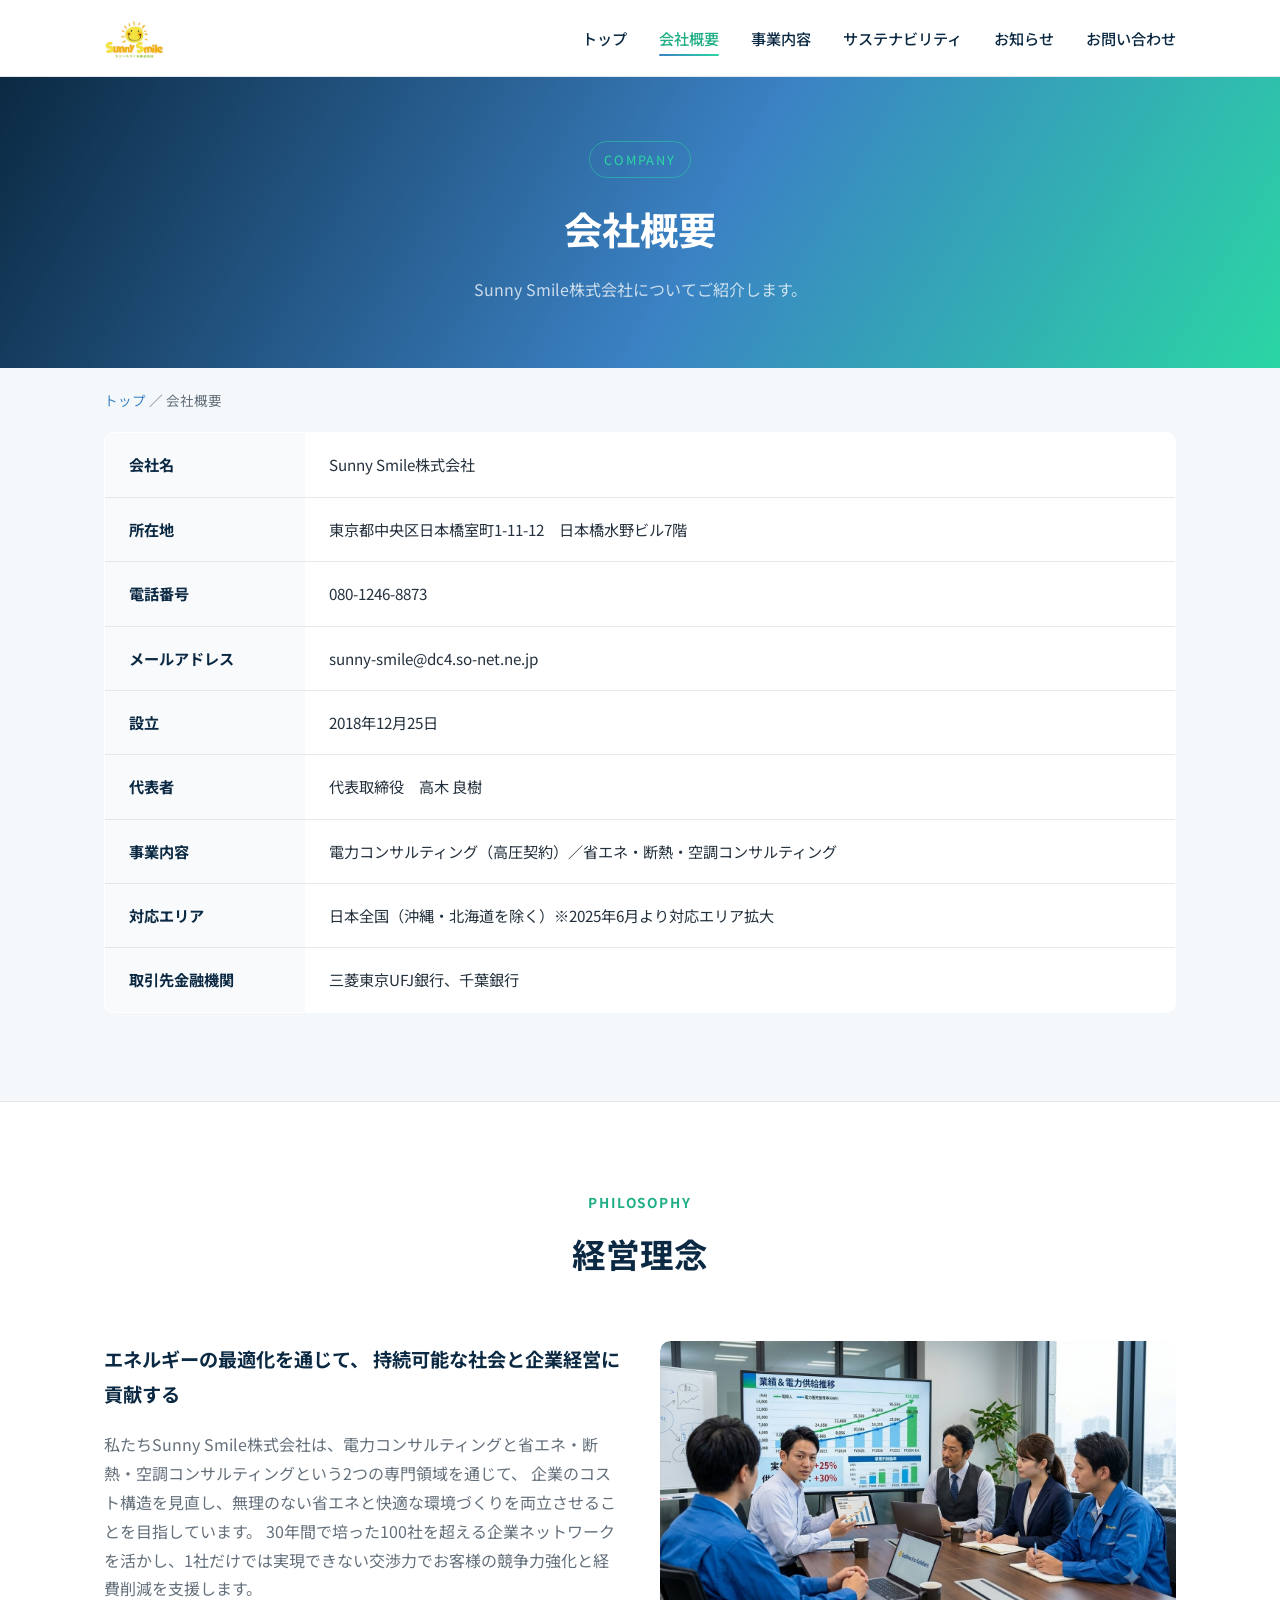
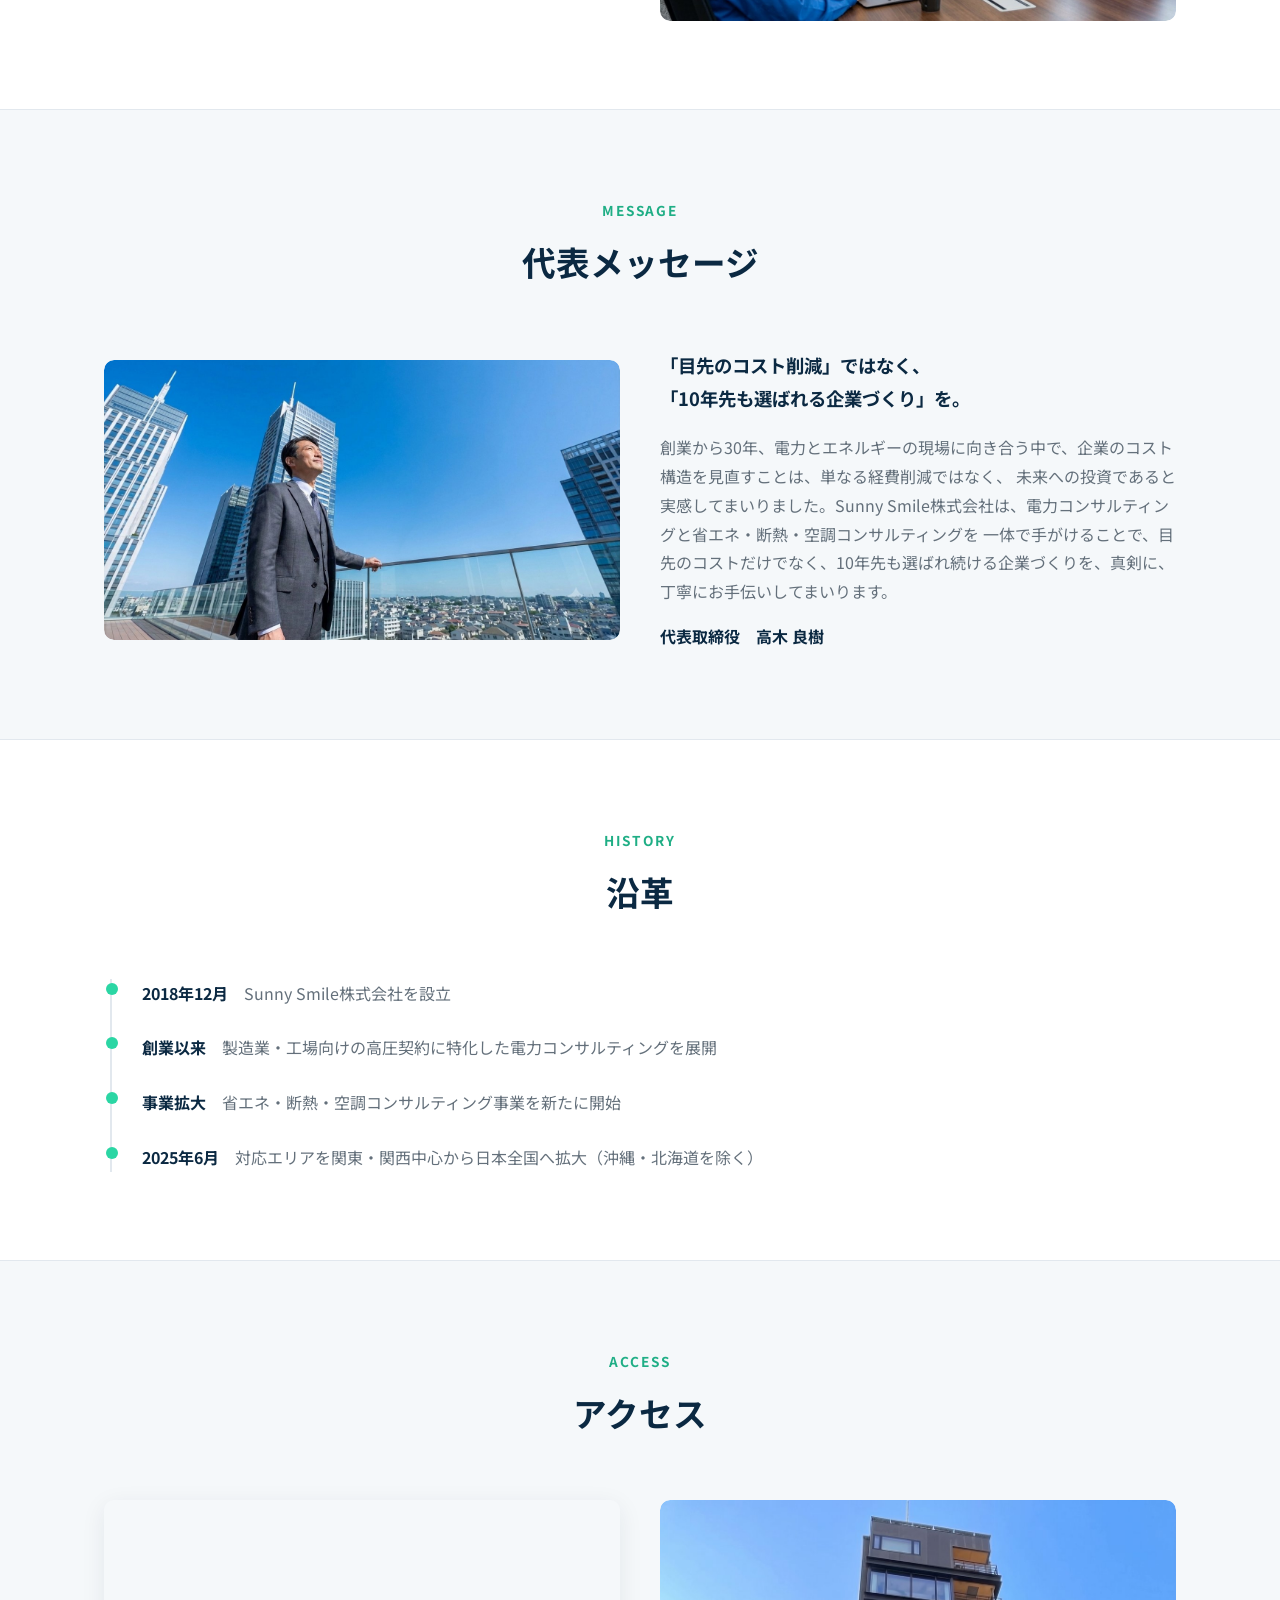
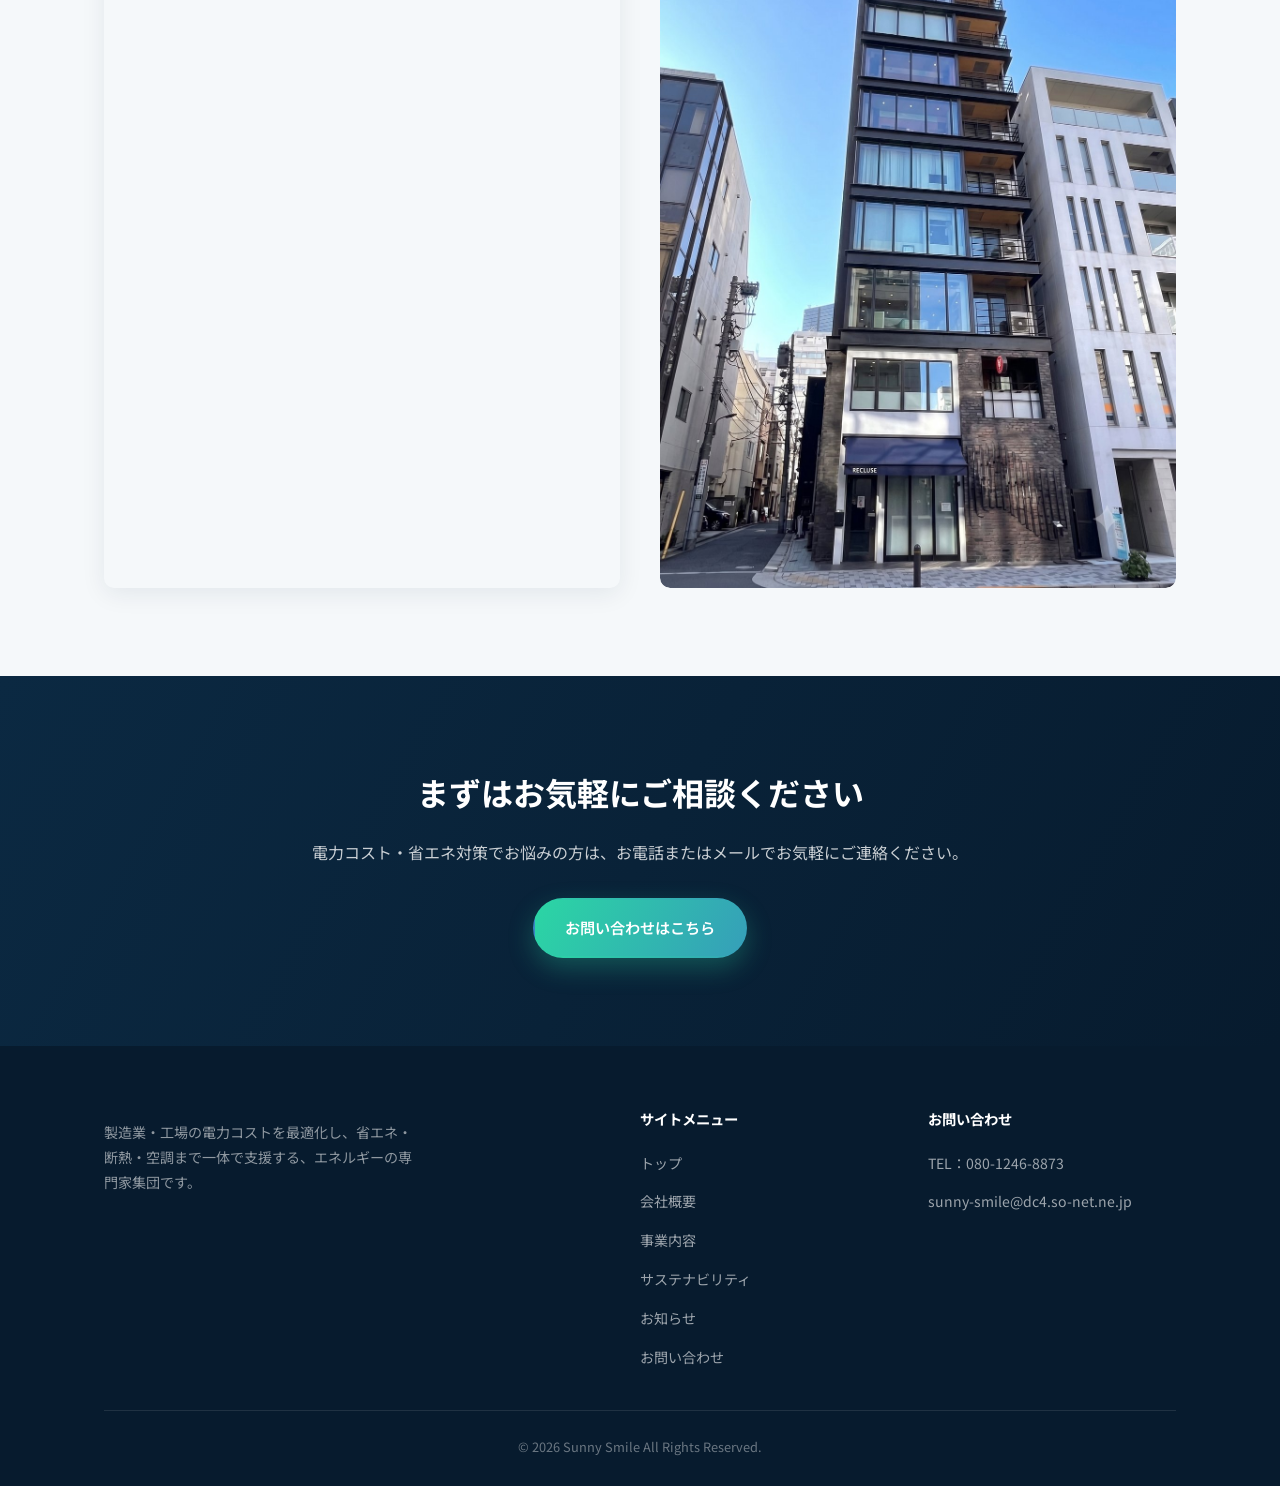
==== company.html @ 545b030e "Add files via upload" ====
<!-- Sunny Smile株式会社 サイト v2.2 / 2026-07-16: 写真1・2・3を実写真に差し替え。詳細は CHANGELOG.md を参照 -->
<!DOCTYPE html>
<html lang="ja">
<head>
<meta charset="UTF-8">
<meta name="viewport" content="width=device-width, initial-scale=1.0">
<title>会社概要 | Sunny Smile株式会社</title>
<meta name="description" content="Sunny Smile株式会社の会社概要・理念・沿革をご紹介します。30年の実績と100社超の企業ネットワークで、製造業・工場の電力コスト削減を支援します。">
<link rel="preconnect" href="https://fonts.googleapis.com">
<link href="https://fonts.googleapis.com/css2?family=Noto+Sans+JP:wght@400;500;700&display=swap" rel="stylesheet">
<link rel="stylesheet" href="css/style.css">
</head>
<body>

<header class="site-header">
  <div class="header-inner">
    <a href="index.html" class="logo">
      <img src="images/logo.png" alt="Sunny Smile株式会社" class="logo-img">
    </a>
    <nav class="main-nav">
      <ul>
        <li><a href="index.html">トップ</a></li>
        <li><a href="company.html">会社概要</a></li>
        <li><a href="service.html">事業内容</a></li>
        <li><a href="sustainability.html">サステナビリティ</a></li>
        <li><a href="news.html">お知らせ</a></li>
        <li><a href="contact.html">お問い合わせ</a></li>
      </ul>
    </nav>
    <button class="nav-toggle" aria-label="メニューを開く" aria-expanded="false"></button>
  </div>
</header>

<main>

  <section class="page-hero">
    <div class="container">
      <span class="hero-eyebrow">COMPANY</span>
      <h1>会社概要</h1>
      <p>Sunny Smile株式会社についてご紹介します。</p>
    </div>
  </section>

  <div class="container">
    <div class="breadcrumb">
      <a href="index.html">トップ</a> ／ 会社概要
    </div>
  </div>

  <section style="padding-top:0;">
    <div class="container">
      <table class="company-table">
        <tr>
          <th>会社名</th>
          <td>Sunny Smile株式会社</td>
        </tr>
        <tr>
          <th>所在地</th>
          <td>東京都中央区日本橋室町1-11-12　日本橋水野ビル7階</td>
        </tr>
        <tr>
          <th>電話番号</th>
          <td>080-1246-8873</td>
        </tr>
        <tr>
          <th>メールアドレス</th>
          <td>sunny-smile@dc4.so-net.ne.jp</td>
        </tr>
        <tr>
          <th>設立</th>
          <td>2018年12月25日</td>
        </tr>
        <tr>
          <th>代表者</th>
          <td>代表取締役　高木 良樹</td>
        </tr>
        <tr>
          <th>事業内容</th>
          <td>電力コンサルティング（高圧契約）／省エネ・断熱・空調コンサルティング</td>
        </tr>
        <tr>
          <th>対応エリア</th>
          <td>日本全国（沖縄・北海道を除く）※2025年6月より対応エリア拡大</td>
        </tr>
        <tr>
          <th>取引先金融機関</th>
          <td>三菱東京UFJ銀行、千葉銀行</td>
        </tr>
      </table>
    </div>
  </section>

  <section class="bg-alt">
    <div class="container">
      <div class="section-head">
        <span class="section-eyebrow">PHILOSOPHY</span>
        <h2>経営理念</h2>
      </div>
      <div class="philosophy-block reveal">
        <div>
          <h3 style="color:var(--color-navy); font-size:1.2rem; margin-top:0;">エネルギーの最適化を通じて、
持続可能な社会と企業経営に貢献する</h3>
          <p style="color:var(--color-text-light);">
            私たちSunny Smile株式会社は、電力コンサルティングと省エネ・断熱・空調コンサルティングという2つの専門領域を通じて、
            企業のコスト構造を見直し、無理のない省エネと快適な環境づくりを両立させることを目指しています。
            30年間で培った100社を超える企業ネットワークを活かし、1社だけでは実現できない交渉力でお客様の競争力強化と経費削減を支援します。
          </p>
        </div>
        <div class="philosophy-media has-photo">
          <img src="images/philosophy.jpg" alt="Sunny Smile株式会社 打ち合わせの様子">
        </div>
      </div>
    </div>
  </section>

  <section>
    <div class="container">
      <div class="section-head">
        <span class="section-eyebrow">MESSAGE</span>
        <h2>代表メッセージ</h2>
      </div>
      <div class="philosophy-block reveal">
        <div class="philosophy-media has-photo">
          <img src="images/representative.jpg" alt="Sunny Smile株式会社 代表取締役 高木 良樹">
        </div>
        <div>
          <h3 style="color:var(--color-navy); font-size:1.15rem; margin-top:0;">
            「目先のコスト削減」ではなく、<br>「10年先も選ばれる企業づくり」を。
          </h3>
          <p style="color:var(--color-text-light);">
            創業から30年、電力とエネルギーの現場に向き合う中で、企業のコスト構造を見直すことは、単なる経費削減ではなく、
            未来への投資であると実感してまいりました。Sunny Smile株式会社は、電力コンサルティングと省エネ・断熱・空調コンサルティングを
            一体で手がけることで、目先のコストだけでなく、10年先も選ばれ続ける企業づくりを、真剣に、丁寧にお手伝いしてまいります。
          </p>
          <p style="color:var(--color-navy); font-weight:700; margin-bottom:0;">代表取締役　高木 良樹</p>
        </div>
      </div>
    </div>
  </section>

  <section class="bg-alt">
    <div class="container">
      <div class="section-head">
        <span class="section-eyebrow">HISTORY</span>
        <h2>沿革</h2>
      </div>
      <div class="history-list reveal">
        <div class="history-item">
          <span class="date">2018年12月</span>
          <span class="desc">Sunny Smile株式会社を設立</span>
        </div>
        <div class="history-item">
          <span class="date">創業以来</span>
          <span class="desc">製造業・工場向けの高圧契約に特化した電力コンサルティングを展開</span>
        </div>
        <div class="history-item">
          <span class="date">事業拡大</span>
          <span class="desc">省エネ・断熱・空調コンサルティング事業を新たに開始</span>
        </div>
        <div class="history-item">
          <span class="date">2025年6月</span>
          <span class="desc">対応エリアを関東・関西中心から日本全国へ拡大（沖縄・北海道を除く）</span>
        </div>
      </div>
    </div>
  </section>

  <section>
    <div class="container">
      <div class="section-head">
        <span class="section-eyebrow">ACCESS</span>
        <h2>アクセス</h2>
      </div>
      <div class="access-block reveal">
        <div class="map-embed">
          <iframe
            src="https://www.google.com/maps?q=東京都中央区日本橋室町1-11-12 日本橋水野ビル7階&output=embed"
            width="100%" height="320" style="border:0; display:block;" loading="lazy"
            referrerpolicy="no-referrer-when-downgrade" title="Sunny Smile株式会社 所在地地図"></iframe>
        </div>
        <div class="img-placeholder has-photo">
          <img src="images/access.jpg" alt="Sunny Smile株式会社 オフィスが入るビル外観">
        </div>
      </div>
    </div>
  </section>

  <section class="cta">
    <div class="container">
      <h2>まずはお気軽にご相談ください</h2>
      <p>電力コスト・省エネ対策でお悩みの方は、お電話またはメールでお気軽にご連絡ください。</p>
      <a href="contact.html" class="btn btn-primary">お問い合わせはこちら</a>
    </div>
  </section>

</main>

<footer class="site-footer">
  <div class="container">
    <div class="footer-grid">
      <div class="footer-brand">
        <p>製造業・工場の電力コストを最適化し、省エネ・断熱・空調まで一体で支援する、エネルギーの専門家集団です。</p>
      </div>
      <div class="footer-col">
        <h4>サイトメニュー</h4>
        <ul>
          <li><a href="index.html">トップ</a></li>
          <li><a href="company.html">会社概要</a></li>
          <li><a href="service.html">事業内容</a></li>
          <li><a href="sustainability.html">サステナビリティ</a></li>
          <li><a href="news.html">お知らせ</a></li>
          <li><a href="contact.html">お問い合わせ</a></li>
        </ul>
      </div>
      <div class="footer-col">
        <h4>お問い合わせ</h4>
        <ul>
          <li><a href="tel:08012468873">TEL：080-1246-8873</a></li>
          <li><a href="mailto:sunny-smile@dc4.so-net.ne.jp">sunny-smile@dc4.so-net.ne.jp</a></li>
        </ul>
      </div>
    </div>
    <div class="footer-bottom">
      &copy; <span id="year"></span> Sunny Smile All Rights Reserved.
    </div>
  </div>
</footer>

<script src="js/script.js"></script>
<script>document.getElementById("year").textContent = new Date().getFullYear();</script>
</body>
</html>
---- css/style.css ----
/* ==========================================================
   会社ホームページ 共通スタイルシート
   ※ 配色やフォントはこのファイル冒頭の変数で一括変更できます
   ========================================================== */

:root {
  --color-navy: #0b2942;
  --color-navy-dark: #071b2e;
  --color-accent: #2bd6a4;      /* 省エネ・グリーンをイメージした差し色 */
  --color-accent-dark: #1fae85;
  --color-blue: #3b82c4;        /* 電力をイメージした差し色 */
  --color-bg: #f5f8fa;
  --color-card: #ffffff;
  --color-text: #24313d;
  --color-text-light: #64707b;
  --color-border: #e2e8ee;
  --font-base: "Noto Sans JP", "Hiragino Sans", "Yu Gothic", sans-serif;
  --max-width: 1120px;
  --radius: 10px;
  --shadow: 0 6px 24px rgba(11, 41, 66, 0.08);
}

* {
  box-sizing: border-box;
}

html {
  scroll-behavior: smooth;
}

body {
  margin: 0;
  font-family: var(--font-base);
  color: var(--color-text);
  background: var(--color-bg);
  line-height: 1.8;
  font-size: 16px;
  -webkit-font-smoothing: antialiased;
}

a {
  color: inherit;
  text-decoration: none;
}

img {
  max-width: 100%;
  display: block;
}

ul {
  list-style: none;
  margin: 0;
  padding: 0;
}

.container {
  max-width: var(--max-width);
  margin: 0 auto;
  padding: 0 24px;
}

/* ---------- ヘッダー ---------- */
.site-header {
  position: sticky;
  top: 0;
  z-index: 100;
  background: rgba(255, 255, 255, 0.96);
  backdrop-filter: blur(6px);
  border-bottom: 1px solid var(--color-border);
}

.header-inner {
  max-width: var(--max-width);
  margin: 0 auto;
  padding: 14px 24px;
  display: flex;
  align-items: center;
  justify-content: space-between;
}

.logo {
  display: flex;
  align-items: center;
  gap: 10px;
  font-weight: 700;
  font-size: 1.25rem;
  color: var(--color-navy);
}

.logo-img {
  height: 48px;
  width: auto;
}

.footer-brand .logo-img {
  height: 56px;
}

/* ロゴ画像を入れる場合はこの中に <img> を追加し、
   下の .logo-mark (SVGプレースホルダー) は削除してください */
.logo-mark {
  width: 38px;
  height: 38px;
  border-radius: 8px;
  background: linear-gradient(135deg, var(--color-blue), var(--color-accent));
  display: flex;
  align-items: center;
  justify-content: center;
  color: #fff;
  font-size: 1rem;
  flex-shrink: 0;
}

.logo-text .en {
  display: block;
  font-size: 0.65rem;
  font-weight: 400;
  letter-spacing: 0.12em;
  color: var(--color-text-light);
}

.main-nav ul {
  display: flex;
  gap: 32px;
}

.main-nav a {
  font-size: 0.95rem;
  font-weight: 500;
  color: var(--color-navy);
  position: relative;
  padding: 4px 0;
}

.main-nav a.is-active,
.main-nav a:hover {
  color: var(--color-accent-dark);
}

.nav-toggle {
  display: none;
  background: none;
  border: none;
  cursor: pointer;
  padding: 8px;
}

.nav-toggle span,
.nav-toggle::before,
.nav-toggle::after {
  content: "";
  display: block;
  width: 24px;
  height: 2px;
  background: var(--color-navy);
  margin: 5px 0;
  transition: 0.2s;
}

/* ---------- ヒーロー ---------- */
.hero {
  position: relative;
  background: linear-gradient(120deg, var(--color-navy) 0%, var(--color-blue) 55%, var(--color-accent) 100%);
  color: #fff;
  overflow: hidden;
}

.hero-inner {
  max-width: var(--max-width);
  margin: 0 auto;
  padding: 38px 24px 120px;
  position: relative;
  z-index: 2;
}

.hero-grid {
  max-width: 1440px;
  display: grid;
  grid-template-columns: 1fr 1.5fr;
  gap: 48px;
  align-items: flex-start;
  padding-top: 38px;
  padding-bottom: 72px;
}

.hero-media img {
  width: 100%;
  display: block;
  border-radius: var(--radius);
  box-shadow: 0 24px 60px rgba(0, 0, 0, 0.4);
}

.hero-eyebrow {
  display: inline-block;
  font-size: 0.8rem;
  letter-spacing: 0.15em;
  color: var(--color-accent);
  border: 1px solid rgba(43, 214, 164, 0.5);
  padding: 6px 14px;
  border-radius: 999px;
  margin-bottom: 24px;
}

.hero h1 {
  font-size: clamp(1.6rem, 5vw, 2.6rem);
  line-height: 1.4;
  margin: 0 0 20px;
  font-weight: 700;
  white-space: nowrap;
}

/* 2カラムに切り替わる幅では、実際に使える横幅に合わせて上限を調整 */
@media (min-width: 1001px) {
  .hero h1 {
    font-size: clamp(1.8rem, 2.9vw, 2.7rem);
  }
}

.hero p {
  font-size: 1.05rem;
  color: rgba(255, 255, 255, 0.8);
  max-width: 560px;
  margin: 0 0 36px;
}

.hero-visual {
  position: absolute;
  right: -60px;
  top: 0;
  bottom: 0;
  width: 46%;
  background:
    radial-gradient(circle at 30% 30%, rgba(43, 214, 164, 0.35), transparent 60%),
    radial-gradient(circle at 70% 70%, rgba(59, 130, 196, 0.35), transparent 60%);
  z-index: 1;
}

.btn {
  display: inline-flex;
  align-items: center;
  gap: 8px;
  padding: 14px 30px;
  border-radius: 999px;
  font-weight: 600;
  font-size: 0.95rem;
  transition: transform 0.15s ease, box-shadow 0.15s ease;
  border: 2px solid transparent;
}

.btn-primary {
  background: linear-gradient(120deg, var(--color-accent), var(--color-blue));
  color: #fff;
  box-shadow: 0 10px 26px rgba(43, 214, 164, 0.28);
}

.btn-primary:hover {
  transform: translateY(-2px);
  box-shadow: 0 14px 30px rgba(43, 214, 164, 0.38);
}

.btn-outline {
  border-color: rgba(255, 255, 255, 0.5);
  color: #fff;
}

.btn-outline:hover {
  border-color: #fff;
  background: rgba(255, 255, 255, 0.08);
}

.btn-outline.dark {
  border-color: var(--color-navy);
  color: var(--color-navy);
}

.btn-outline.dark:hover {
  background: var(--color-navy);
  color: #fff;
}

.btn-group {
  display: flex;
  gap: 16px;
  flex-wrap: wrap;
}

/* ---------- セクション共通 ---------- */
section {
  padding: 88px 0;
}

.section-head {
  text-align: center;
  max-width: 640px;
  margin: 0 auto 56px;
}

.section-eyebrow {
  color: var(--color-accent-dark);
  font-weight: 700;
  font-size: 0.85rem;
  letter-spacing: 0.14em;
  margin-bottom: 10px;
  display: block;
}

.section-head h2 {
  font-size: clamp(1.5rem, 3vw, 2.1rem);
  color: var(--color-navy);
  margin: 0 0 14px;
}

.section-head p {
  color: var(--color-text-light);
  margin: 0;
}

.bg-alt {
  background: #fff;
  border-top: 1px solid var(--color-border);
  border-bottom: 1px solid var(--color-border);
}

/* ---------- 強みグリッド ---------- */
.strengths-grid {
  display: grid;
  grid-template-columns: repeat(3, 1fr);
  gap: 28px;
}

.strength-card {
  background: var(--color-card);
  border: 1px solid var(--color-border);
  border-radius: var(--radius);
  padding: 34px 26px;
  box-shadow: var(--shadow);
}

.strength-icon {
  width: 52px;
  height: 52px;
  border-radius: 12px;
  background: linear-gradient(135deg, var(--color-blue), var(--color-accent));
  color: #fff;
  display: flex;
  align-items: center;
  justify-content: center;
  font-size: 1.4rem;
  margin-bottom: 18px;
}

.strength-card h3 {
  margin: 0 0 10px;
  font-size: 1.1rem;
  color: var(--color-navy);
}

.strength-card p {
  margin: 0;
  color: var(--color-text-light);
  font-size: 0.94rem;
}

/* ---------- サービスカード ---------- */
.service-grid {
  display: grid;
  grid-template-columns: repeat(2, 1fr);
  gap: 28px;
}

.service-card {
  background: var(--color-card);
  border-radius: var(--radius);
  overflow: hidden;
  border: 1px solid var(--color-border);
  box-shadow: var(--shadow);
  display: flex;
  flex-direction: column;
}

.service-card-media {
  height: 160px;
  display: flex;
  align-items: center;
  justify-content: center;
  color: #fff;
  font-size: 2.2rem;
}

.service-card-media.power {
  background: linear-gradient(135deg, var(--color-blue), var(--color-navy));
}

.service-card-media.energy {
  background: linear-gradient(135deg, var(--color-accent), var(--color-accent-dark));
}

.service-card-body {
  padding: 28px 26px 30px;
  flex: 1;
  display: flex;
  flex-direction: column;
}

.service-card-body .tag {
  font-size: 0.75rem;
  font-weight: 700;
  letter-spacing: 0.08em;
  color: var(--color-accent-dark);
  margin-bottom: 10px;
}

.service-card-body h3 {
  margin: 0 0 12px;
  font-size: 1.2rem;
  color: var(--color-navy);
}

.service-card-body p {
  color: var(--color-text-light);
  font-size: 0.94rem;
  margin: 0 0 18px;
}

.service-card-body ul {
  margin: 0 0 22px;
  display: grid;
  gap: 8px;
}

.service-card-body ul li {
  font-size: 0.9rem;
  color: var(--color-text);
  padding-left: 22px;
  position: relative;
}

.service-card-body ul li::before {
  content: "✓";
  position: absolute;
  left: 0;
  color: var(--color-accent-dark);
  font-weight: 700;
}

.card-link {
  margin-top: auto;
  font-weight: 600;
  color: var(--color-blue);
  font-size: 0.92rem;
}

.card-link::after {
  content: " →";
}

/* ---------- フロー ---------- */
.flow-list {
  display: grid;
  grid-template-columns: repeat(4, 1fr);
  gap: 20px;
  counter-reset: flow;
}

.flow-item {
  background: var(--color-card);
  border: 1px solid var(--color-border);
  border-radius: var(--radius);
  padding: 26px 20px;
  position: relative;
}

.flow-item::before {
  counter-increment: flow;
  content: counter(flow);
  display: inline-flex;
  align-items: center;
  justify-content: center;
  width: 34px;
  height: 34px;
  border-radius: 50%;
  background: var(--color-navy);
  color: #fff;
  font-weight: 700;
  margin-bottom: 14px;
}

.flow-item h4 {
  margin: 0 0 8px;
  color: var(--color-navy);
  font-size: 1rem;
}

.flow-item p {
  margin: 0;
  font-size: 0.88rem;
  color: var(--color-text-light);
}

/* ---------- 実績スタッツ ---------- */
.stats-grid {
  display: grid;
  grid-template-columns: repeat(4, 1fr);
  gap: 24px;
  text-align: center;
}

.stat-item {
  background: var(--color-card);
  border: 1px solid var(--color-border);
  border-radius: var(--radius);
  padding: 30px 16px;
}

.stat-item .num {
  display: block;
  font-size: 2.7rem;
  font-weight: 700;
  color: var(--color-navy);
  line-height: 1.3;
}

.stat-item .num span {
  font-size: 1.35rem;
  font-weight: 700;
}

.stat-item .label {
  display: block;
  margin-top: 6px;
  font-size: 0.85rem;
  color: var(--color-navy);
}

/* ---------- CTA ---------- */
.cta {
  background: linear-gradient(120deg, var(--color-navy), var(--color-navy-dark));
  color: #fff;
  text-align: center;
}

.cta h2 {
  font-size: clamp(1.4rem, 3vw, 2rem);
  margin: 0 0 16px;
}

.cta p {
  color: rgba(255, 255, 255, 0.78);
  margin: 0 0 32px;
}

/* ---------- 会社概要テーブル ---------- */
.company-table {
  width: 100%;
  border-collapse: collapse;
  background: var(--color-card);
  border: 1px solid var(--color-border);
  border-radius: var(--radius);
  overflow: hidden;
}

.company-table th,
.company-table td {
  text-align: left;
  padding: 18px 24px;
  border-bottom: 1px solid var(--color-border);
  font-size: 0.95rem;
}

.company-table tr:last-child th,
.company-table tr:last-child td {
  border-bottom: none;
}

.company-table th {
  width: 200px;
  color: var(--color-navy);
  font-weight: 700;
  background: #f8fafc;
}

.philosophy-block {
  display: grid;
  grid-template-columns: 1fr 1fr;
  gap: 40px;
  align-items: center;
}

.philosophy-media {
  position: relative;
  height: 280px;
  border-radius: var(--radius);
  background: linear-gradient(135deg, rgba(59, 130, 196, 0.18), rgba(43, 214, 164, 0.18));
  border: 1px dashed var(--color-border);
  display: flex;
  align-items: center;
  justify-content: center;
  color: var(--color-text-light);
  font-size: 0.9rem;
  text-align: center;
  padding: 20px;
}

/* ---------- 写真プレースホルダーの番号バッジ ---------- */
.ph-number {
  position: absolute;
  top: 14px;
  left: 14px;
  width: 36px;
  height: 36px;
  border-radius: 50%;
  background: var(--color-navy);
  color: #fff;
  font-weight: 700;
  font-size: 1.05rem;
  display: flex;
  align-items: center;
  justify-content: center;
  box-shadow: 0 4px 10px rgba(11, 41, 66, 0.3);
  z-index: 1;
}

.ph-label {
  display: block;
  font-weight: 700;
  color: var(--color-navy);
  font-size: 0.95rem;
  margin-bottom: 6px;
}

/* ---------- 実写真が入った状態のプレースホルダー枠 ---------- */
.philosophy-media.has-photo,
.img-placeholder.has-photo {
  background: none;
  border: none;
  padding: 0;
  overflow: hidden;
}

.philosophy-media.has-photo img,
.img-placeholder.has-photo img {
  width: 100%;
  height: 100%;
  object-fit: cover;
  border-radius: var(--radius);
  display: block;
}

.ph-icon {
  display: block;
  font-size: 1.7rem;
  margin-bottom: 10px;
}

/* ---------- 画像プレースホルダー（共通） ---------- */
.img-placeholder {
  position: relative;
  display: flex;
  align-items: center;
  justify-content: center;
  text-align: center;
  font-size: 0.88rem;
  line-height: 1.7;
  padding: 24px;
  width: 100%;
  height: 100%;
  min-height: 280px;
  border-radius: var(--radius);
}

.img-placeholder.on-light {
  background: linear-gradient(135deg, rgba(59, 130, 196, 0.14), rgba(43, 214, 164, 0.14));
  border: 1px dashed var(--color-border);
  color: var(--color-text-light);
}

.img-placeholder.on-dark {
  background: rgba(255, 255, 255, 0.06);
  border: 1px dashed rgba(255, 255, 255, 0.4);
  color: rgba(255, 255, 255, 0.8);
  min-height: 420px;
}

/* ---------- アクセスマップ ---------- */
.map-embed {
  border-radius: var(--radius);
  overflow: hidden;
  box-shadow: var(--shadow);
  line-height: 0;
}

.access-block {
  display: grid;
  grid-template-columns: 1fr 1fr;
  gap: 40px;
  align-items: stretch;
}

/* ---------- 他社比較テーブル ---------- */
.compare-table th,
.compare-table td {
  width: auto;
  text-align: center;
}

.compare-table th:first-child,
.compare-table td:first-child {
  text-align: left;
  width: 180px;
  color: var(--color-navy);
  font-weight: 700;
}

.compare-table th.highlight,
.compare-table td.highlight {
  background: rgba(43, 214, 164, 0.08);
  color: var(--color-navy);
  font-weight: 700;
}

/* ---------- FAQ ---------- */
.faq-list {
  display: grid;
  gap: 14px;
  max-width: 780px;
  margin: 0 auto;
}

.faq-item {
  background: var(--color-card);
  border: 1px solid var(--color-border);
  border-radius: var(--radius);
  padding: 20px 24px;
  cursor: pointer;
}

.faq-item summary {
  font-weight: 700;
  color: var(--color-navy);
  list-style: none;
}

.faq-item summary::-webkit-details-marker {
  display: none;
}

.faq-item summary::after {
  content: "+";
  float: right;
  color: var(--color-accent-dark);
  font-weight: 700;
}

.faq-item[open] summary::after {
  content: "－";
}

.faq-item p {
  margin: 14px 0 0;
  color: var(--color-text-light);
  font-size: 0.92rem;
}

.history-list {
  border-left: 2px solid var(--color-border);
  margin-left: 6px;
  padding-left: 30px;
  display: grid;
  gap: 26px;
}

.history-item {
  position: relative;
}

.history-item::before {
  content: "";
  position: absolute;
  left: -36px;
  top: 4px;
  width: 12px;
  height: 12px;
  border-radius: 50%;
  background: var(--color-accent);
}

.history-item .date {
  font-weight: 700;
  color: var(--color-navy);
  margin-right: 12px;
}

.history-item .desc {
  color: var(--color-text-light);
}

/* ---------- サービス詳細 ---------- */
.service-detail {
  display: grid;
  grid-template-columns: 1fr 1fr;
  gap: 48px;
  align-items: flex-start;
  padding: 60px 0;
}

.service-detail:not(:last-child) {
  border-bottom: 1px solid var(--color-border);
}

.service-detail-media {
  height: 320px;
  border-radius: var(--radius);
  display: flex;
  align-items: center;
  justify-content: center;
  color: #fff;
  font-size: 2.6rem;
  overflow: hidden;
  box-shadow: var(--shadow);
}

.service-detail-media.power {
  background: linear-gradient(135deg, var(--color-blue), var(--color-navy));
}

.service-detail-media.energy {
  background: linear-gradient(135deg, var(--color-accent), var(--color-accent-dark));
}

.service-detail-media img {
  width: 100%;
  height: 100%;
  object-fit: cover;
}

.hero-showcase img {
  width: 100%;
  border-radius: var(--radius);
  box-shadow: var(--shadow);
  display: block;
}

.contact-photo {
  border-radius: var(--radius);
  overflow: hidden;
  box-shadow: var(--shadow);
  min-height: 320px;
}

.contact-photo img {
  width: 100%;
  height: 100%;
  object-fit: cover;
}

.service-detail h2 {
  color: var(--color-navy);
  font-size: 1.5rem;
  margin: 10px 0 18px;
}

.service-detail .lead {
  color: var(--color-text-light);
  margin-bottom: 24px;
}

.check-list {
  display: grid;
  gap: 14px;
}

.check-list li {
  padding-left: 30px;
  position: relative;
  font-size: 0.95rem;
}

.check-list li::before {
  content: "✓";
  position: absolute;
  left: 0;
  top: 0;
  width: 20px;
  height: 20px;
  border-radius: 50%;
  background: var(--color-accent);
  color: #fff;
  font-size: 0.7rem;
  display: flex;
  align-items: center;
  justify-content: center;
}

/* ---------- お問い合わせ ---------- */
.contact-wrap {
  display: grid;
  grid-template-columns: 1fr 1.3fr;
  gap: 48px;
}

.contact-wrap-single {
  display: block;
  max-width: 520px;
  margin: 0 auto;
}

.contact-info-card {
  background: var(--color-navy);
  color: #fff;
  border-radius: var(--radius);
  padding: 36px 30px;
}

.contact-info-card h3 {
  margin: 0 0 20px;
  font-size: 1.15rem;
}

.contact-info-list {
  display: grid;
  gap: 20px;
  margin-bottom: 28px;
}

.contact-info-list li {
  font-size: 0.92rem;
  color: rgba(255, 255, 255, 0.85);
}

.contact-info-list .label {
  display: block;
  font-size: 0.75rem;
  letter-spacing: 0.08em;
  color: var(--color-accent);
  margin-bottom: 4px;
}

.form-card {
  background: var(--color-card);
  border: 1px solid var(--color-border);
  border-radius: var(--radius);
  padding: 36px 34px;
  box-shadow: var(--shadow);
}

.form-row {
  margin-bottom: 22px;
}

.form-row label {
  display: block;
  font-weight: 600;
  font-size: 0.9rem;
  margin-bottom: 8px;
  color: var(--color-navy);
}

.form-row .required {
  color: #e0554f;
  font-size: 0.75rem;
  margin-left: 6px;
}

.form-row input,
.form-row select,
.form-row textarea {
  width: 100%;
  padding: 12px 14px;
  border: 1px solid var(--color-border);
  border-radius: 6px;
  font-family: var(--font-base);
  font-size: 0.95rem;
  background: #fafcfd;
}

.form-row textarea {
  min-height: 140px;
  resize: vertical;
}

.form-row input:focus,
.form-row select:focus,
.form-row textarea:focus {
  outline: none;
  border-color: var(--color-blue);
  background: #fff;
}

.form-note {
  font-size: 0.82rem;
  color: var(--color-text-light);
  margin-top: -8px;
  margin-bottom: 22px;
}

/* ---------- フッター ---------- */
.site-footer {
  background: var(--color-navy-dark);
  color: rgba(255, 255, 255, 0.7);
  padding: 60px 0 28px;
}

.footer-grid {
  display: grid;
  grid-template-columns: 2fr 1fr 1fr;
  gap: 40px;
  padding-bottom: 40px;
  border-bottom: 1px solid rgba(255, 255, 255, 0.1);
}

.footer-brand .logo {
  color: #fff;
  margin-bottom: 14px;
}

.footer-brand p {
  font-size: 0.88rem;
  max-width: 320px;
  color: rgba(255, 255, 255, 0.55);
}

.footer-col h4 {
  color: #fff;
  font-size: 0.9rem;
  margin: 0 0 16px;
}

.footer-col ul {
  display: grid;
  gap: 10px;
}

.footer-col a {
  font-size: 0.88rem;
  color: rgba(255, 255, 255, 0.6);
}

.footer-col a:hover {
  color: var(--color-accent);
}

.footer-bottom {
  padding-top: 24px;
  text-align: center;
  font-size: 0.8rem;
  color: rgba(255, 255, 255, 0.4);
}

/* ---------- パンくず ---------- */
.breadcrumb {
  padding: 20px 0;
  font-size: 0.85rem;
  color: var(--color-text-light);
}

.breadcrumb a {
  color: var(--color-blue);
}

.page-hero {
  background: linear-gradient(120deg, var(--color-navy) 0%, var(--color-blue) 55%, var(--color-accent) 100%);
  color: #fff;
  padding: 64px 0;
  text-align: center;
}

.page-hero .hero-eyebrow {
  margin-bottom: 16px;
}

.page-hero h1 {
  font-size: clamp(1.7rem, 3.4vw, 2.4rem);
  margin: 0 0 12px;
}

.page-hero p {
  color: rgba(255, 255, 255, 0.75);
  margin: 0;
}

/* ==========================================================
   先進的・おしゃれな印象づくりのための追加装飾（v2.0）
   ========================================================== */

/* ---------- ヒーロー背景装飾（ドットグリッド＋グロー） ---------- */
.hero::before {
  content: "";
  position: absolute;
  inset: 0;
  background-image: radial-gradient(rgba(255, 255, 255, 0.14) 1.5px, transparent 1.5px);
  background-size: 26px 26px;
  mask-image: radial-gradient(ellipse 80% 60% at 30% 20%, #000 40%, transparent 90%);
  -webkit-mask-image: radial-gradient(ellipse 80% 60% at 30% 20%, #000 40%, transparent 90%);
  pointer-events: none;
  z-index: 0;
}

.hero::after {
  content: "";
  position: absolute;
  top: -20%;
  right: -10%;
  width: 55%;
  height: 140%;
  background: radial-gradient(circle, rgba(43, 214, 164, 0.28), transparent 65%);
  filter: blur(10px);
  pointer-events: none;
  z-index: 0;
}

.hero-inner {
  z-index: 2;
}

/* セクション同士の境目に、ゆるい波型の切れ目を入れる */
.hero-wave {
  display: block;
  width: 100%;
  height: 48px;
  margin-top: -1px;
  line-height: 0;
}

/* ---------- ナビゲーションの下線アニメーション ---------- */
.main-nav a {
  padding-bottom: 6px;
}

.main-nav a::after {
  content: "";
  position: absolute;
  left: 0;
  right: 100%;
  bottom: -1px;
  height: 2px;
  background: linear-gradient(90deg, var(--color-blue), var(--color-accent));
  border-radius: 2px;
  transition: right 0.25s ease;
}

.main-nav a:hover::after,
.main-nav a.is-active::after {
  right: 0;
}

/* ---------- カード類のホバー演出 ---------- */
.strength-card,
.service-card,
.flow-item,
.stat-item,
.faq-item,
.news-card {
  transition: transform 0.25s ease, box-shadow 0.25s ease, border-color 0.25s ease;
}

.strength-card:hover,
.service-card:hover,
.flow-item:hover,
.stat-item:hover,
.news-card:hover {
  transform: translateY(-6px);
  box-shadow: 0 20px 40px rgba(11, 41, 66, 0.14);
  border-color: rgba(43, 214, 164, 0.4);
}

.btn {
  transition: transform 0.2s ease, box-shadow 0.2s ease, background-position 0.4s ease;
}

.btn-primary {
  background-size: 160% 100%;
  background-position: 0% 0%;
}

.btn-primary:hover {
  background-position: 100% 0%;
  transform: translateY(-3px);
}

/* ---------- スクロールリビール（JSでis-visibleを付与） ---------- */
.reveal {
  opacity: 0;
  transform: translateY(28px);
  transition: opacity 0.7s ease, transform 0.7s ease;
}

.reveal.is-visible {
  opacity: 1;
  transform: translateY(0);
}

.reveal-stagger.is-visible > * {
  animation: reveal-fade-up 0.6s ease both;
}

.reveal-stagger.is-visible > *:nth-child(1) { animation-delay: 0.05s; }
.reveal-stagger.is-visible > *:nth-child(2) { animation-delay: 0.15s; }
.reveal-stagger.is-visible > *:nth-child(3) { animation-delay: 0.25s; }
.reveal-stagger.is-visible > *:nth-child(4) { animation-delay: 0.35s; }

@keyframes reveal-fade-up {
  from { opacity: 0; transform: translateY(24px); }
  to { opacity: 1; transform: translateY(0); }
}

@media (prefers-reduced-motion: reduce) {
  .reveal,
  .reveal-stagger > * {
    opacity: 1 !important;
    transform: none !important;
    animation: none !important;
    transition: none !important;
  }
}

/* ---------- SDGs アイコングリッド（sustainability.html） ---------- */
.sdg-grid {
  display: grid;
  grid-template-columns: repeat(4, 1fr);
  gap: 20px;
}

.sdg-item {
  background: var(--color-card);
  border: 1px solid var(--color-border);
  border-radius: var(--radius);
  padding: 24px 18px;
  text-align: center;
}

.sdg-item .sdg-icon {
  width: 48px;
  height: 48px;
  margin: 0 auto 14px;
  border-radius: 12px;
  background: linear-gradient(135deg, var(--color-blue), var(--color-accent));
  color: #fff;
  display: flex;
  align-items: center;
  justify-content: center;
  font-size: 1.3rem;
}

.sdg-item h3 {
  margin: 0 0 8px;
  font-size: 0.98rem;
  color: var(--color-navy);
}

.sdg-item p {
  margin: 0;
  font-size: 0.85rem;
  color: var(--color-text-light);
}

/* ---------- ニュース一覧（news.html） ---------- */
.news-list {
  display: grid;
  gap: 20px;
}

.news-card {
  display: grid;
  grid-template-columns: 140px 1fr;
  gap: 24px;
  align-items: center;
  background: var(--color-card);
  border: 1px solid var(--color-border);
  border-radius: var(--radius);
  padding: 24px 26px;
  box-shadow: var(--shadow);
}

.news-card .news-date {
  font-size: 0.85rem;
  color: var(--color-text-light);
  font-weight: 600;
}

.news-card .news-tag {
  display: inline-block;
  font-size: 0.72rem;
  font-weight: 700;
  letter-spacing: 0.06em;
  color: var(--color-accent-dark);
  background: rgba(43, 214, 164, 0.12);
  border-radius: 999px;
  padding: 3px 10px;
  margin-bottom: 8px;
}

.news-card h3 {
  margin: 0 0 6px;
  font-size: 1.05rem;
  color: var(--color-navy);
}

.news-card p {
  margin: 0;
  font-size: 0.9rem;
  color: var(--color-text-light);
}

.news-empty {
  background: var(--color-card);
  border: 1px dashed var(--color-border);
  border-radius: var(--radius);
  padding: 60px 24px;
  text-align: center;
  color: var(--color-text-light);
}

.news-empty .ph-icon {
  font-size: 2rem;
  display: block;
  margin-bottom: 14px;
}

/* ---------- レスポンシブ ---------- */
@media (max-width: 860px) {
  .strengths-grid {
    grid-template-columns: 1fr;
  }
  .stats-grid {
    grid-template-columns: repeat(2, 1fr);
  }
  .sdg-grid {
    grid-template-columns: repeat(2, 1fr);
  }
  .news-card {
    grid-template-columns: 1fr;
    gap: 8px;
  }
  .service-grid {
    grid-template-columns: 1fr;
  }
  .flow-list {
    grid-template-columns: repeat(2, 1fr);
  }
  .philosophy-block {
    grid-template-columns: 1fr;
  }
  .access-block {
    grid-template-columns: 1fr;
  }
  .compare-table th:first-child,
  .compare-table td:first-child {
    width: auto;
  }
  .service-detail {
    grid-template-columns: 1fr;
  }
  .service-detail-media {
    order: -1;
    height: 220px;
  }
  .contact-wrap {
    grid-template-columns: 1fr;
  }
  .footer-grid {
    grid-template-columns: 1fr;
  }
  .hero-visual {
    display: none;
  }
  .hero-grid {
    grid-template-columns: 1fr;
    gap: 32px;
  }
}

/* タブレット中間幅で見出しが詰まりすぎないよう、この範囲だけ1カラムに */
@media (max-width: 1000px) and (min-width: 861px) {
  .hero-grid {
    grid-template-columns: 1fr;
    gap: 32px;
  }
}

/* 極端に幅の狭い端末では改行を許可し、はみ出しを防ぐ */
@media (max-width: 400px) {
  .hero h1 {
    white-space: normal;
  }
}

@media (max-width: 640px) {
  .main-nav {
    position: fixed;
    top: 66px;
    left: 0;
    right: 0;
    background: #fff;
    border-bottom: 1px solid var(--color-border);
    max-height: 0;
    overflow: hidden;
    transition: max-height 0.25s ease;
  }
  .main-nav.is-open {
    max-height: 460px;
  }
  .main-nav ul {
    flex-direction: column;
    gap: 0;
    padding: 8px 24px 20px;
  }
  .main-nav a {
    display: block;
    padding: 12px 0;
    border-bottom: 1px solid var(--color-border);
  }
  .nav-toggle {
    display: block;
  }
  .flow-list {
    grid-template-columns: 1fr;
  }
  .stats-grid {
    grid-template-columns: 1fr;
  }
  .sdg-grid {
    grid-template-columns: 1fr;
  }
  section {
    padding: 60px 0;
  }
  .hero-inner {
    padding: 38px 24px 90px;
  }
  .company-table th {
    width: 130px;
    font-size: 0.85rem;
  }
  .company-table th,
  .company-table td {
    padding: 14px 16px;
  }
}
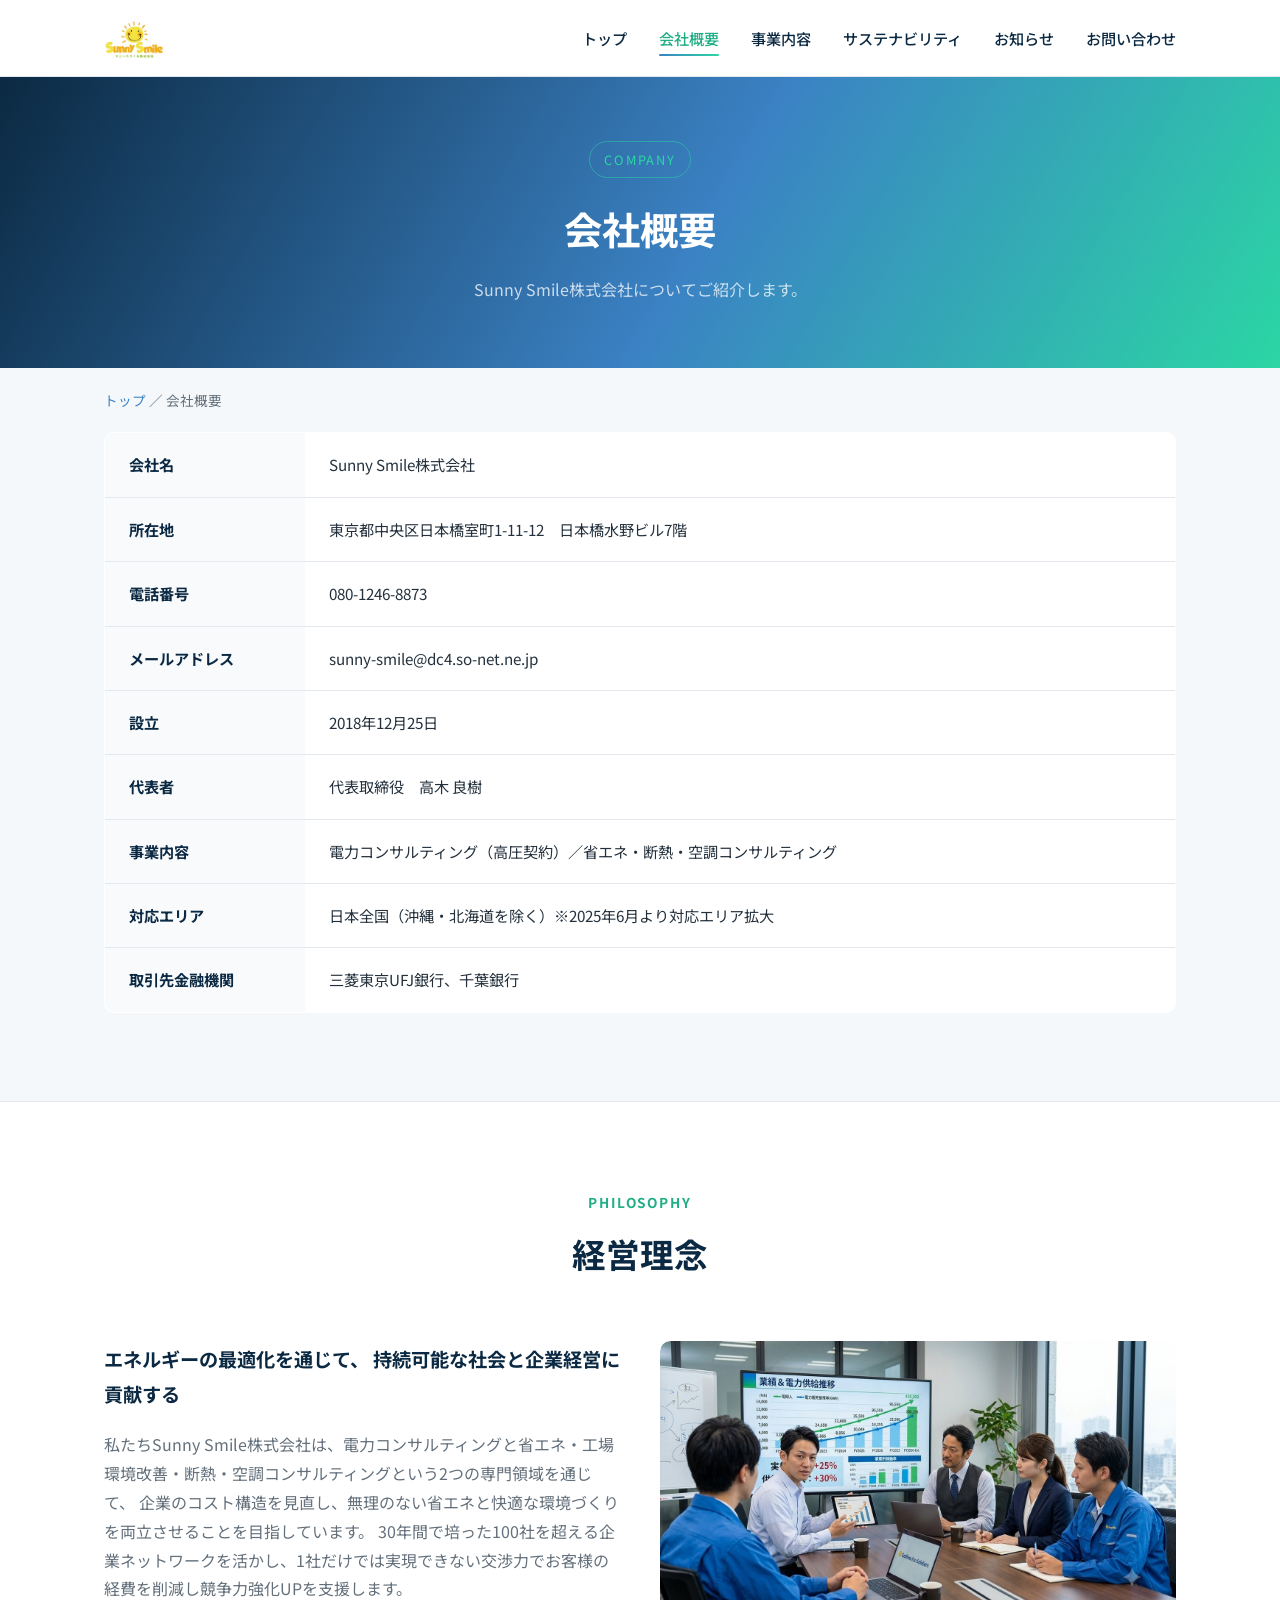
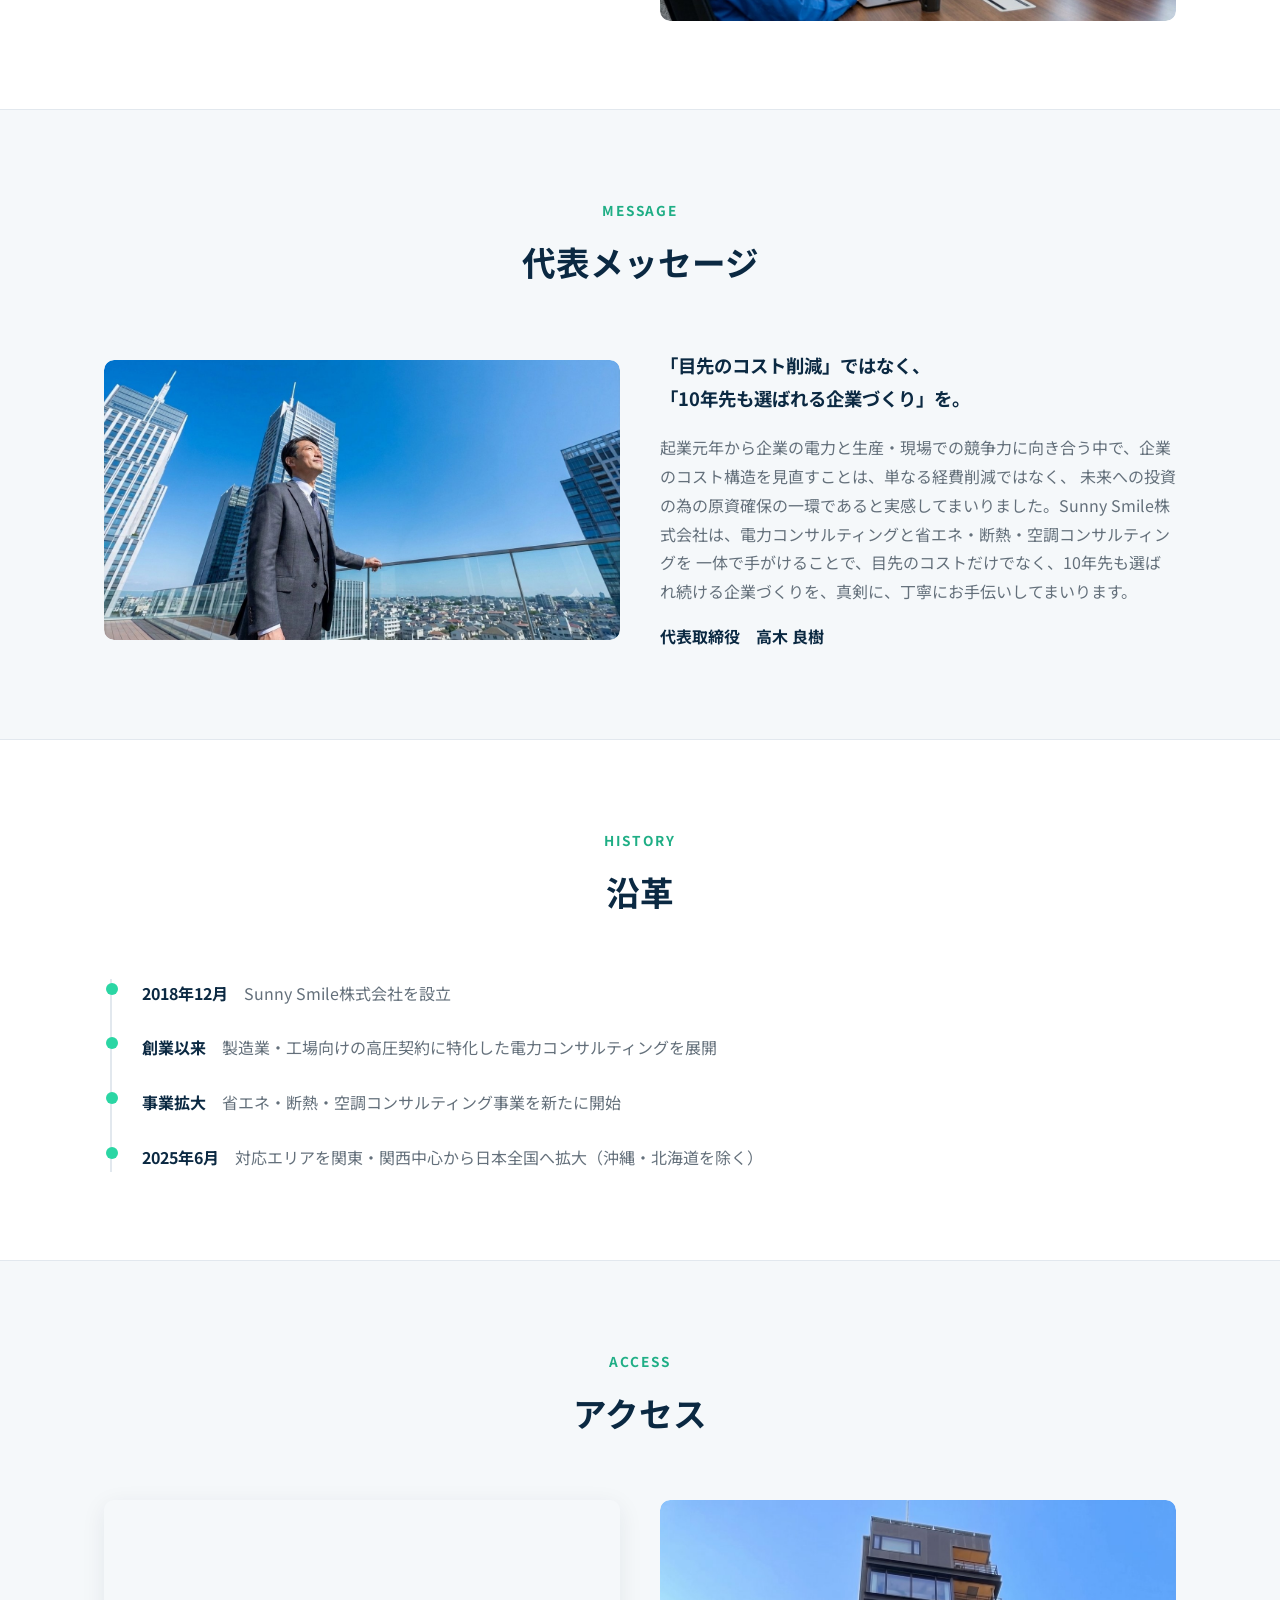
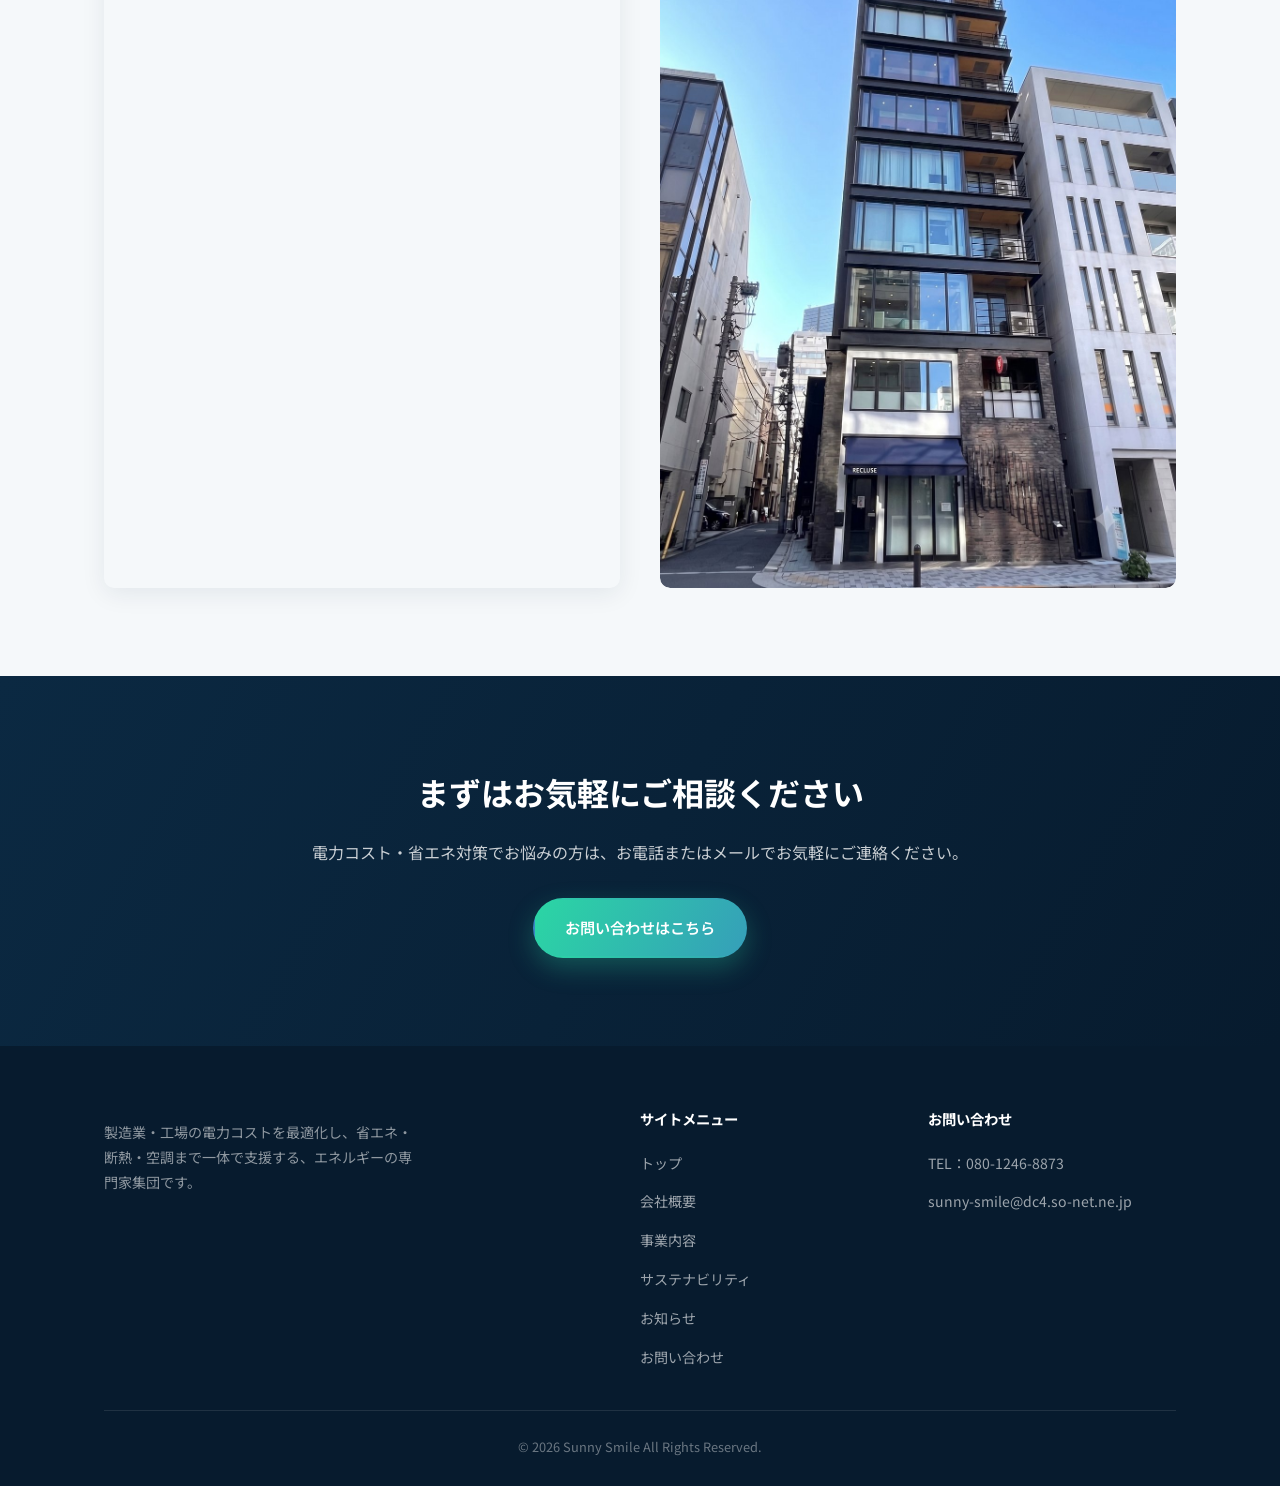
==== commit c1600e53: "Add files via upload" ====
--- a/company.html
+++ b/company.html
@@ -1,4 +1,4 @@
-<!-- Sunny Smile株式会社 サイト v2.2 / 2026-07-16: 写真1・2・3を実写真に差し替え。詳細は CHANGELOG.md を参照 -->
+<!-- Sunny Smile株式会社 サイト v2.5 / 2026-07-16: 経営理念・代表メッセージの文言を修正。詳細は CHANGELOG.md を参照 -->
 <!DOCTYPE html>
 <html lang="ja">
 <head>
@@ -101,9 +101,9 @@
           <h3 style="color:var(--color-navy); font-size:1.2rem; margin-top:0;">エネルギーの最適化を通じて、
 持続可能な社会と企業経営に貢献する</h3>
           <p style="color:var(--color-text-light);">
-            私たちSunny Smile株式会社は、電力コンサルティングと省エネ・断熱・空調コンサルティングという2つの専門領域を通じて、
+            私たちSunny Smile株式会社は、電力コンサルティングと省エネ・工場環境改善・断熱・空調コンサルティングという2つの専門領域を通じて、
             企業のコスト構造を見直し、無理のない省エネと快適な環境づくりを両立させることを目指しています。
-            30年間で培った100社を超える企業ネットワークを活かし、1社だけでは実現できない交渉力でお客様の競争力強化と経費削減を支援します。
+            30年間で培った100社を超える企業ネットワークを活かし、1社だけでは実現できない交渉力でお客様の経費を削減し競争力強化UPを支援します。
           </p>
         </div>
         <div class="philosophy-media has-photo">
@@ -128,8 +128,8 @@
             「目先のコスト削減」ではなく、<br>「10年先も選ばれる企業づくり」を。
           </h3>
           <p style="color:var(--color-text-light);">
-            創業から30年、電力とエネルギーの現場に向き合う中で、企業のコスト構造を見直すことは、単なる経費削減ではなく、
-            未来への投資であると実感してまいりました。Sunny Smile株式会社は、電力コンサルティングと省エネ・断熱・空調コンサルティングを
+            起業元年から企業の電力と生産・現場での競争力に向き合う中で、企業のコスト構造を見直すことは、単なる経費削減ではなく、
+            未来への投資の為の原資確保の一環であると実感してまいりました。Sunny Smile株式会社は、電力コンサルティングと省エネ・断熱・空調コンサルティングを
             一体で手がけることで、目先のコストだけでなく、10年先も選ばれ続ける企業づくりを、真剣に、丁寧にお手伝いしてまいります。
           </p>
           <p style="color:var(--color-navy); font-weight:700; margin-bottom:0;">代表取締役　高木 良樹</p>
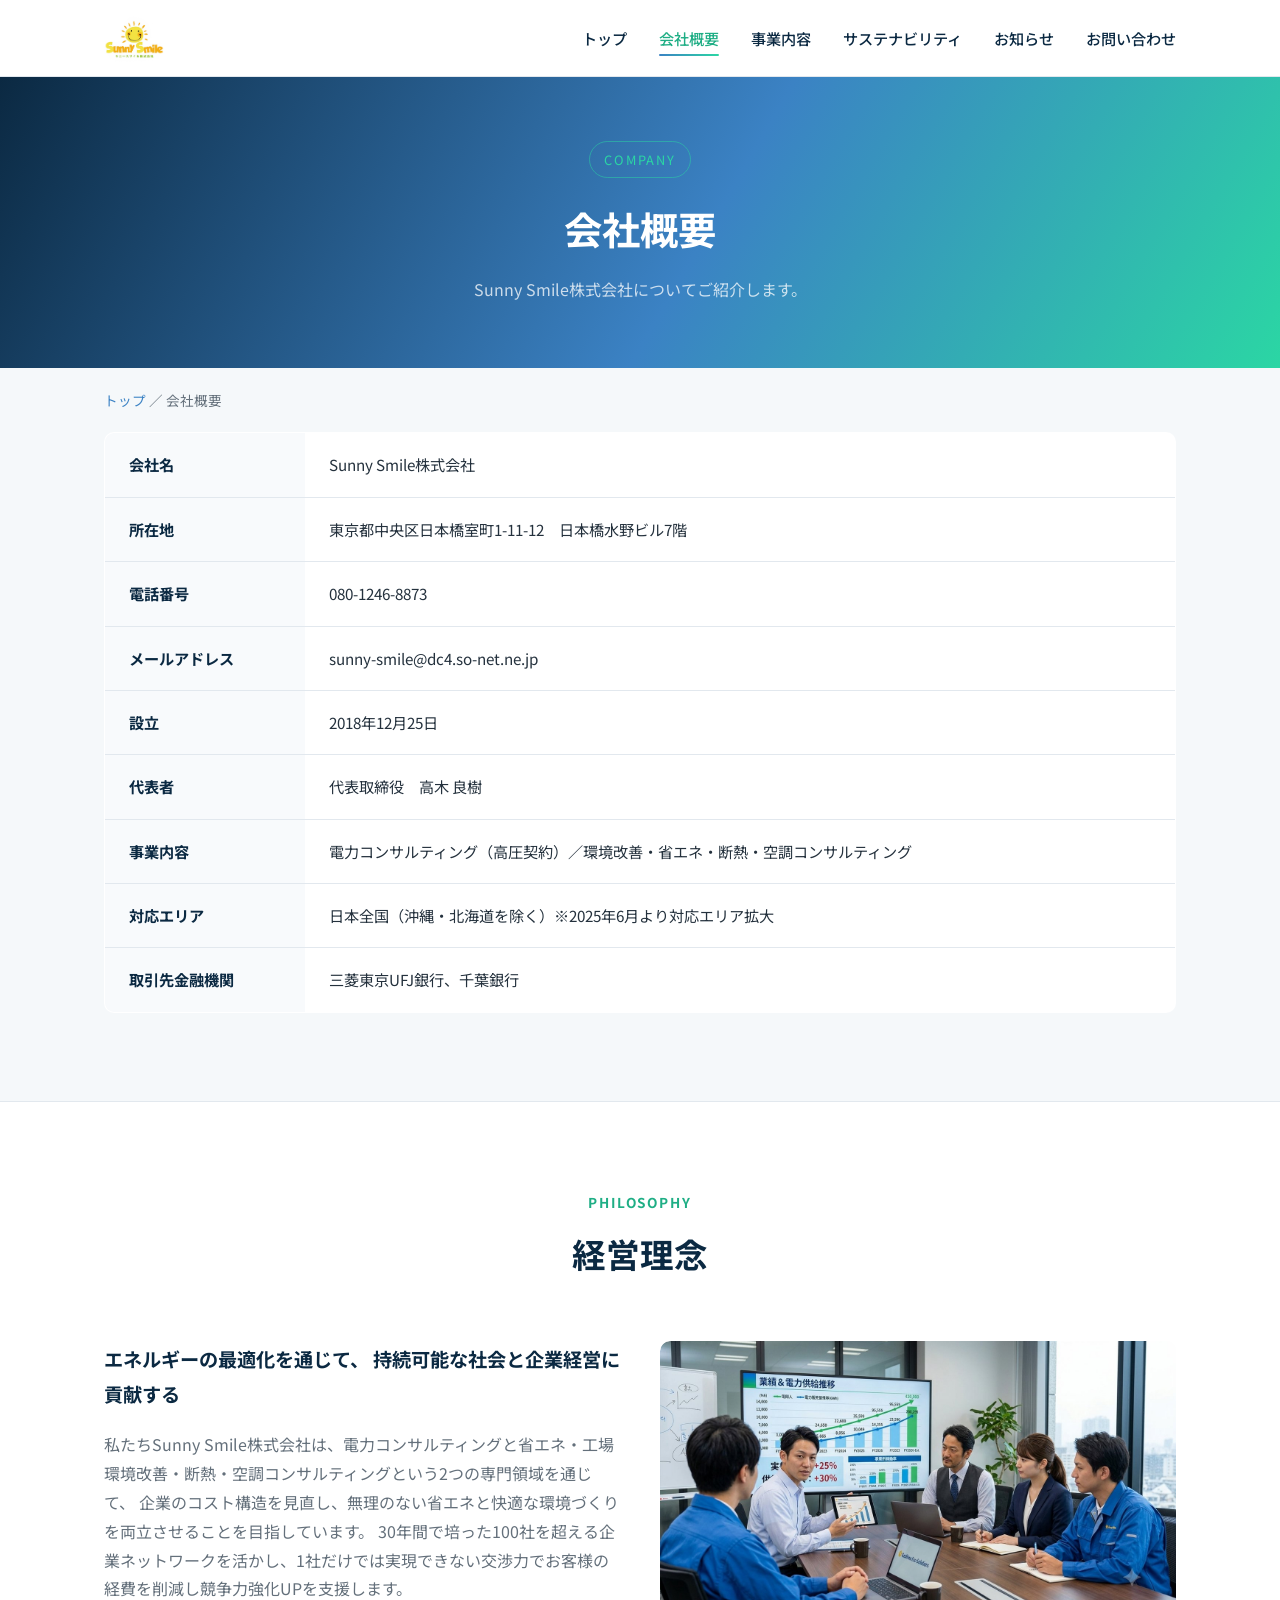
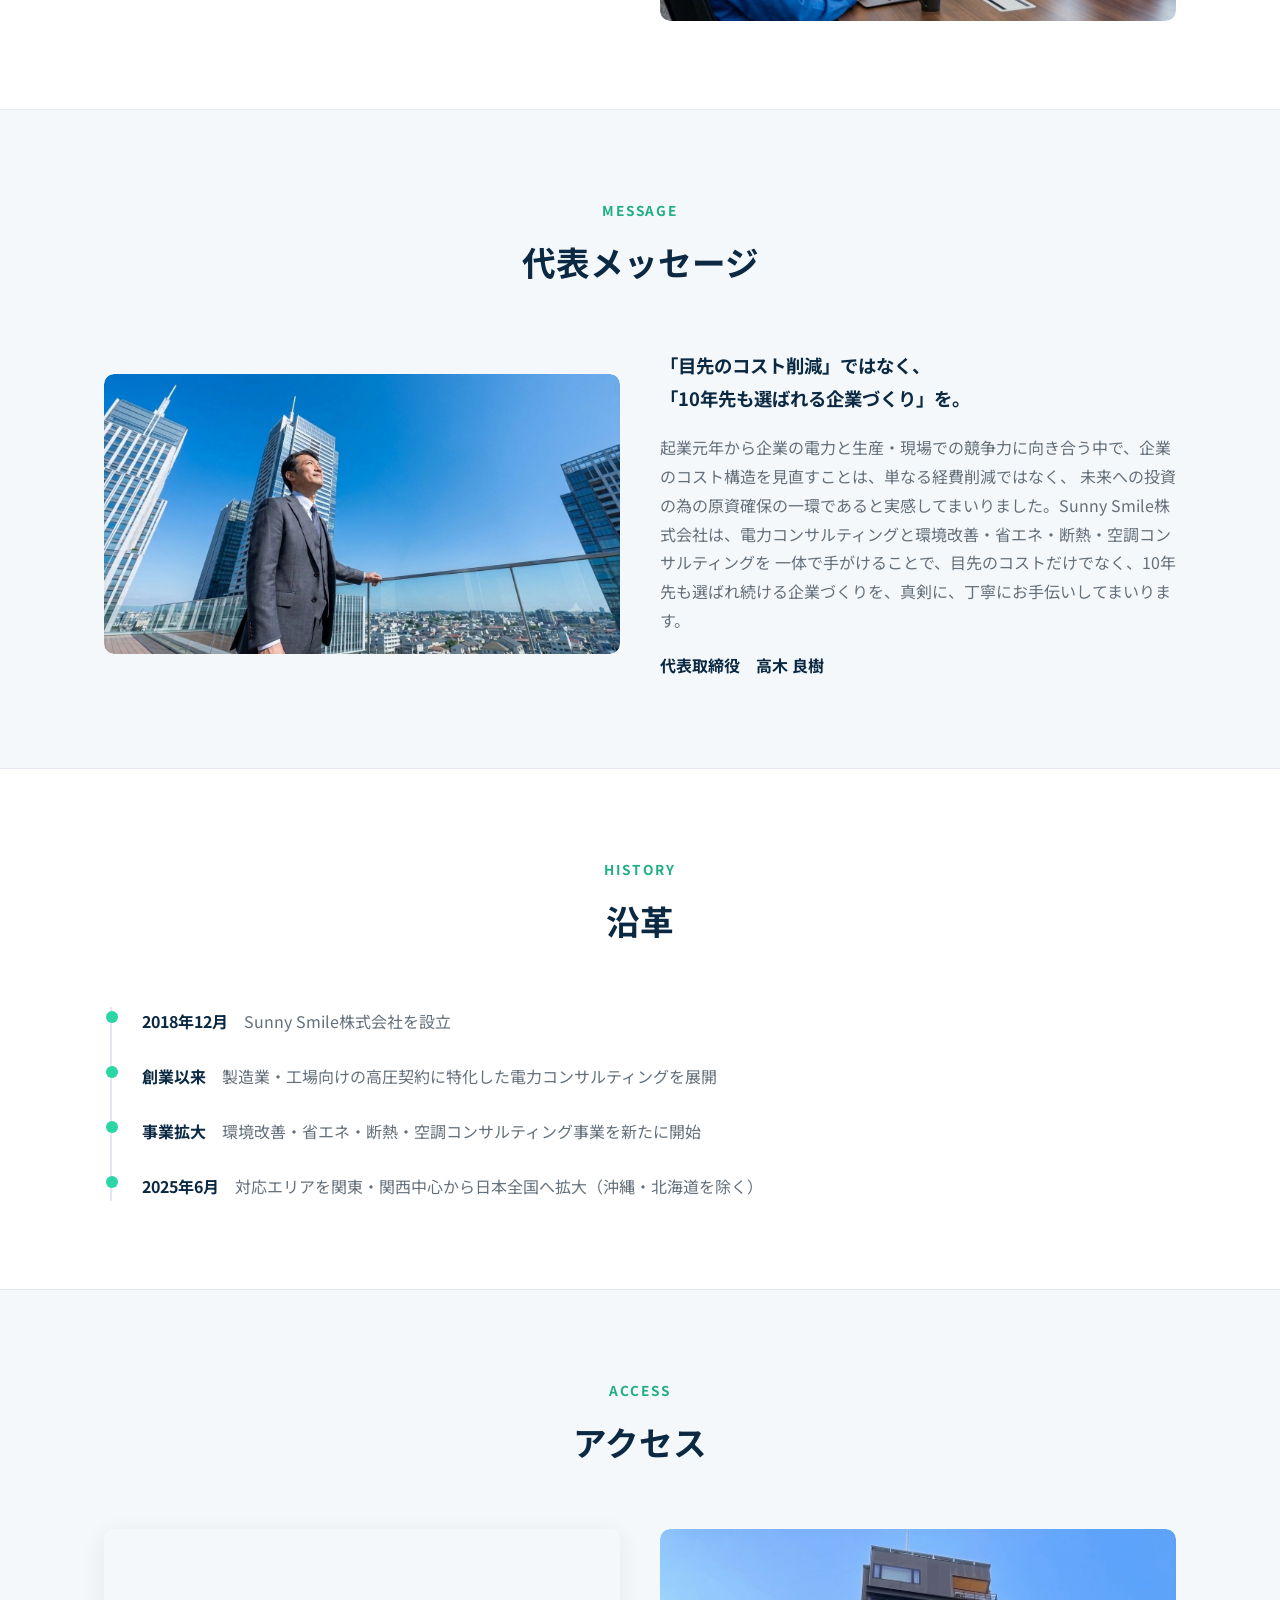
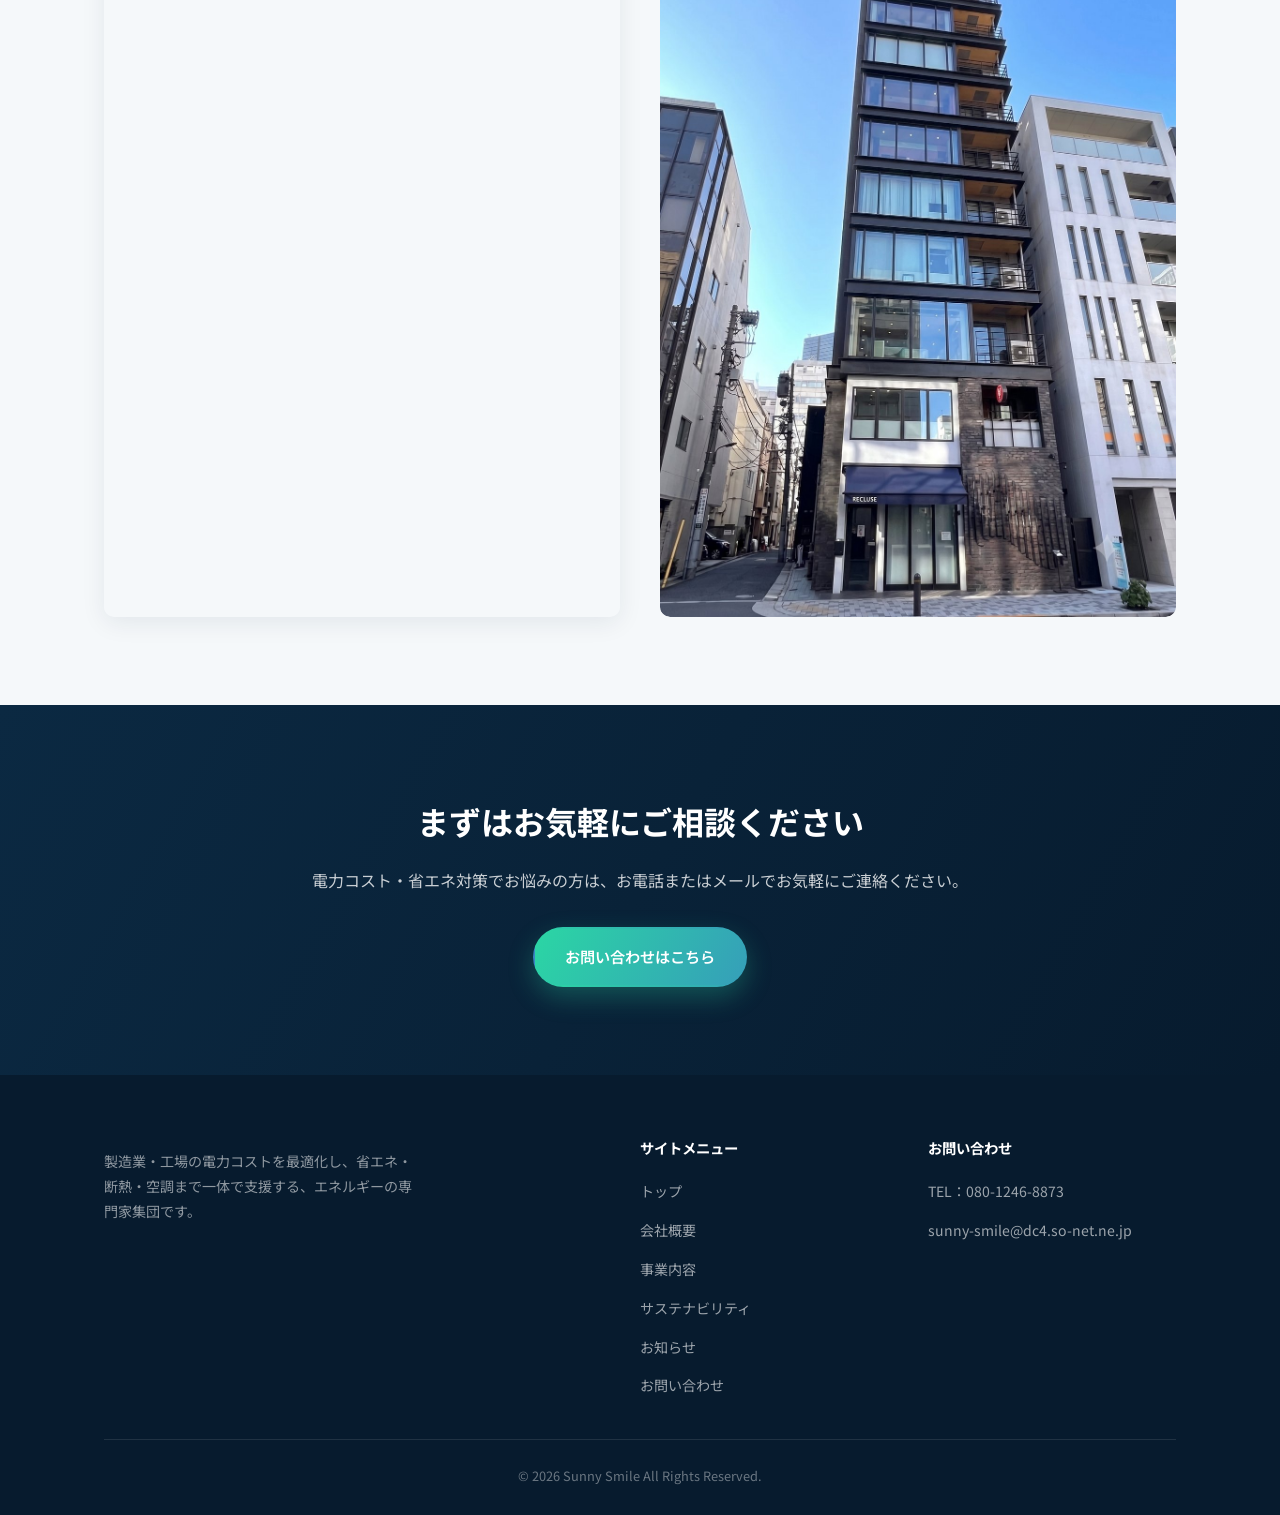
==== commit 81484d2c: "Add files via upload" ====
--- a/company.html
+++ b/company.html
@@ -1,4 +1,4 @@
-<!-- Sunny Smile株式会社 サイト v2.5 / 2026-07-16: 経営理念・代表メッセージの文言を修正。詳細は CHANGELOG.md を参照 -->
+<!-- Sunny Smile株式会社 サイト v3.0 / 2026-07-16: 「省エネ・断熱・空調コンサルティング」を「環境改善・省エネ・断熱・空調コンサルティング」に統一。詳細は CHANGELOG.md を参照 -->
 <!DOCTYPE html>
 <html lang="ja">
 <head>
@@ -76,7 +76,7 @@
         </tr>
         <tr>
           <th>事業内容</th>
-          <td>電力コンサルティング（高圧契約）／省エネ・断熱・空調コンサルティング</td>
+          <td>電力コンサルティング（高圧契約）／環境改善・省エネ・断熱・空調コンサルティング</td>
         </tr>
         <tr>
           <th>対応エリア</th>
@@ -129,7 +129,7 @@
           </h3>
           <p style="color:var(--color-text-light);">
             起業元年から企業の電力と生産・現場での競争力に向き合う中で、企業のコスト構造を見直すことは、単なる経費削減ではなく、
-            未来への投資の為の原資確保の一環であると実感してまいりました。Sunny Smile株式会社は、電力コンサルティングと省エネ・断熱・空調コンサルティングを
+            未来への投資の為の原資確保の一環であると実感してまいりました。Sunny Smile株式会社は、電力コンサルティングと環境改善・省エネ・断熱・空調コンサルティングを
             一体で手がけることで、目先のコストだけでなく、10年先も選ばれ続ける企業づくりを、真剣に、丁寧にお手伝いしてまいります。
           </p>
           <p style="color:var(--color-navy); font-weight:700; margin-bottom:0;">代表取締役　高木 良樹</p>
@@ -155,7 +155,7 @@
         </div>
         <div class="history-item">
           <span class="date">事業拡大</span>
-          <span class="desc">省エネ・断熱・空調コンサルティング事業を新たに開始</span>
+          <span class="desc">環境改善・省エネ・断熱・空調コンサルティング事業を新たに開始</span>
         </div>
         <div class="history-item">
           <span class="date">2025年6月</span>
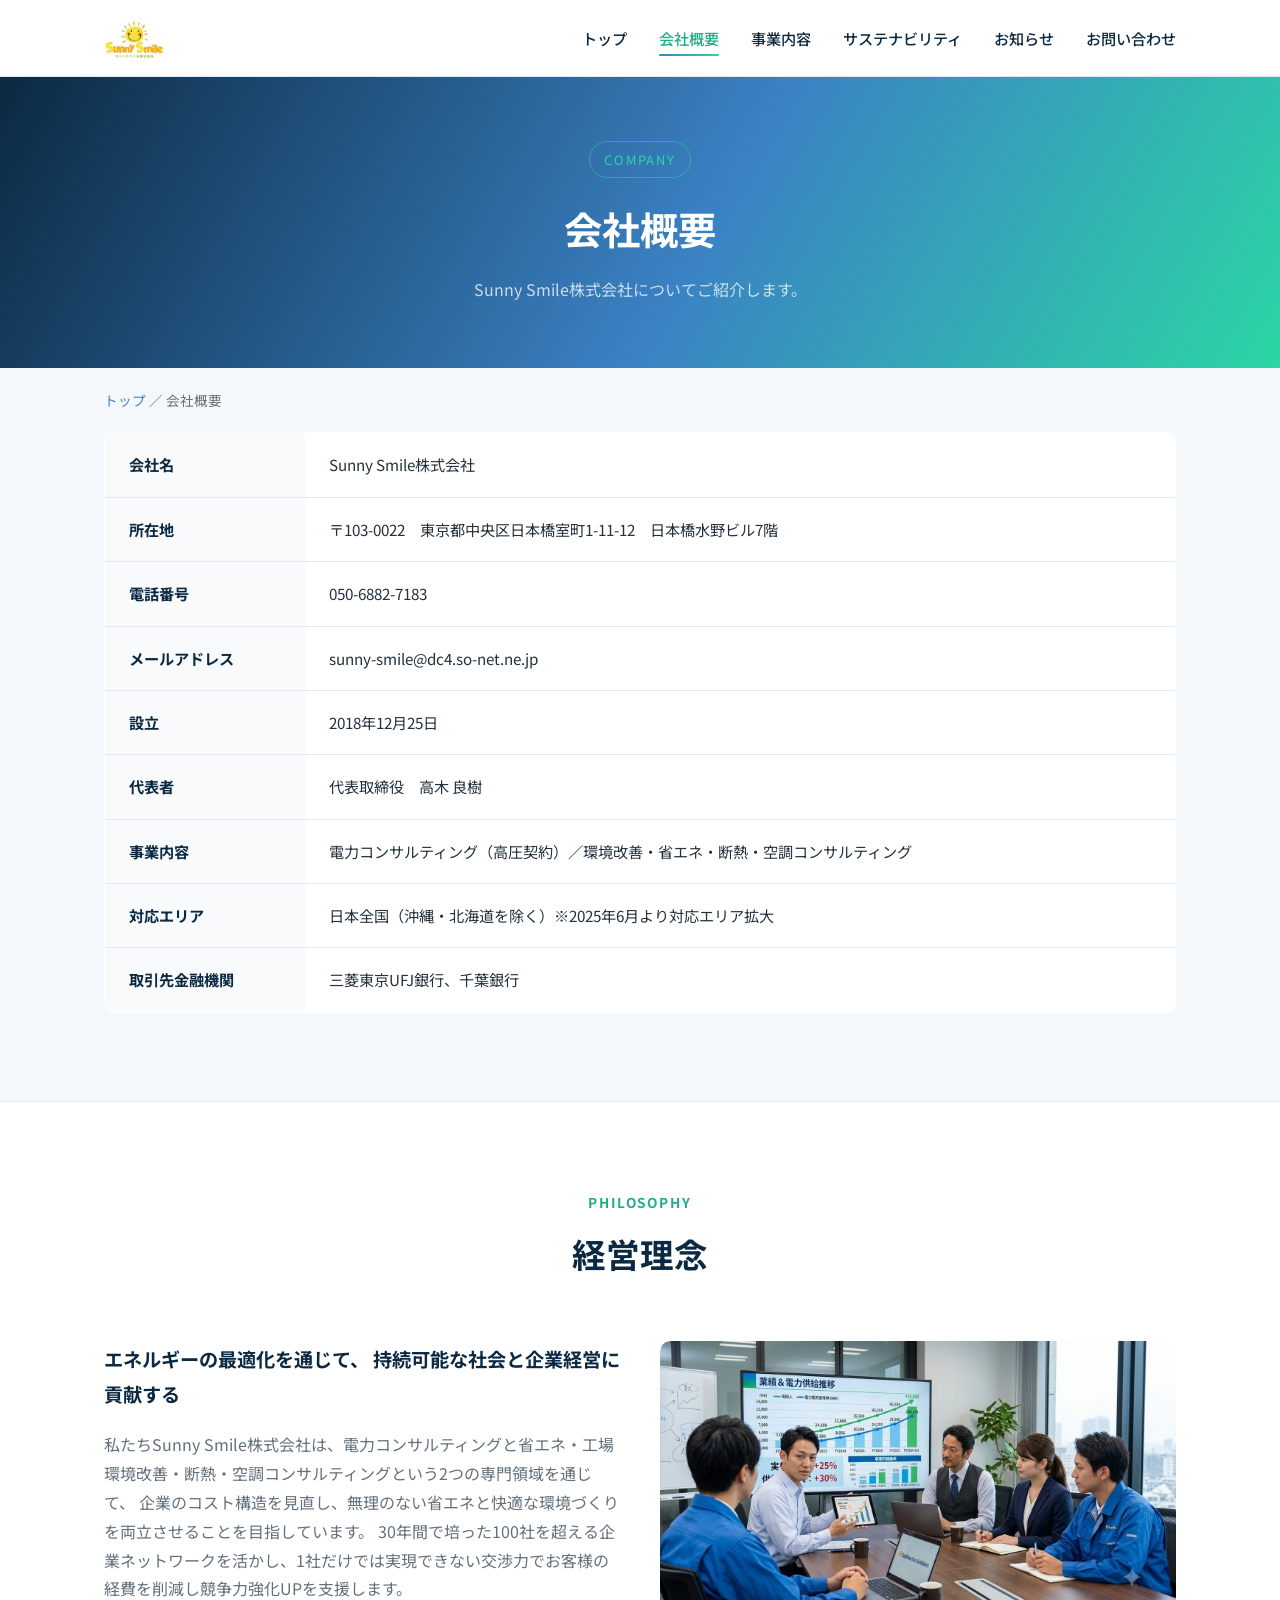
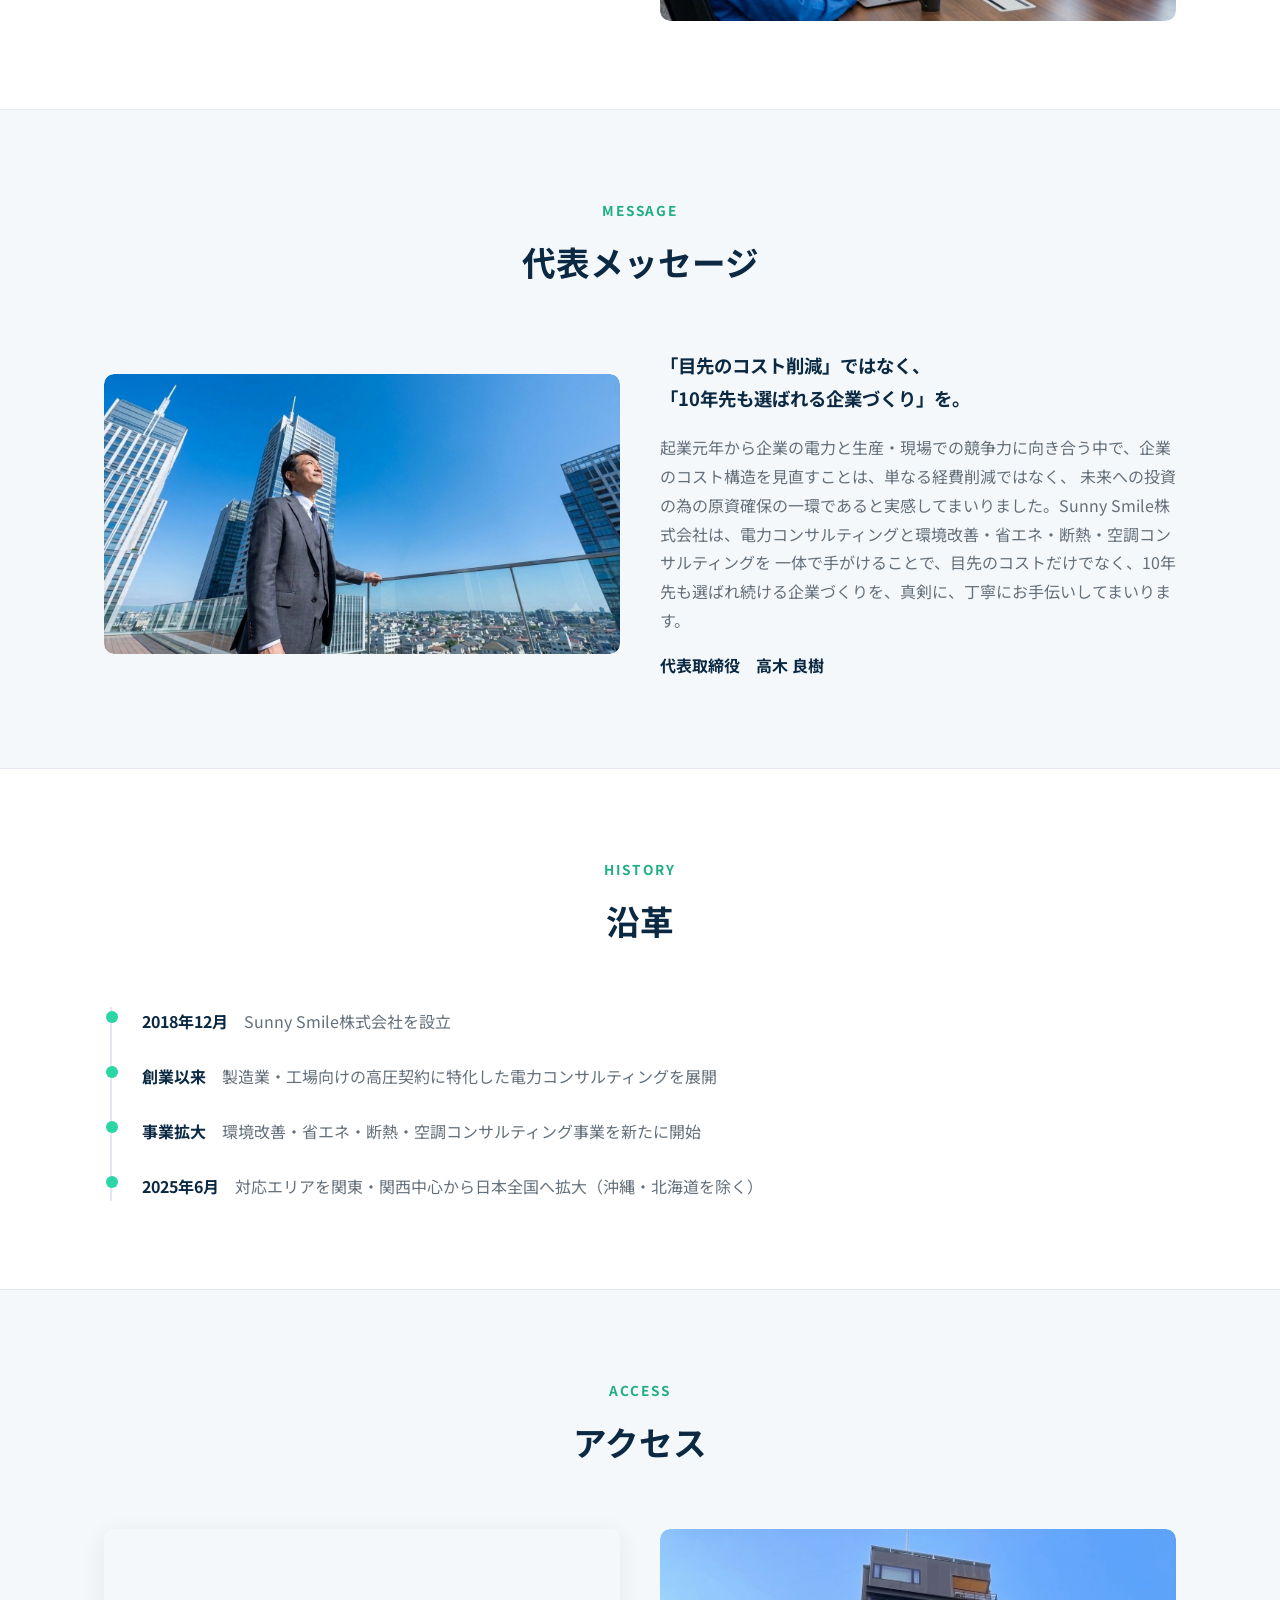
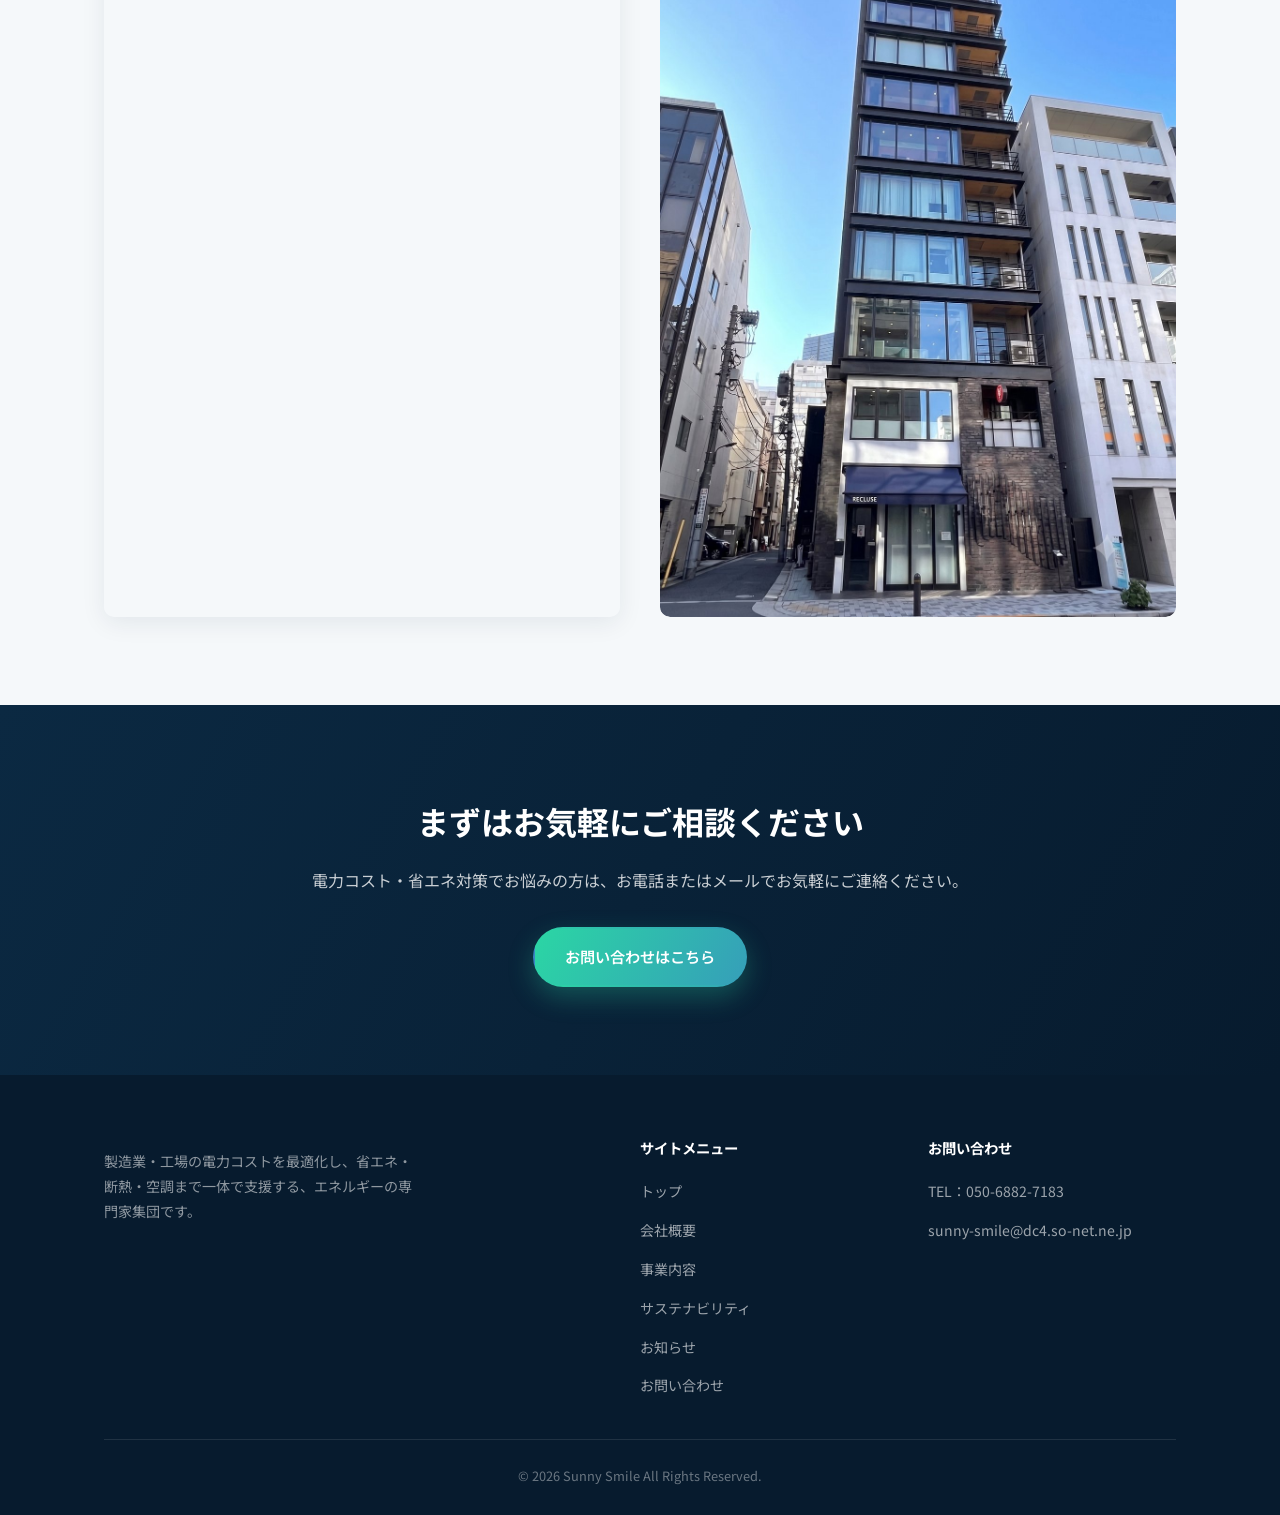
==== commit 4ea03c90: "Add files via upload" ====
--- a/company.html
+++ b/company.html
@@ -1,4 +1,4 @@
-<!-- Sunny Smile株式会社 サイト v3.0 / 2026-07-16: 「省エネ・断熱・空調コンサルティング」を「環境改善・省エネ・断熱・空調コンサルティング」に統一。詳細は CHANGELOG.md を参照 -->
+<!-- Sunny Smile株式会社 サイト v3.1 / 2026-07-16: 電話番号（本社050-6882-7183）・受付時間・郵便番号を更新。詳細は CHANGELOG.md を参照 -->
 <!DOCTYPE html>
 <html lang="ja">
 <head>
@@ -56,11 +56,11 @@
         </tr>
         <tr>
           <th>所在地</th>
-          <td>東京都中央区日本橋室町1-11-12　日本橋水野ビル7階</td>
+          <td>〒103-0022　東京都中央区日本橋室町1-11-12　日本橋水野ビル7階</td>
         </tr>
         <tr>
           <th>電話番号</th>
-          <td>080-1246-8873</td>
+          <td>050-6882-7183</td>
         </tr>
         <tr>
           <th>メールアドレス</th>
@@ -215,7 +215,7 @@
       <div class="footer-col">
         <h4>お問い合わせ</h4>
         <ul>
-          <li><a href="tel:08012468873">TEL：080-1246-8873</a></li>
+          <li><a href="tel:05068827183">TEL：050-6882-7183</a></li>
           <li><a href="mailto:sunny-smile@dc4.so-net.ne.jp">sunny-smile@dc4.so-net.ne.jp</a></li>
         </ul>
       </div>
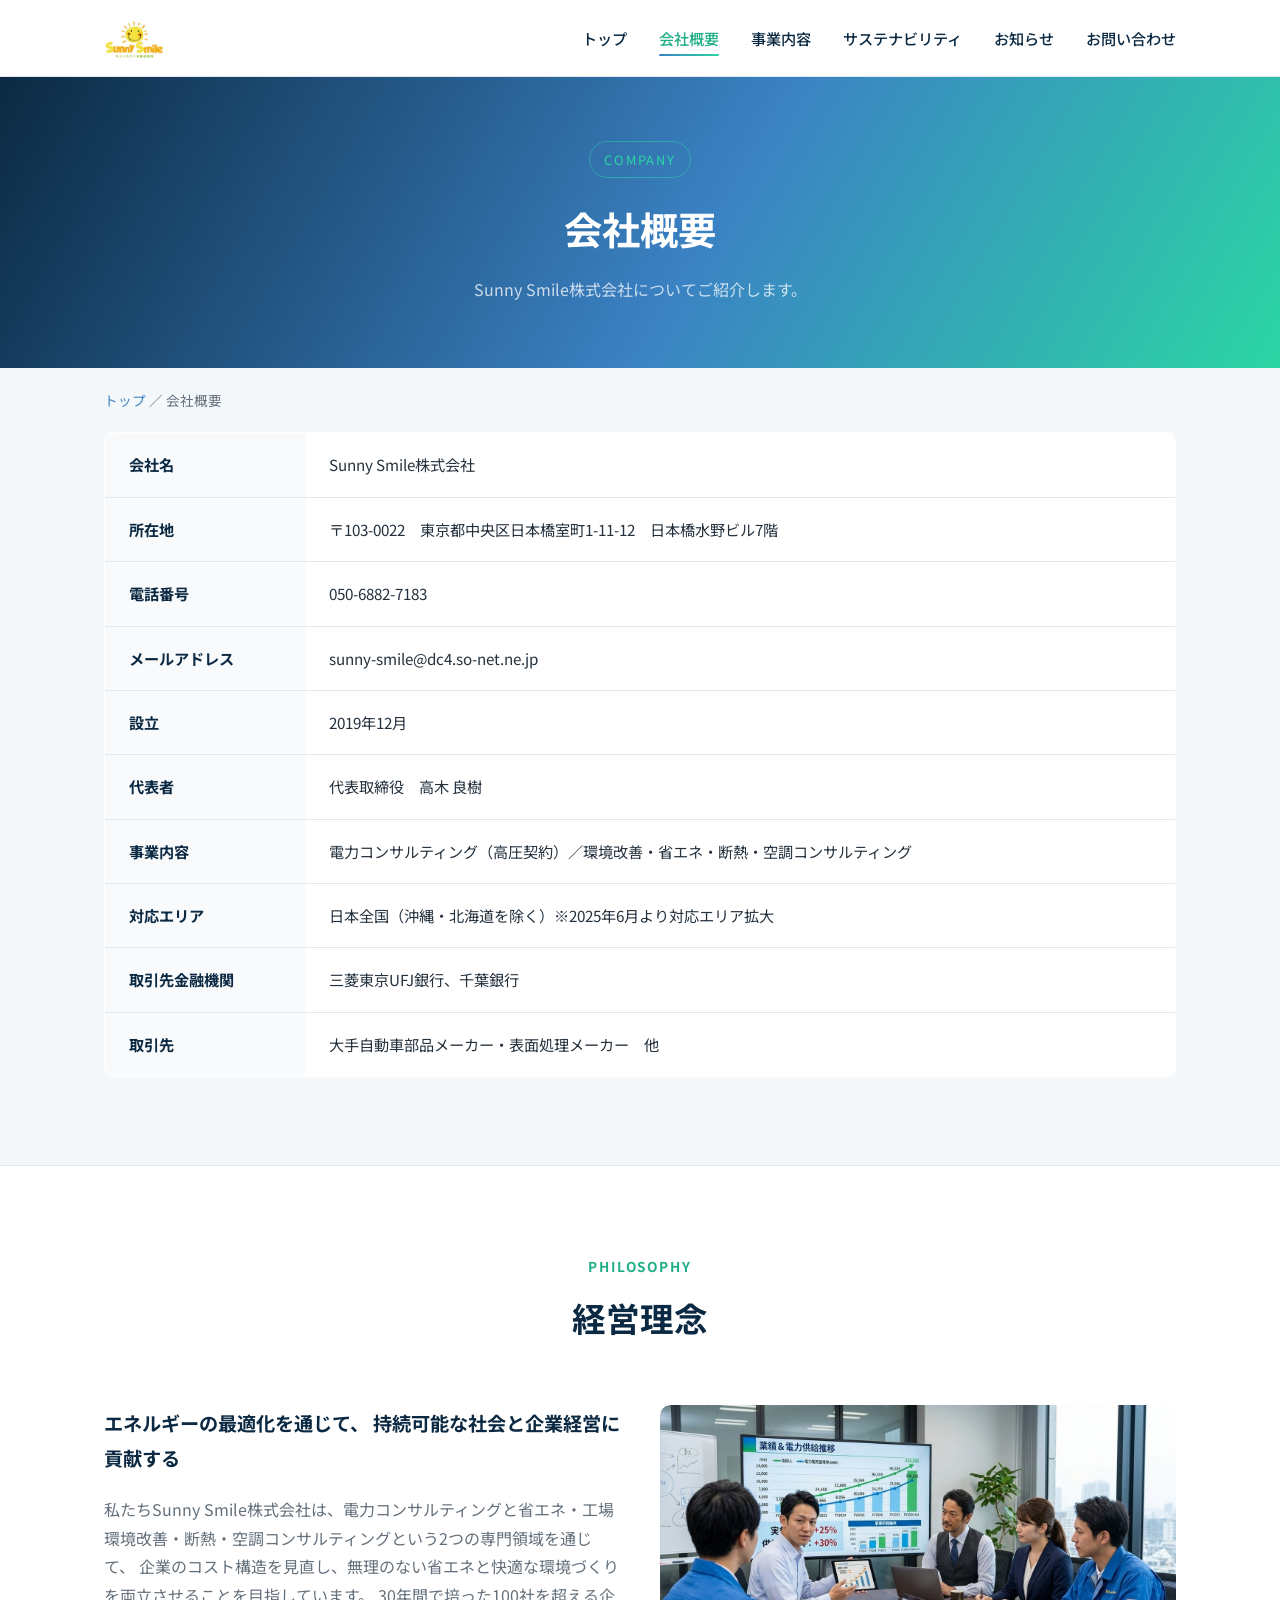
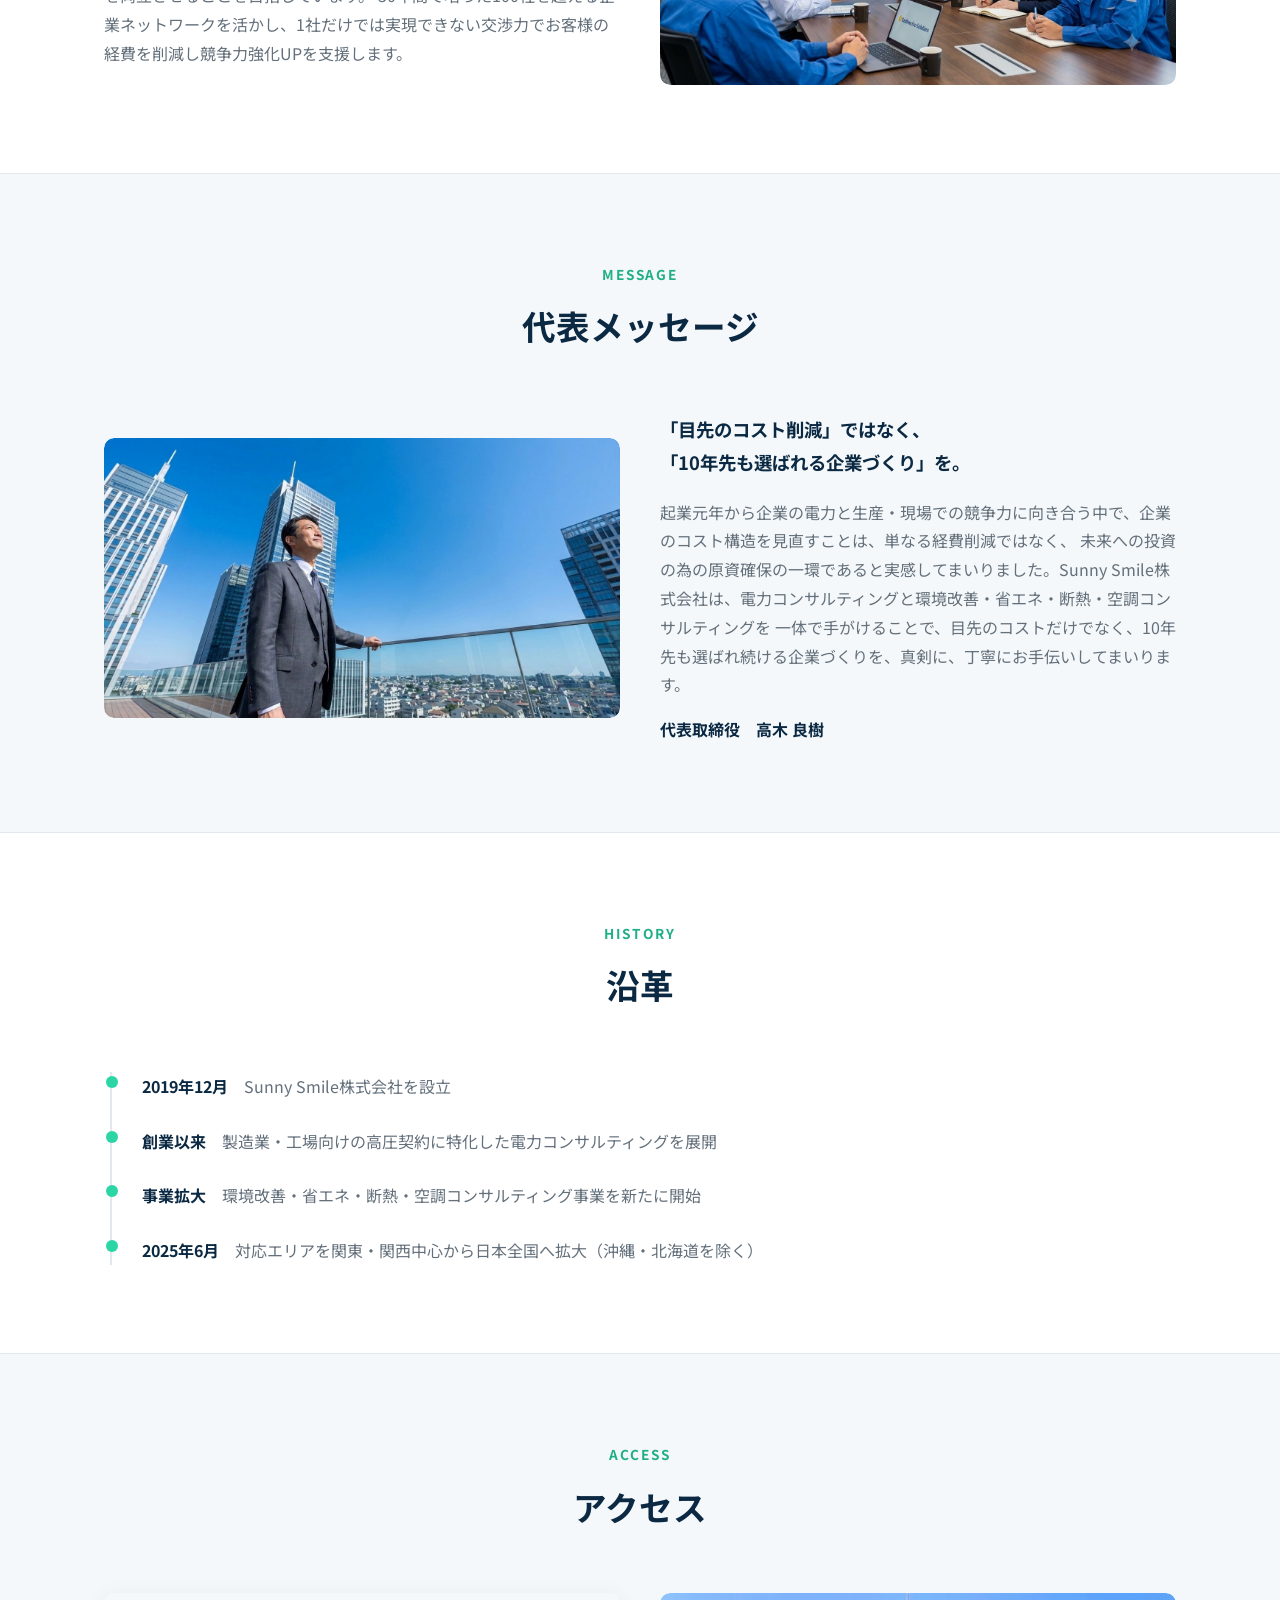
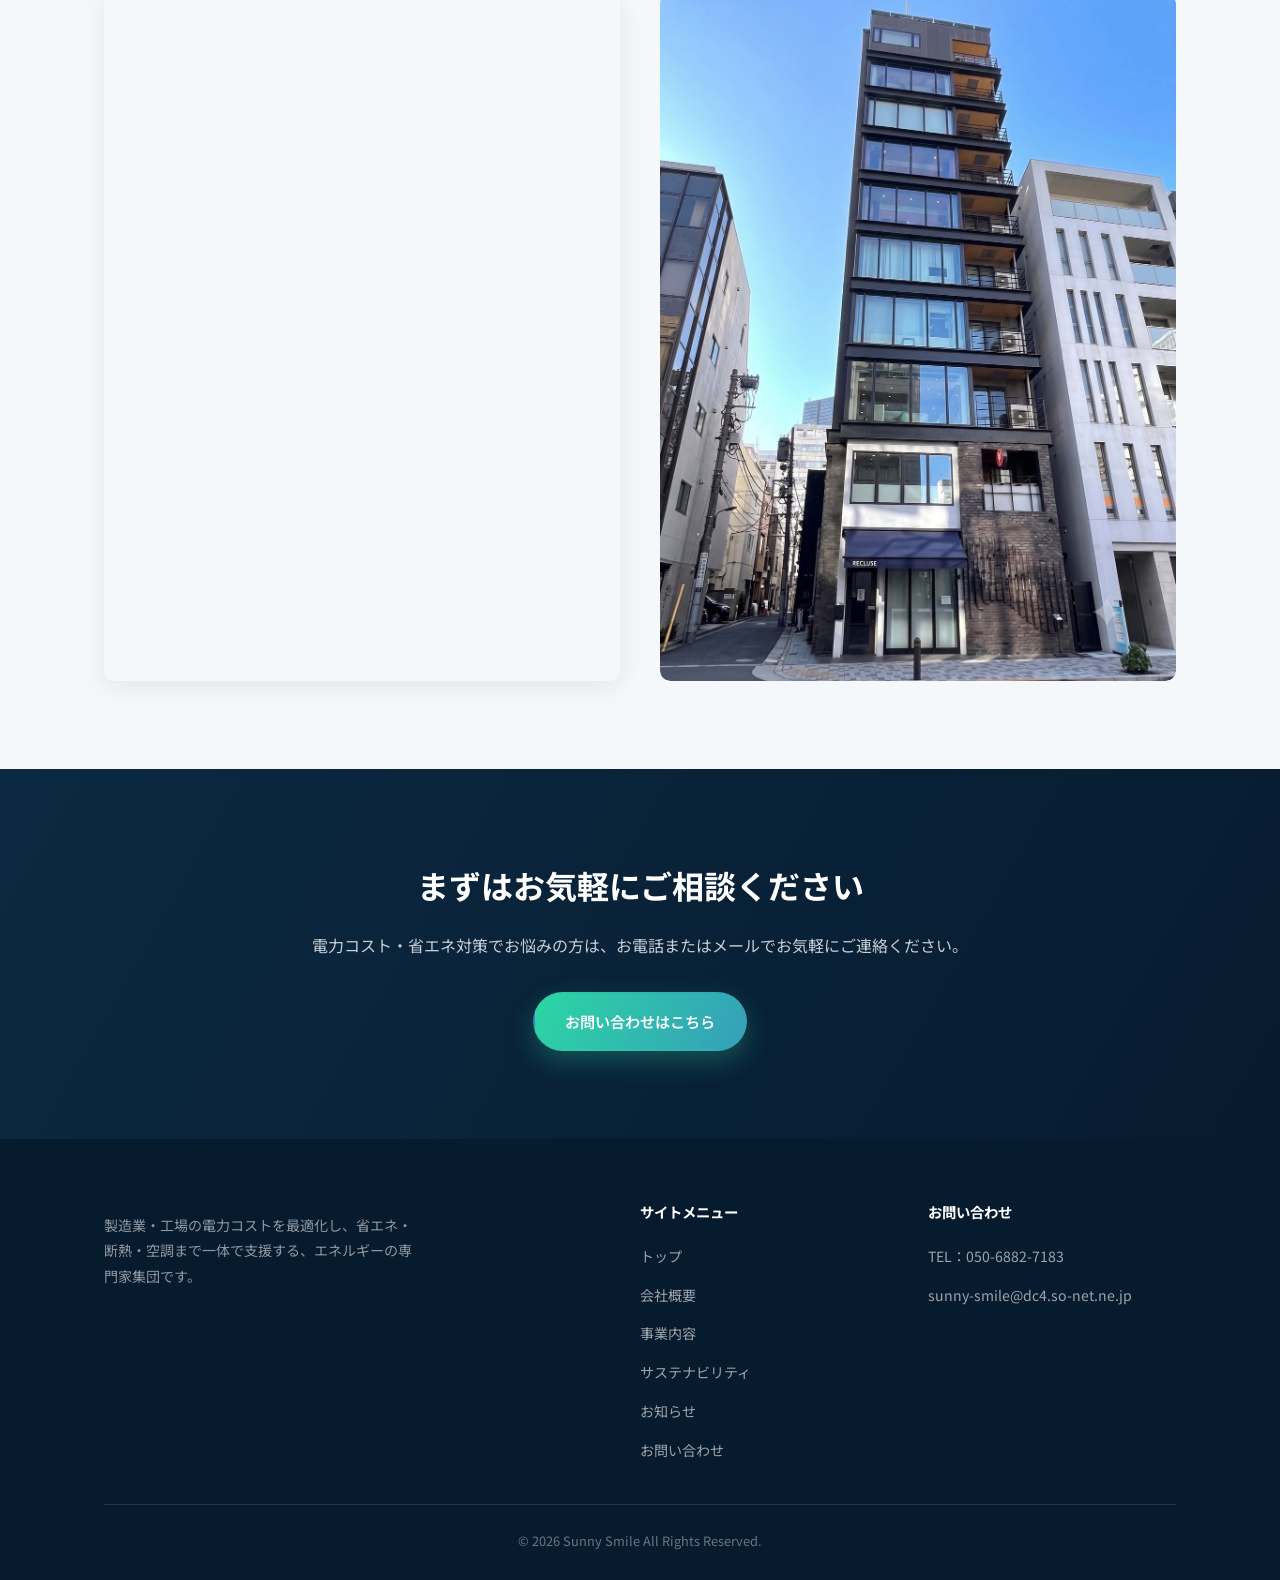
==== commit e45c91ef: "Add files via upload" ====
--- a/company.html
+++ b/company.html
@@ -1,4 +1,4 @@
-<!-- Sunny Smile株式会社 サイト v3.1 / 2026-07-16: 電話番号（本社050-6882-7183）・受付時間・郵便番号を更新。詳細は CHANGELOG.md を参照 -->
+<!-- Sunny Smile株式会社 サイト v3.5 / 2026-07-16: 設立日を2019年12月に修正。詳細は CHANGELOG.md を参照 -->
 <!DOCTYPE html>
 <html lang="ja">
 <head>
@@ -68,7 +68,7 @@
         </tr>
         <tr>
           <th>設立</th>
-          <td>2018年12月25日</td>
+          <td>2019年12月</td>
         </tr>
         <tr>
           <th>代表者</th>
@@ -85,6 +85,10 @@
         <tr>
           <th>取引先金融機関</th>
           <td>三菱東京UFJ銀行、千葉銀行</td>
+        </tr>
+        <tr>
+          <th>取引先</th>
+          <td>大手自動車部品メーカー・表面処理メーカー　他</td>
         </tr>
       </table>
     </div>
@@ -146,7 +150,7 @@
       </div>
       <div class="history-list reveal">
         <div class="history-item">
-          <span class="date">2018年12月</span>
+          <span class="date">2019年12月</span>
           <span class="desc">Sunny Smile株式会社を設立</span>
         </div>
         <div class="history-item">
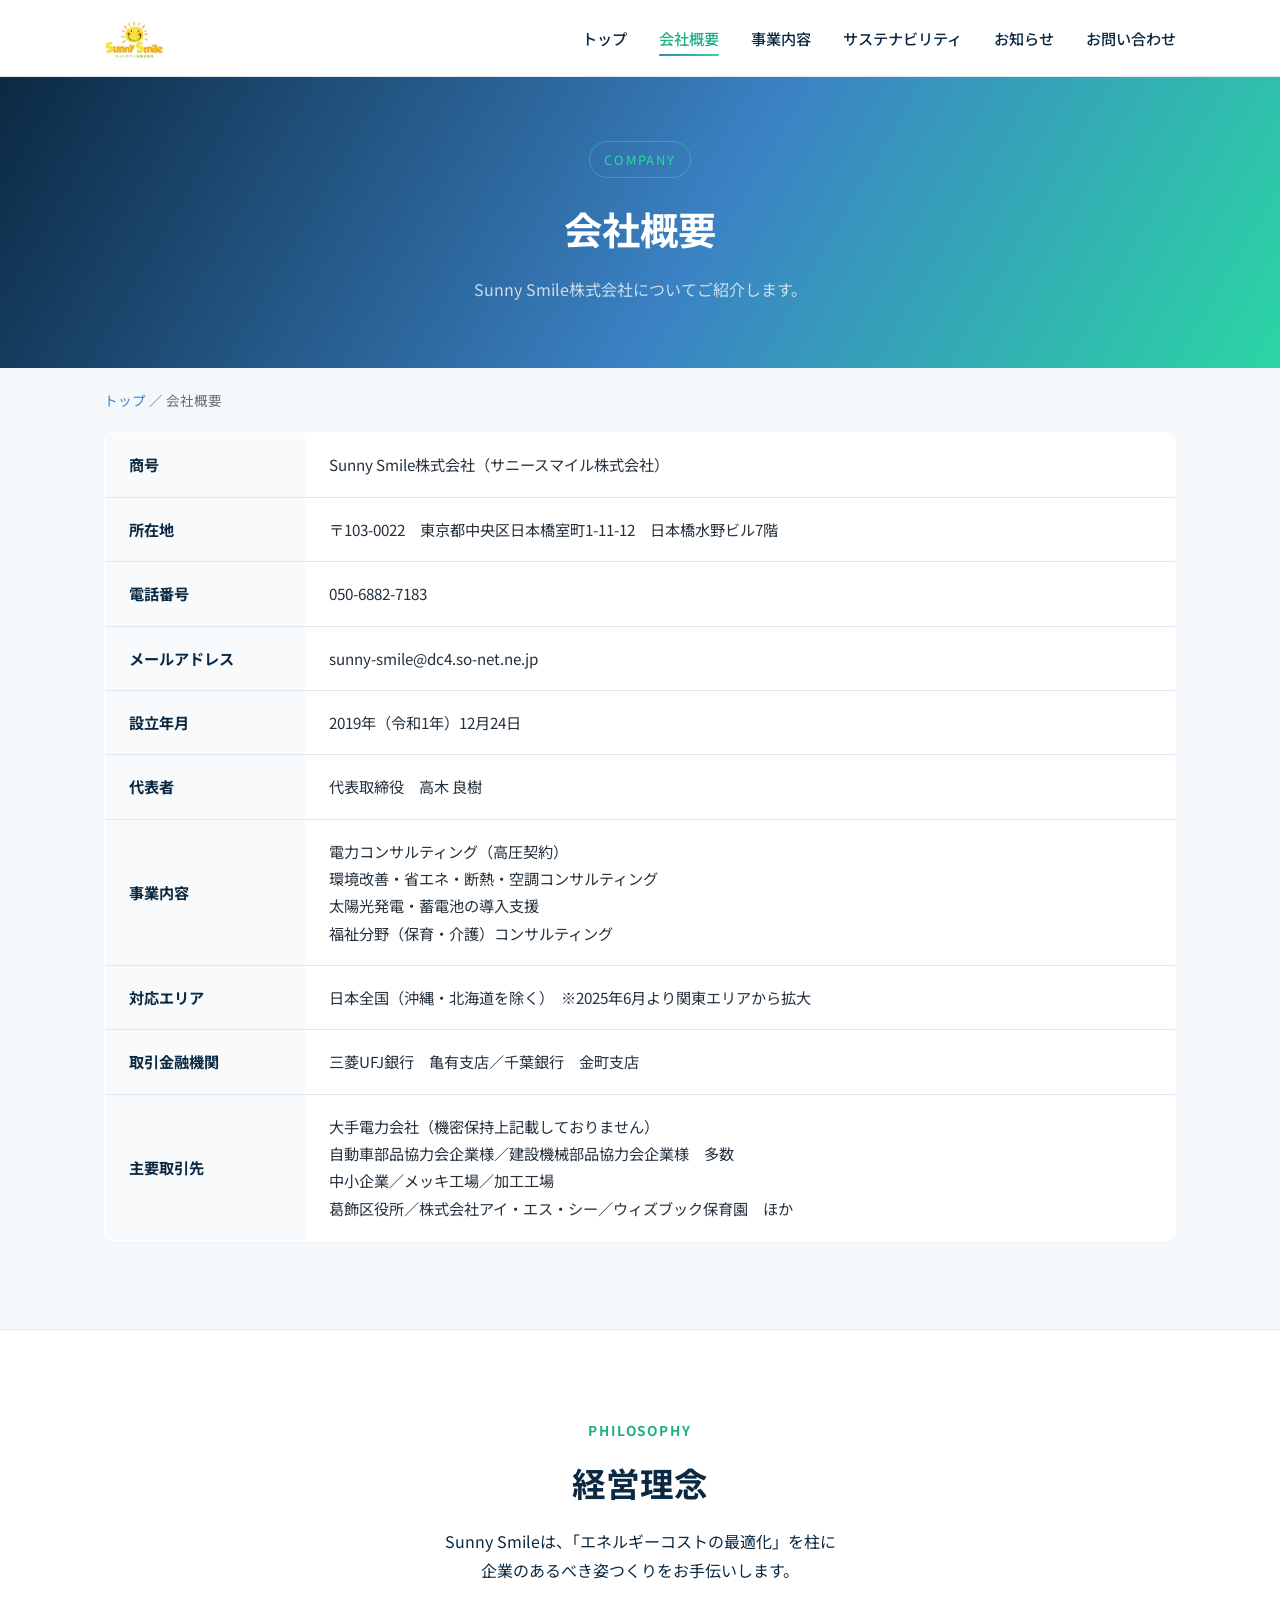
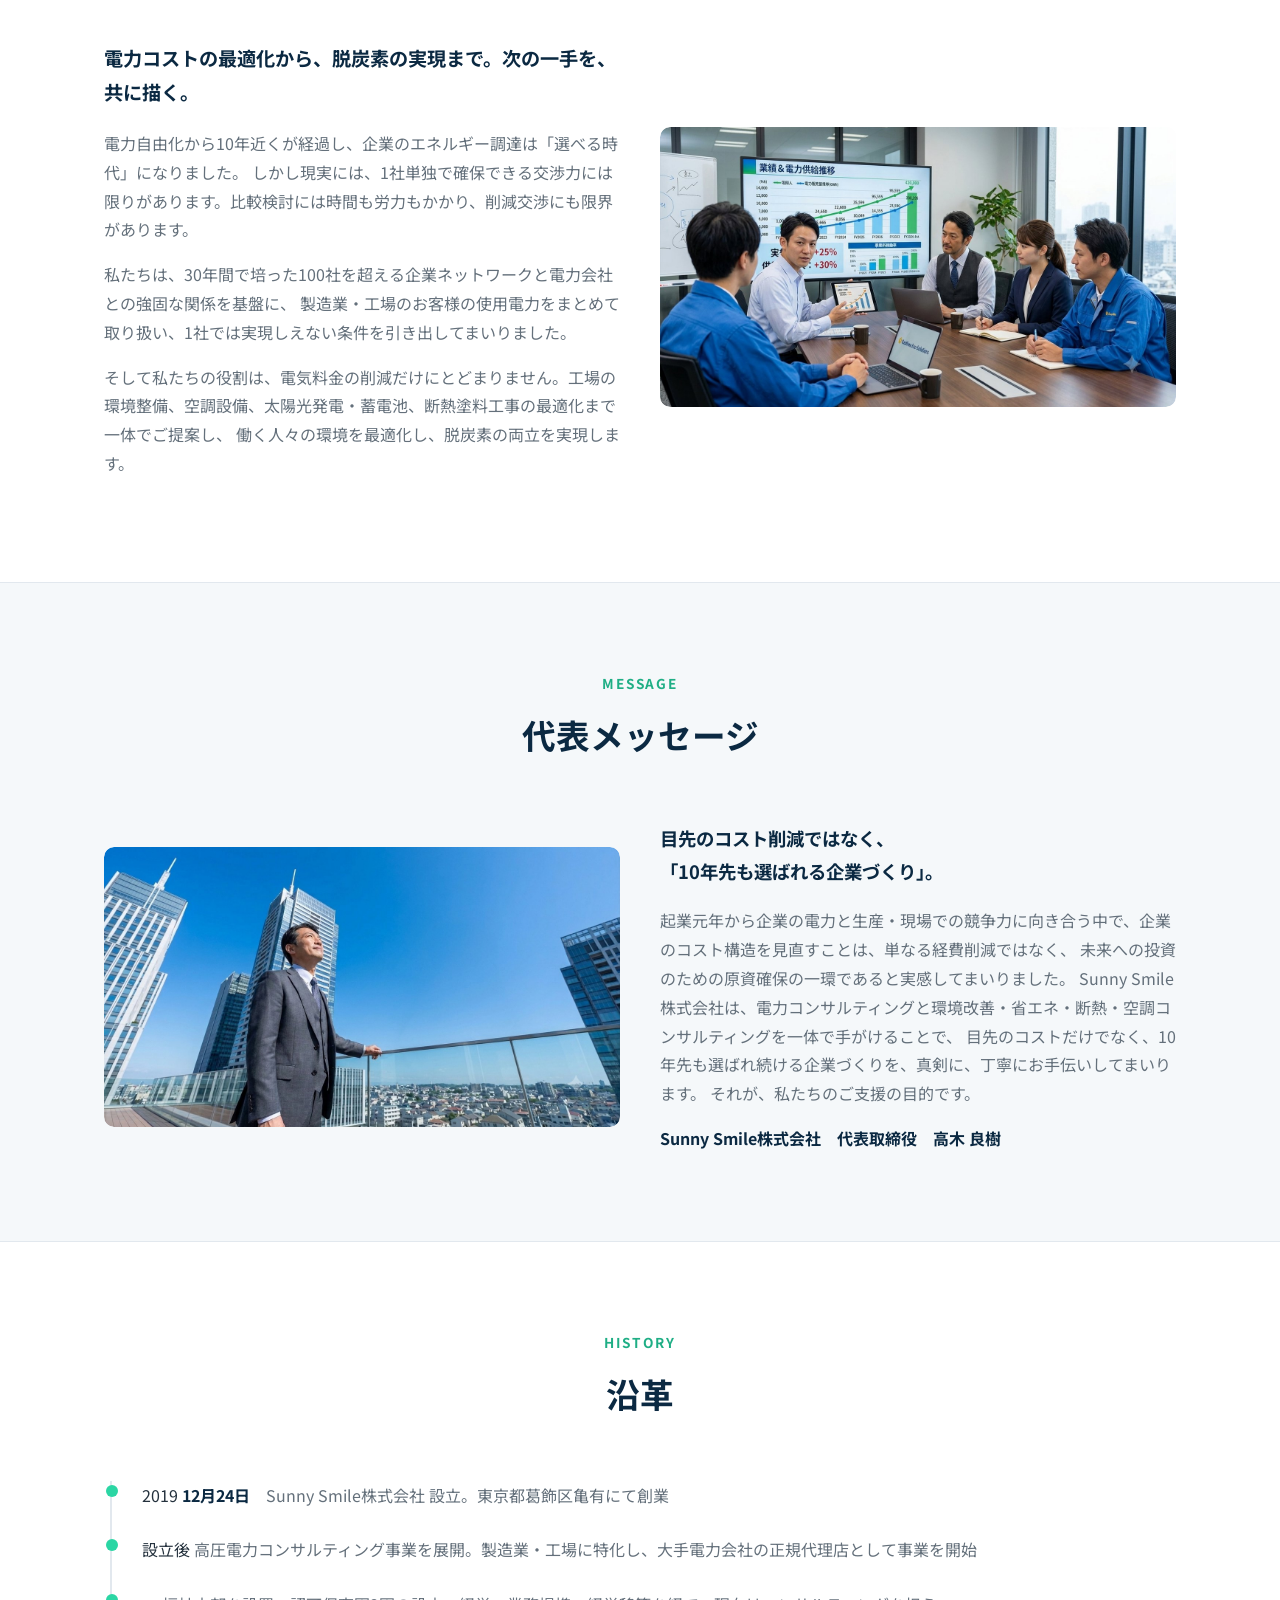
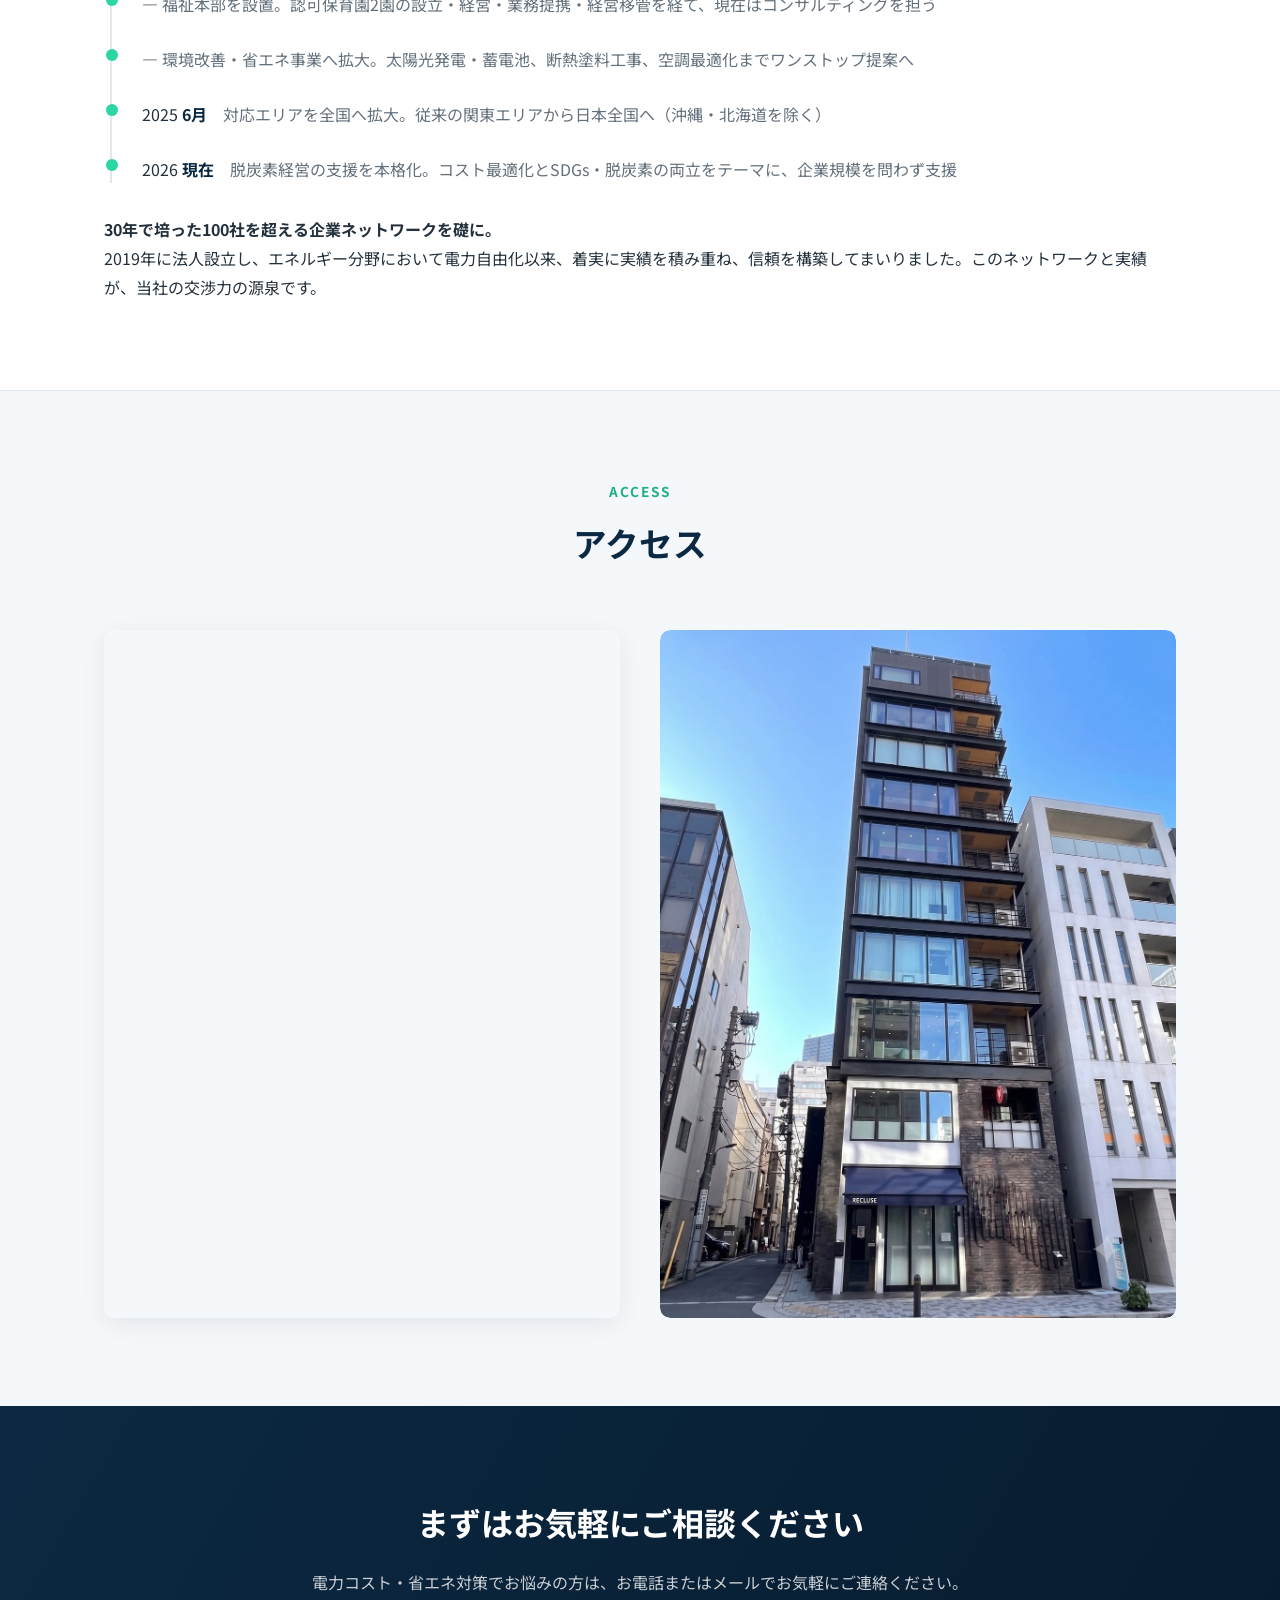
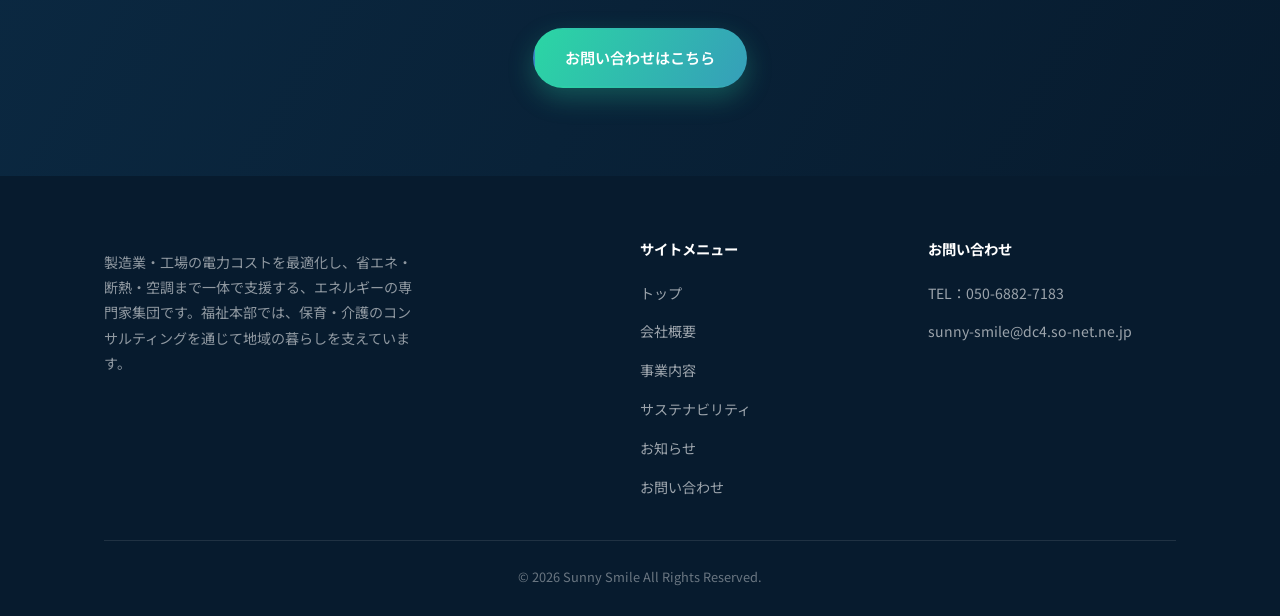
==== commit 776902b6: "Add files via upload" ====
--- a/company.html
+++ b/company.html
@@ -1,14 +1,15 @@
-<!-- Sunny Smile株式会社 サイト v3.5 / 2026-07-16: 設立日を2019年12月に修正。詳細は CHANGELOG.md を参照 -->
+<!-- Sunny Smile株式会社 サイト v4.0 / 2026-08-29: 会社案内2026に合わせて会社概要を更新（設立年月日2019年12月24日・商号・事業内容・取引金融機関・主要取引先・沿革・経営理念）。詳細は CHANGELOG.md を参照 -->
 <!DOCTYPE html>
 <html lang="ja">
 <head>
 <meta charset="UTF-8">
 <meta name="viewport" content="width=device-width, initial-scale=1.0">
 <title>会社概要 | Sunny Smile株式会社</title>
-<meta name="description" content="Sunny Smile株式会社の会社概要・理念・沿革をご紹介します。30年の実績と100社超の企業ネットワークで、製造業・工場の電力コスト削減を支援します。">
+<meta name="description" content="Sunny Smile株式会社の会社概要・経営理念・沿革。2019年（令和1年）12月24日設立。ライフライン支援本部と福祉本部の2本部体制で、製造業・工場の電力コスト最適化と、保育・介護のコンサルティングを行っています。">
 <link rel="preconnect" href="https://fonts.googleapis.com">
 <link href="https://fonts.googleapis.com/css2?family=Noto+Sans+JP:wght@400;500;700&display=swap" rel="stylesheet">
 <link rel="stylesheet" href="css/style.css">
+<link rel="stylesheet" href="css/style-v4.css">
 </head>
 <body>
 
@@ -20,7 +21,7 @@
     <nav class="main-nav">
       <ul>
         <li><a href="index.html">トップ</a></li>
-        <li><a href="company.html">会社概要</a></li>
+        <li><a href="company.html" class="is-active">会社概要</a></li>
         <li><a href="service.html">事業内容</a></li>
         <li><a href="sustainability.html">サステナビリティ</a></li>
         <li><a href="news.html">お知らせ</a></li>
@@ -51,8 +52,8 @@
     <div class="container">
       <table class="company-table">
         <tr>
-          <th>会社名</th>
-          <td>Sunny Smile株式会社</td>
+          <th>商号</th>
+          <td>Sunny Smile株式会社（サニースマイル株式会社）</td>
         </tr>
         <tr>
           <th>所在地</th>
@@ -67,8 +68,8 @@
           <td>sunny-smile@dc4.so-net.ne.jp</td>
         </tr>
         <tr>
-          <th>設立</th>
-          <td>2019年12月</td>
+          <th>設立年月</th>
+          <td>2019年（令和1年）12月24日</td>
         </tr>
         <tr>
           <th>代表者</th>
@@ -76,19 +77,29 @@
         </tr>
         <tr>
           <th>事業内容</th>
-          <td>電力コンサルティング（高圧契約）／環境改善・省エネ・断熱・空調コンサルティング</td>
+          <td>
+            電力コンサルティング（高圧契約）<br>
+            環境改善・省エネ・断熱・空調コンサルティング<br>
+            太陽光発電・蓄電池の導入支援<br>
+            福祉分野（保育・介護）コンサルティング
+          </td>
         </tr>
         <tr>
           <th>対応エリア</th>
-          <td>日本全国（沖縄・北海道を除く）※2025年6月より対応エリア拡大</td>
-        </tr>
-        <tr>
-          <th>取引先金融機関</th>
-          <td>三菱東京UFJ銀行、千葉銀行</td>
-        </tr>
-        <tr>
-          <th>取引先</th>
-          <td>大手自動車部品メーカー・表面処理メーカー　他</td>
+          <td>日本全国（沖縄・北海道を除く）　※2025年6月より関東エリアから拡大</td>
+        </tr>
+        <tr>
+          <th>取引金融機関</th>
+          <td>三菱UFJ銀行　亀有支店／千葉銀行　金町支店</td>
+        </tr>
+        <tr>
+          <th>主要取引先</th>
+          <td>
+            大手電力会社（機密保持上記載しておりません）<br>
+            自動車部品協力会企業様／建設機械部品協力会企業様　多数<br>
+            中小企業／メッキ工場／加工工場<br>
+            葛飾区役所／株式会社アイ・エス・シー／ウィズブック保育園　ほか
+          </td>
         </tr>
       </table>
     </div>
@@ -99,15 +110,22 @@
       <div class="section-head">
         <span class="section-eyebrow">PHILOSOPHY</span>
         <h2>経営理念</h2>
+        <p style="color:var(--color-navy);">Sunny Smileは、「エネルギーコストの最適化」を柱に<br>企業のあるべき姿つくりをお手伝いします。</p>
       </div>
       <div class="philosophy-block reveal">
         <div>
-          <h3 style="color:var(--color-navy); font-size:1.2rem; margin-top:0;">エネルギーの最適化を通じて、
-持続可能な社会と企業経営に貢献する</h3>
-          <p style="color:var(--color-text-light);">
-            私たちSunny Smile株式会社は、電力コンサルティングと省エネ・工場環境改善・断熱・空調コンサルティングという2つの専門領域を通じて、
-            企業のコスト構造を見直し、無理のない省エネと快適な環境づくりを両立させることを目指しています。
-            30年間で培った100社を超える企業ネットワークを活かし、1社だけでは実現できない交渉力でお客様の経費を削減し競争力強化UPを支援します。
+          <h3 style="color:var(--color-navy); font-size:1.2rem; margin-top:0;">電力コストの最適化から、脱炭素の実現まで。次の一手を、共に描く。</h3>
+          <p style="color:var(--color-text-light);">
+            電力自由化から10年近くが経過し、企業のエネルギー調達は「選べる時代」になりました。
+            しかし現実には、1社単独で確保できる交渉力には限りがあります。比較検討には時間も労力もかかり、削減交渉にも限界があります。
+          </p>
+          <p style="color:var(--color-text-light);">
+            私たちは、30年間で培った100社を超える企業ネットワークと電力会社との強固な関係を基盤に、
+            製造業・工場のお客様の使用電力をまとめて取り扱い、1社では実現しえない条件を引き出してまいりました。
+          </p>
+          <p style="color:var(--color-text-light);">
+            そして私たちの役割は、電気料金の削減だけにとどまりません。工場の環境整備、空調設備、太陽光発電・蓄電池、断熱塗料工事の最適化まで一体でご提案し、
+            働く人々の環境を最適化し、脱炭素の両立を実現します。
           </p>
         </div>
         <div class="philosophy-media has-photo">
@@ -129,14 +147,16 @@
         </div>
         <div>
           <h3 style="color:var(--color-navy); font-size:1.15rem; margin-top:0;">
-            「目先のコスト削減」ではなく、<br>「10年先も選ばれる企業づくり」を。
+            目先のコスト削減ではなく、<br>「10年先も選ばれる企業づくり」。
           </h3>
           <p style="color:var(--color-text-light);">
             起業元年から企業の電力と生産・現場での競争力に向き合う中で、企業のコスト構造を見直すことは、単なる経費削減ではなく、
-            未来への投資の為の原資確保の一環であると実感してまいりました。Sunny Smile株式会社は、電力コンサルティングと環境改善・省エネ・断熱・空調コンサルティングを
-            一体で手がけることで、目先のコストだけでなく、10年先も選ばれ続ける企業づくりを、真剣に、丁寧にお手伝いしてまいります。
-          </p>
-          <p style="color:var(--color-navy); font-weight:700; margin-bottom:0;">代表取締役　高木 良樹</p>
+            未来への投資のための原資確保の一環であると実感してまいりました。
+            Sunny Smile株式会社は、電力コンサルティングと環境改善・省エネ・断熱・空調コンサルティングを一体で手がけることで、
+            目先のコストだけでなく、10年先も選ばれ続ける企業づくりを、真剣に、丁寧にお手伝いしてまいります。
+            それが、私たちのご支援の目的です。
+          </p>
+          <p style="color:var(--color-navy); font-weight:700; margin-bottom:0;">Sunny Smile株式会社　代表取締役　高木 良樹</p>
         </div>
       </div>
     </div>
@@ -150,21 +170,36 @@
       </div>
       <div class="history-list reveal">
         <div class="history-item">
-          <span class="date">2019年12月</span>
-          <span class="desc">Sunny Smile株式会社を設立</span>
-        </div>
-        <div class="history-item">
-          <span class="date">創業以来</span>
-          <span class="desc">製造業・工場向けの高圧契約に特化した電力コンサルティングを展開</span>
-        </div>
-        <div class="history-item">
-          <span class="date">事業拡大</span>
-          <span class="desc">環境改善・省エネ・断熱・空調コンサルティング事業を新たに開始</span>
-        </div>
-        <div class="history-item">
-          <span class="date">2025年6月</span>
-          <span class="desc">対応エリアを関東・関西中心から日本全国へ拡大（沖縄・北海道を除く）</span>
-        </div>
+          <span class="year-badge">2019</span>
+          <span class="date">12月24日</span>
+          <span class="desc">Sunny Smile株式会社 設立。東京都葛飾区亀有にて創業</span>
+        </div>
+        <div class="history-item">
+          <span class="year-badge">設立後</span>
+          <span class="desc">高圧電力コンサルティング事業を展開。製造業・工場に特化し、大手電力会社の正規代理店として事業を開始</span>
+        </div>
+        <div class="history-item">
+          <span class="year-badge">—</span>
+          <span class="desc">福祉本部を設置。認可保育園2園の設立・経営・業務提携・経営移管を経て、現在はコンサルティングを担う</span>
+        </div>
+        <div class="history-item">
+          <span class="year-badge">—</span>
+          <span class="desc">環境改善・省エネ事業へ拡大。太陽光発電・蓄電池、断熱塗料工事、空調最適化までワンストップ提案へ</span>
+        </div>
+        <div class="history-item">
+          <span class="year-badge">2025</span>
+          <span class="date">6月</span>
+          <span class="desc">対応エリアを全国へ拡大。従来の関東エリアから日本全国へ（沖縄・北海道を除く）</span>
+        </div>
+        <div class="history-item">
+          <span class="year-badge">2026</span>
+          <span class="date">現在</span>
+          <span class="desc">脱炭素経営の支援を本格化。コスト最適化とSDGs・脱炭素の両立をテーマに、企業規模を問わず支援</span>
+        </div>
+      </div>
+      <div class="note-box reveal" style="margin-top:32px;">
+        <strong>30年で培った100社を超える企業ネットワークを礎に。</strong><br>
+        2019年に法人設立し、エネルギー分野において電力自由化以来、着実に実績を積み重ね、信頼を構築してまいりました。このネットワークと実績が、当社の交渉力の源泉です。
       </div>
     </div>
   </section>
@@ -203,7 +238,7 @@
   <div class="container">
     <div class="footer-grid">
       <div class="footer-brand">
-        <p>製造業・工場の電力コストを最適化し、省エネ・断熱・空調まで一体で支援する、エネルギーの専門家集団です。</p>
+        <p>製造業・工場の電力コストを最適化し、省エネ・断熱・空調まで一体で支援する、エネルギーの専門家集団です。福祉本部では、保育・介護のコンサルティングを通じて地域の暮らしを支えています。</p>
       </div>
       <div class="footer-col">
         <h4>サイトメニュー</h4>
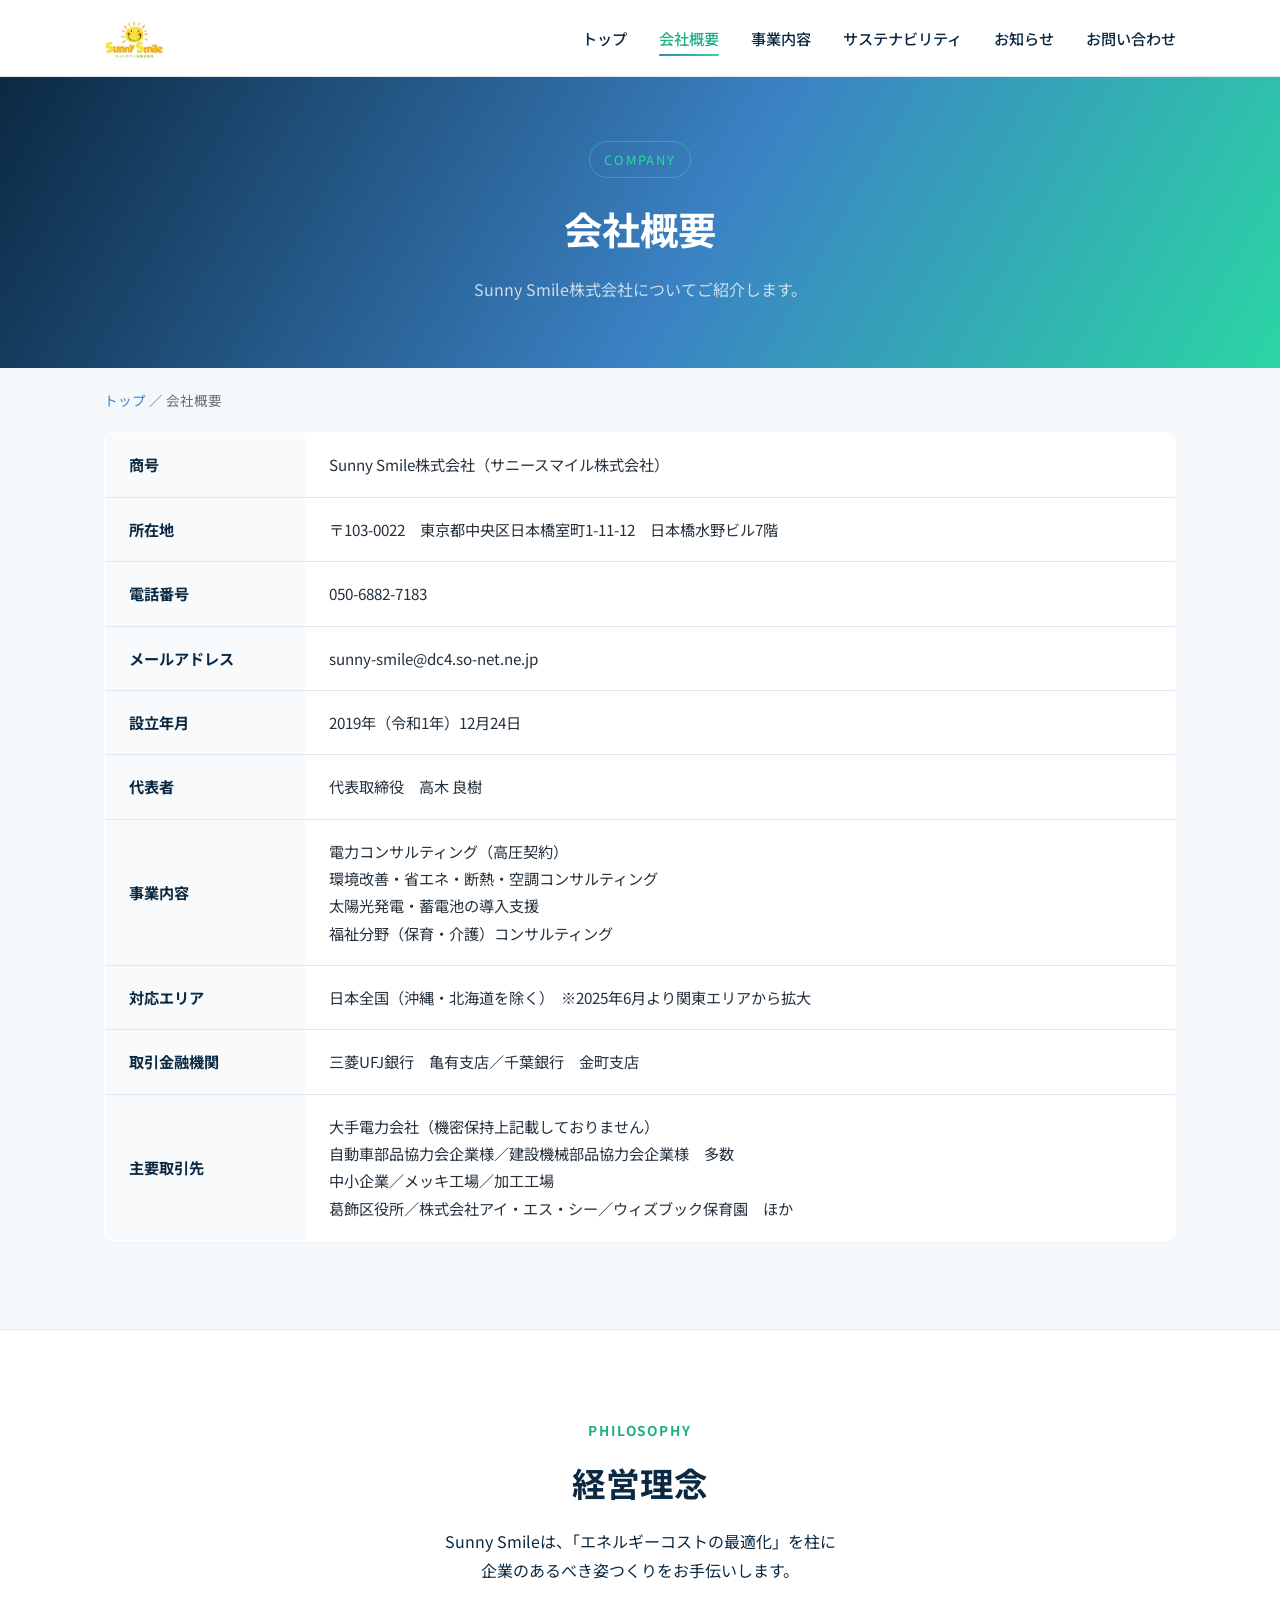
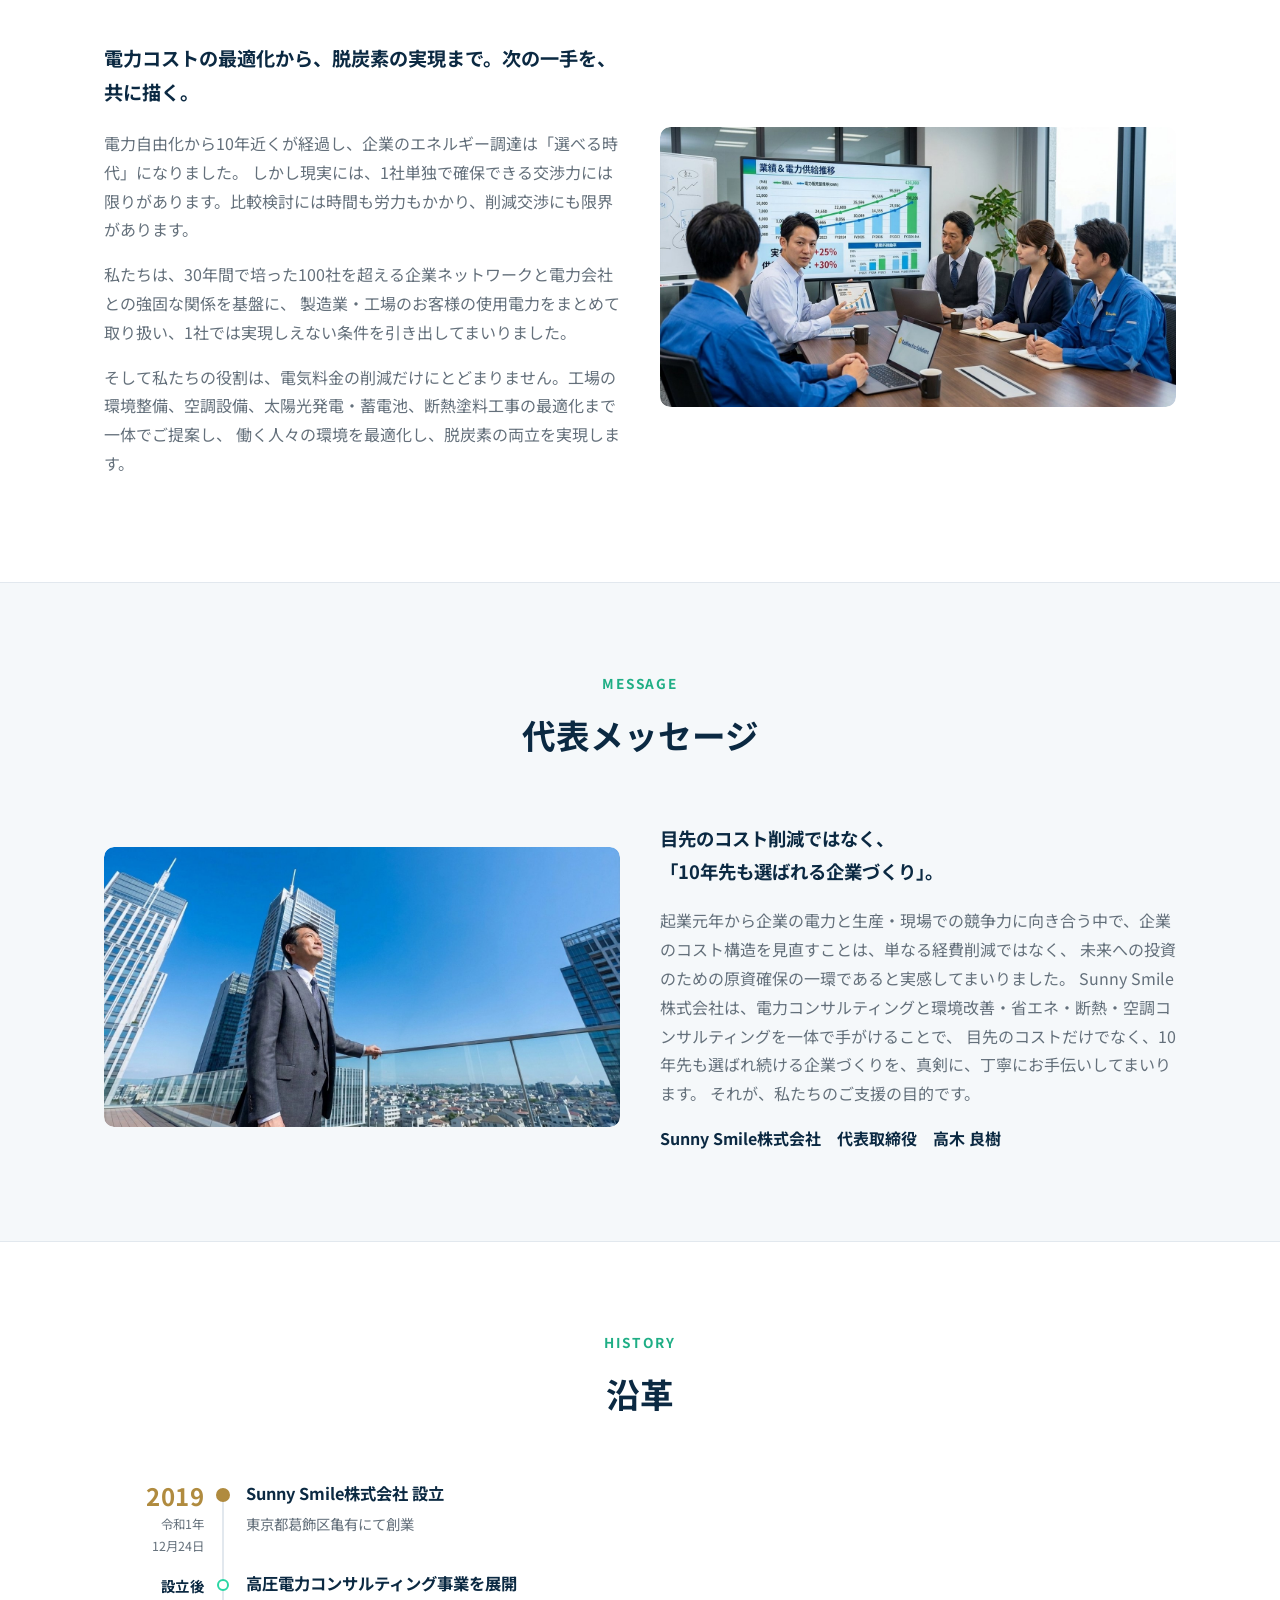
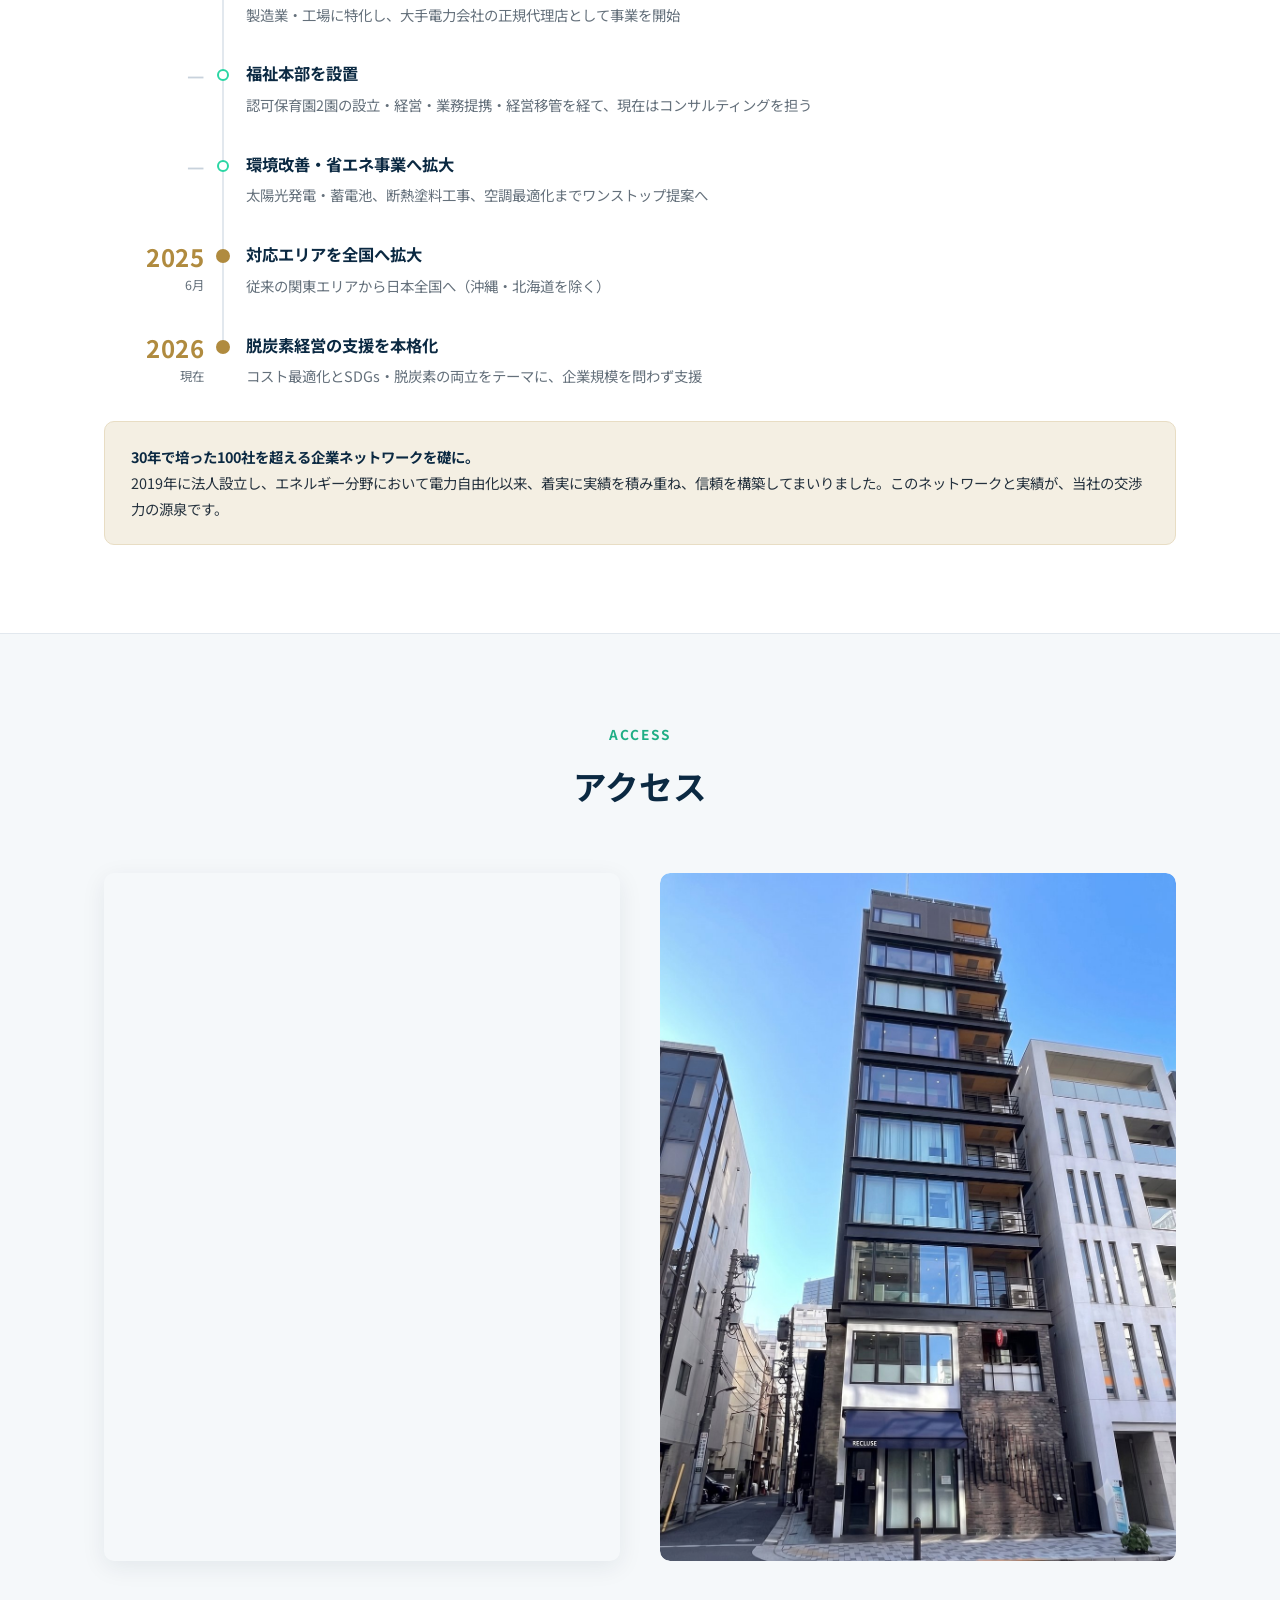
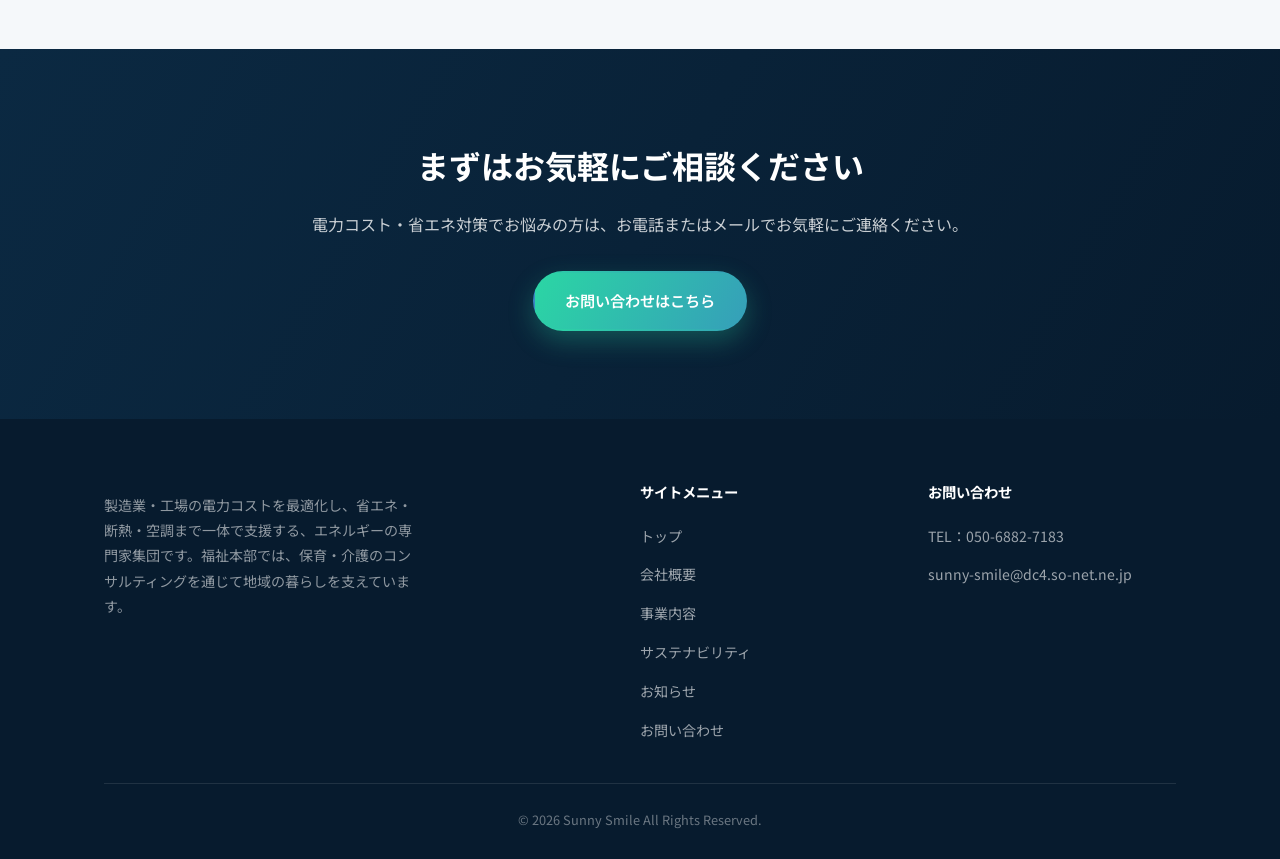
==== commit 85956e3c: "Add files via upload" ====
--- a/company.html
+++ b/company.html
@@ -9,7 +9,613 @@
 <link rel="preconnect" href="https://fonts.googleapis.com">
 <link href="https://fonts.googleapis.com/css2?family=Noto+Sans+JP:wght@400;500;700&display=swap" rel="stylesheet">
 <link rel="stylesheet" href="css/style.css">
-<link rel="stylesheet" href="css/style-v4.css">
+<style>
+/* ===== Sunny Smile v4.0 追加スタイル（2026-08-29）
+   別ファイルにせず、このページ内に直接記述しています。既存の css/style.css は変更していません。 ===== */
+/* ==========================================================
+   Sunny Smile株式会社 サイト 追加スタイル v4.0（2026-08-29）
+   会社案内2026（Company Profile 2026）対応で追加したパーツ用。
+   ※ style.css の後ろに読み込みます。既存の style.css は変更していません。
+   ========================================================== */
+
+:root {
+  --color-gold: #b08b3f;
+  --color-gold-soft: #f4efe3;
+}
+
+/* ---------- 注意喚起バンド（市場動向アラート） ---------- */
+.alert-band {
+  background: linear-gradient(120deg, var(--color-navy), var(--color-navy-dark));
+  color: #fff;
+  padding: 40px 0;
+}
+
+.alert-band-inner {
+  display: grid;
+  grid-template-columns: 1fr auto;
+  gap: 28px;
+  align-items: center;
+}
+
+.alert-band .alert-tag {
+  display: inline-block;
+  font-size: 0.72rem;
+  font-weight: 700;
+  letter-spacing: 0.1em;
+  color: #0b2942;
+  background: var(--color-accent);
+  border-radius: 999px;
+  padding: 4px 14px;
+  margin-bottom: 12px;
+}
+
+.alert-band h2 {
+  font-size: clamp(1.15rem, 2.4vw, 1.6rem);
+  margin: 0 0 10px;
+  line-height: 1.5;
+}
+
+.alert-band p {
+  margin: 0;
+  font-size: 0.92rem;
+  color: rgba(255, 255, 255, 0.75);
+}
+
+.alert-band .marker {
+  background: linear-gradient(transparent 62%, rgba(43, 214, 164, 0.45) 62%);
+  padding: 0 2px;
+}
+
+/* ---------- 本部（事業領域）カード ---------- */
+.division-grid {
+  display: grid;
+  grid-template-columns: repeat(2, 1fr);
+  gap: 28px;
+}
+
+.division-card {
+  background: var(--color-card);
+  border: 1px solid var(--color-border);
+  border-top: 4px solid var(--color-navy);
+  border-radius: var(--radius);
+  padding: 30px 28px;
+  box-shadow: var(--shadow);
+  transition: transform 0.25s ease, box-shadow 0.25s ease;
+}
+
+.division-card:hover {
+  transform: translateY(-6px);
+  box-shadow: 0 20px 40px rgba(11, 41, 66, 0.14);
+}
+
+.division-card.welfare {
+  border-top-color: var(--color-gold);
+}
+
+.division-badge {
+  display: inline-block;
+  font-size: 0.68rem;
+  font-weight: 700;
+  letter-spacing: 0.12em;
+  color: #fff;
+  background: var(--color-navy);
+  border-radius: 4px;
+  padding: 4px 10px;
+  margin-right: 10px;
+  vertical-align: middle;
+}
+
+.division-card.welfare .division-badge {
+  background: var(--color-gold);
+}
+
+.division-card h3 {
+  display: inline;
+  font-size: 1.12rem;
+  color: var(--color-navy);
+  margin: 0;
+}
+
+.division-card .division-lead {
+  color: var(--color-text-light);
+  font-size: 0.9rem;
+  margin: 16px 0 18px;
+}
+
+.division-card ul {
+  display: grid;
+  gap: 10px;
+}
+
+.division-card ul li {
+  position: relative;
+  padding-left: 20px;
+  font-size: 0.92rem;
+}
+
+.division-card ul li::before {
+  content: "";
+  position: absolute;
+  left: 0;
+  top: 0.65em;
+  width: 8px;
+  height: 8px;
+  border-radius: 2px;
+  transform: rotate(45deg);
+  background: var(--color-accent);
+}
+
+.division-card.welfare ul li::before {
+  background: var(--color-gold);
+}
+
+/* ---------- 削減実績（ケーススタディ） ---------- */
+.case-grid {
+  display: grid;
+  grid-template-columns: repeat(2, 1fr);
+  gap: 28px;
+}
+
+.case-card {
+  background: var(--color-card);
+  border: 1px solid var(--color-border);
+  border-radius: var(--radius);
+  overflow: hidden;
+  box-shadow: var(--shadow);
+  transition: transform 0.25s ease, box-shadow 0.25s ease;
+}
+
+.case-card:hover {
+  transform: translateY(-6px);
+  box-shadow: 0 20px 40px rgba(11, 41, 66, 0.14);
+}
+
+.case-head {
+  background: var(--color-navy);
+  color: #fff;
+  padding: 16px 24px;
+  display: flex;
+  align-items: center;
+  justify-content: space-between;
+  gap: 12px;
+}
+
+.case-head .case-name {
+  font-weight: 700;
+  font-size: 1.05rem;
+}
+
+.case-head .case-type {
+  font-size: 0.8rem;
+  color: rgba(255, 255, 255, 0.75);
+}
+
+.case-body {
+  padding: 22px 24px 26px;
+}
+
+.case-spec {
+  display: grid;
+  gap: 0;
+  margin-bottom: 20px;
+}
+
+.case-spec div {
+  display: flex;
+  justify-content: space-between;
+  align-items: baseline;
+  gap: 12px;
+  padding: 10px 0;
+  border-bottom: 1px dashed var(--color-border);
+  font-size: 0.9rem;
+}
+
+.case-spec div:last-child {
+  border-bottom: none;
+}
+
+.case-spec .k {
+  color: var(--color-text-light);
+}
+
+.case-spec .v {
+  font-weight: 700;
+  color: var(--color-navy);
+}
+
+.case-result {
+  display: grid;
+  grid-template-columns: repeat(2, 1fr);
+  gap: 14px;
+}
+
+.case-result-item {
+  background: #f8fafc;
+  border: 1px solid var(--color-border);
+  border-radius: 8px;
+  padding: 16px 12px;
+  text-align: center;
+}
+
+.case-result-item .year {
+  display: block;
+  font-size: 0.78rem;
+  letter-spacing: 0.08em;
+  color: var(--color-text-light);
+  margin-bottom: 4px;
+}
+
+.case-result-item .amount {
+  display: block;
+  font-size: 1.9rem;
+  font-weight: 700;
+  color: var(--color-gold);
+  line-height: 1.2;
+}
+
+.case-result-item .amount span {
+  font-size: 0.95rem;
+}
+
+.case-result-item .per-year {
+  display: block;
+  font-size: 0.78rem;
+  color: var(--color-navy);
+  margin-top: 6px;
+}
+
+.case-banner {
+  margin-top: 32px;
+  background: linear-gradient(120deg, var(--color-navy), var(--color-navy-dark));
+  color: #fff;
+  border-radius: var(--radius);
+  padding: 28px 32px;
+}
+
+.case-banner h3 {
+  margin: 0 0 10px;
+  font-size: clamp(1.05rem, 2.2vw, 1.35rem);
+}
+
+.case-banner p {
+  margin: 0;
+  font-size: 0.85rem;
+  color: rgba(255, 255, 255, 0.7);
+}
+
+/* ---------- 比較（1社単独 vs Sunny Smile経由） ---------- */
+.versus {
+  display: grid;
+  grid-template-columns: 1fr 56px 1fr;
+  gap: 16px;
+  align-items: center;
+}
+
+.versus-card {
+  border-radius: var(--radius);
+  padding: 28px 26px;
+  height: 100%;
+}
+
+.versus-card.before {
+  background: #f3f5f7;
+  border: 1px solid var(--color-border);
+}
+
+.versus-card.after {
+  background: var(--color-navy);
+  color: #fff;
+  box-shadow: 0 16px 36px rgba(11, 41, 66, 0.22);
+}
+
+.versus-card h3 {
+  margin: 0 0 18px;
+  font-size: 1.05rem;
+  color: var(--color-navy);
+}
+
+.versus-card.after h3 {
+  color: #fff;
+}
+
+.versus-card ul {
+  display: grid;
+  gap: 12px;
+}
+
+.versus-card li {
+  position: relative;
+  padding-left: 22px;
+  font-size: 0.92rem;
+}
+
+.versus-card li::before {
+  content: "◆";
+  position: absolute;
+  left: 0;
+  font-size: 0.7rem;
+  top: 0.35em;
+  color: var(--color-text-light);
+}
+
+.versus-card.after li {
+  color: rgba(255, 255, 255, 0.9);
+}
+
+.versus-card.after li::before {
+  color: var(--color-accent);
+}
+
+.versus-arrow {
+  text-align: center;
+  font-size: 1.6rem;
+  color: var(--color-accent-dark);
+}
+
+/* ---------- お客様のご負担 ---------- */
+.burden-grid {
+  display: grid;
+  grid-template-columns: repeat(3, 1fr);
+  gap: 24px;
+  text-align: center;
+}
+
+.burden-item {
+  background: var(--color-gold-soft);
+  border: 1px solid #e8ddc4;
+  border-radius: var(--radius);
+  padding: 30px 20px;
+}
+
+.burden-item .big {
+  display: block;
+  font-size: 2.4rem;
+  font-weight: 700;
+  color: var(--color-gold);
+  line-height: 1.2;
+}
+
+.burden-item .big span {
+  font-size: 1.1rem;
+}
+
+.burden-item .label {
+  display: block;
+  margin-top: 8px;
+  font-size: 0.9rem;
+  color: var(--color-navy);
+  font-weight: 600;
+}
+
+.burden-item .sub {
+  display: block;
+  margin-top: 4px;
+  font-size: 0.78rem;
+  color: var(--color-text-light);
+}
+
+/* ---------- ステージバー（ご依頼の流れ） ---------- */
+.stage-bar {
+  display: grid;
+  grid-template-columns: repeat(4, 1fr);
+  gap: 2px;
+  margin-bottom: 32px;
+  border-radius: 6px;
+  overflow: hidden;
+}
+
+.stage-bar div {
+  background: #eef2f5;
+  padding: 14px 16px;
+  font-size: 0.9rem;
+  font-weight: 600;
+  color: var(--color-navy);
+}
+
+.stage-bar div span {
+  display: block;
+  font-size: 0.66rem;
+  letter-spacing: 0.1em;
+  color: var(--color-text-light);
+  font-weight: 500;
+  margin-bottom: 2px;
+}
+
+.stage-bar div:last-child {
+  background: var(--color-navy);
+  color: #fff;
+}
+
+.stage-bar div:last-child span {
+  color: var(--color-accent);
+}
+
+/* ---------- 補足ノート ---------- */
+.note-box {
+  background: var(--color-gold-soft);
+  border: 1px solid #e8ddc4;
+  border-radius: var(--radius);
+  padding: 22px 26px;
+  font-size: 0.9rem;
+  color: var(--color-text);
+}
+
+.note-box strong {
+  color: var(--color-navy);
+}
+
+.note-small {
+  font-size: 0.8rem;
+  color: var(--color-text-light);
+  margin-top: 14px;
+}
+
+/* ---------- 沿革（会社案内と同じ縦タイムライン） ----------
+   左＝年月日の列／中央＝縦線とドット／右＝見出しと説明。
+   年の桁が揃うよう、日付列は右寄せで固定幅にしています。 */
+.timeline {
+  display: grid;
+  max-width: 900px;
+}
+
+.timeline-row {
+  display: grid;
+  grid-template-columns: 104px 30px 1fr;
+  align-items: start;
+}
+
+.timeline-date {
+  text-align: right;
+  padding-right: 4px;
+}
+
+.timeline-date .y {
+  display: block;
+  font-size: 1.5rem;
+  font-weight: 700;
+  color: var(--color-gold);
+  line-height: 1.25;
+  letter-spacing: 0.02em;
+}
+
+.timeline-date .y.sm {
+  font-size: 0.9rem;
+  font-weight: 700;
+  color: var(--color-navy);
+  line-height: 2.1;
+}
+
+.timeline-date .y.blank {
+  font-size: 1.2rem;
+  color: #c8d2dc;
+  line-height: 1.55;
+}
+
+.timeline-date .md {
+  display: block;
+  font-size: 0.78rem;
+  color: var(--color-text-light);
+  margin-top: 2px;
+}
+
+.timeline-mark {
+  position: relative;
+  align-self: stretch;
+}
+
+.timeline-mark::before {
+  content: "";
+  position: absolute;
+  left: 50%;
+  top: 0;
+  bottom: 0;
+  width: 2px;
+  transform: translateX(-50%);
+  background: var(--color-border);
+}
+
+.timeline-row:first-child .timeline-mark::before {
+  top: 14px;
+}
+
+.timeline-row:last-child .timeline-mark::before {
+  bottom: auto;
+  height: 14px;
+}
+
+.timeline-mark .dot {
+  position: absolute;
+  left: 50%;
+  top: 8px;
+  transform: translateX(-50%);
+  width: 12px;
+  height: 12px;
+  border-radius: 50%;
+  background: #fff;
+  border: 2px solid var(--color-accent);
+  box-sizing: border-box;
+  z-index: 1;
+}
+
+.timeline-mark .dot.filled {
+  top: 7px;
+  width: 14px;
+  height: 14px;
+  background: var(--color-gold);
+  border-color: var(--color-gold);
+}
+
+.timeline-body {
+  padding: 0 0 34px 8px;
+}
+
+.timeline-row:last-child .timeline-body {
+  padding-bottom: 0;
+}
+
+.timeline-body h3 {
+  margin: 0 0 6px;
+  font-size: 1.02rem;
+  color: var(--color-navy);
+  line-height: 1.5;
+}
+
+.timeline-body p {
+  margin: 0;
+  font-size: 0.9rem;
+  color: var(--color-text-light);
+}
+
+/* ---------- SDGsカードの公式カラー ---------- */
+.sdg-item.g07 { border-top: 4px solid #fcc30b; }
+.sdg-item.g09 { border-top: 4px solid #fd6925; }
+.sdg-item.g11 { border-top: 4px solid #fd9d24; }
+.sdg-item.g13 { border-top: 4px solid #3f7e44; }
+
+.sdg-item .goal-no {
+  display: block;
+  font-size: 0.7rem;
+  letter-spacing: 0.12em;
+  color: var(--color-text-light);
+  margin-bottom: 6px;
+}
+
+/* ---------- レスポンシブ ---------- */
+@media (max-width: 860px) {
+  .alert-band-inner,
+  .division-grid,
+  .case-grid,
+  .case-result,
+  .burden-grid {
+    grid-template-columns: 1fr;
+  }
+  .versus {
+    grid-template-columns: 1fr;
+  }
+  .versus-arrow {
+    transform: rotate(90deg);
+  }
+  .stage-bar {
+    grid-template-columns: repeat(2, 1fr);
+  }
+}
+
+@media (max-width: 640px) {
+  .stage-bar {
+    grid-template-columns: 1fr;
+  }
+  .timeline-row {
+    grid-template-columns: 74px 24px 1fr;
+  }
+  .timeline-date .y {
+    font-size: 1.2rem;
+  }
+  .timeline-date .y.sm {
+    font-size: 0.8rem;
+  }
+}
+
+</style>
 </head>
 <body>
 
@@ -168,33 +774,69 @@
         <span class="section-eyebrow">HISTORY</span>
         <h2>沿革</h2>
       </div>
-      <div class="history-list reveal">
-        <div class="history-item">
-          <span class="year-badge">2019</span>
-          <span class="date">12月24日</span>
-          <span class="desc">Sunny Smile株式会社 設立。東京都葛飾区亀有にて創業</span>
-        </div>
-        <div class="history-item">
-          <span class="year-badge">設立後</span>
-          <span class="desc">高圧電力コンサルティング事業を展開。製造業・工場に特化し、大手電力会社の正規代理店として事業を開始</span>
-        </div>
-        <div class="history-item">
-          <span class="year-badge">—</span>
-          <span class="desc">福祉本部を設置。認可保育園2園の設立・経営・業務提携・経営移管を経て、現在はコンサルティングを担う</span>
-        </div>
-        <div class="history-item">
-          <span class="year-badge">—</span>
-          <span class="desc">環境改善・省エネ事業へ拡大。太陽光発電・蓄電池、断熱塗料工事、空調最適化までワンストップ提案へ</span>
-        </div>
-        <div class="history-item">
-          <span class="year-badge">2025</span>
-          <span class="date">6月</span>
-          <span class="desc">対応エリアを全国へ拡大。従来の関東エリアから日本全国へ（沖縄・北海道を除く）</span>
-        </div>
-        <div class="history-item">
-          <span class="year-badge">2026</span>
-          <span class="date">現在</span>
-          <span class="desc">脱炭素経営の支援を本格化。コスト最適化とSDGs・脱炭素の両立をテーマに、企業規模を問わず支援</span>
+      <div class="timeline reveal">
+        <div class="timeline-row">
+          <div class="timeline-date">
+            <span class="y">2019</span>
+            <span class="md">令和1年<br>12月24日</span>
+          </div>
+          <div class="timeline-mark"><span class="dot filled"></span></div>
+          <div class="timeline-body">
+            <h3>Sunny Smile株式会社 設立</h3>
+            <p>東京都葛飾区亀有にて創業</p>
+          </div>
+        </div>
+        <div class="timeline-row">
+          <div class="timeline-date">
+            <span class="y sm">設立後</span>
+          </div>
+          <div class="timeline-mark"><span class="dot"></span></div>
+          <div class="timeline-body">
+            <h3>高圧電力コンサルティング事業を展開</h3>
+            <p>製造業・工場に特化し、大手電力会社の正規代理店として事業を開始</p>
+          </div>
+        </div>
+        <div class="timeline-row">
+          <div class="timeline-date">
+            <span class="y blank">—</span>
+          </div>
+          <div class="timeline-mark"><span class="dot"></span></div>
+          <div class="timeline-body">
+            <h3>福祉本部を設置</h3>
+            <p>認可保育園2園の設立・経営・業務提携・経営移管を経て、現在はコンサルティングを担う</p>
+          </div>
+        </div>
+        <div class="timeline-row">
+          <div class="timeline-date">
+            <span class="y blank">—</span>
+          </div>
+          <div class="timeline-mark"><span class="dot"></span></div>
+          <div class="timeline-body">
+            <h3>環境改善・省エネ事業へ拡大</h3>
+            <p>太陽光発電・蓄電池、断熱塗料工事、空調最適化までワンストップ提案へ</p>
+          </div>
+        </div>
+        <div class="timeline-row">
+          <div class="timeline-date">
+            <span class="y">2025</span>
+            <span class="md">6月</span>
+          </div>
+          <div class="timeline-mark"><span class="dot filled"></span></div>
+          <div class="timeline-body">
+            <h3>対応エリアを全国へ拡大</h3>
+            <p>従来の関東エリアから日本全国へ（沖縄・北海道を除く）</p>
+          </div>
+        </div>
+        <div class="timeline-row">
+          <div class="timeline-date">
+            <span class="y">2026</span>
+            <span class="md">現在</span>
+          </div>
+          <div class="timeline-mark"><span class="dot filled"></span></div>
+          <div class="timeline-body">
+            <h3>脱炭素経営の支援を本格化</h3>
+            <p>コスト最適化とSDGs・脱炭素の両立をテーマに、企業規模を問わず支援</p>
+          </div>
         </div>
       </div>
       <div class="note-box reveal" style="margin-top:32px;">
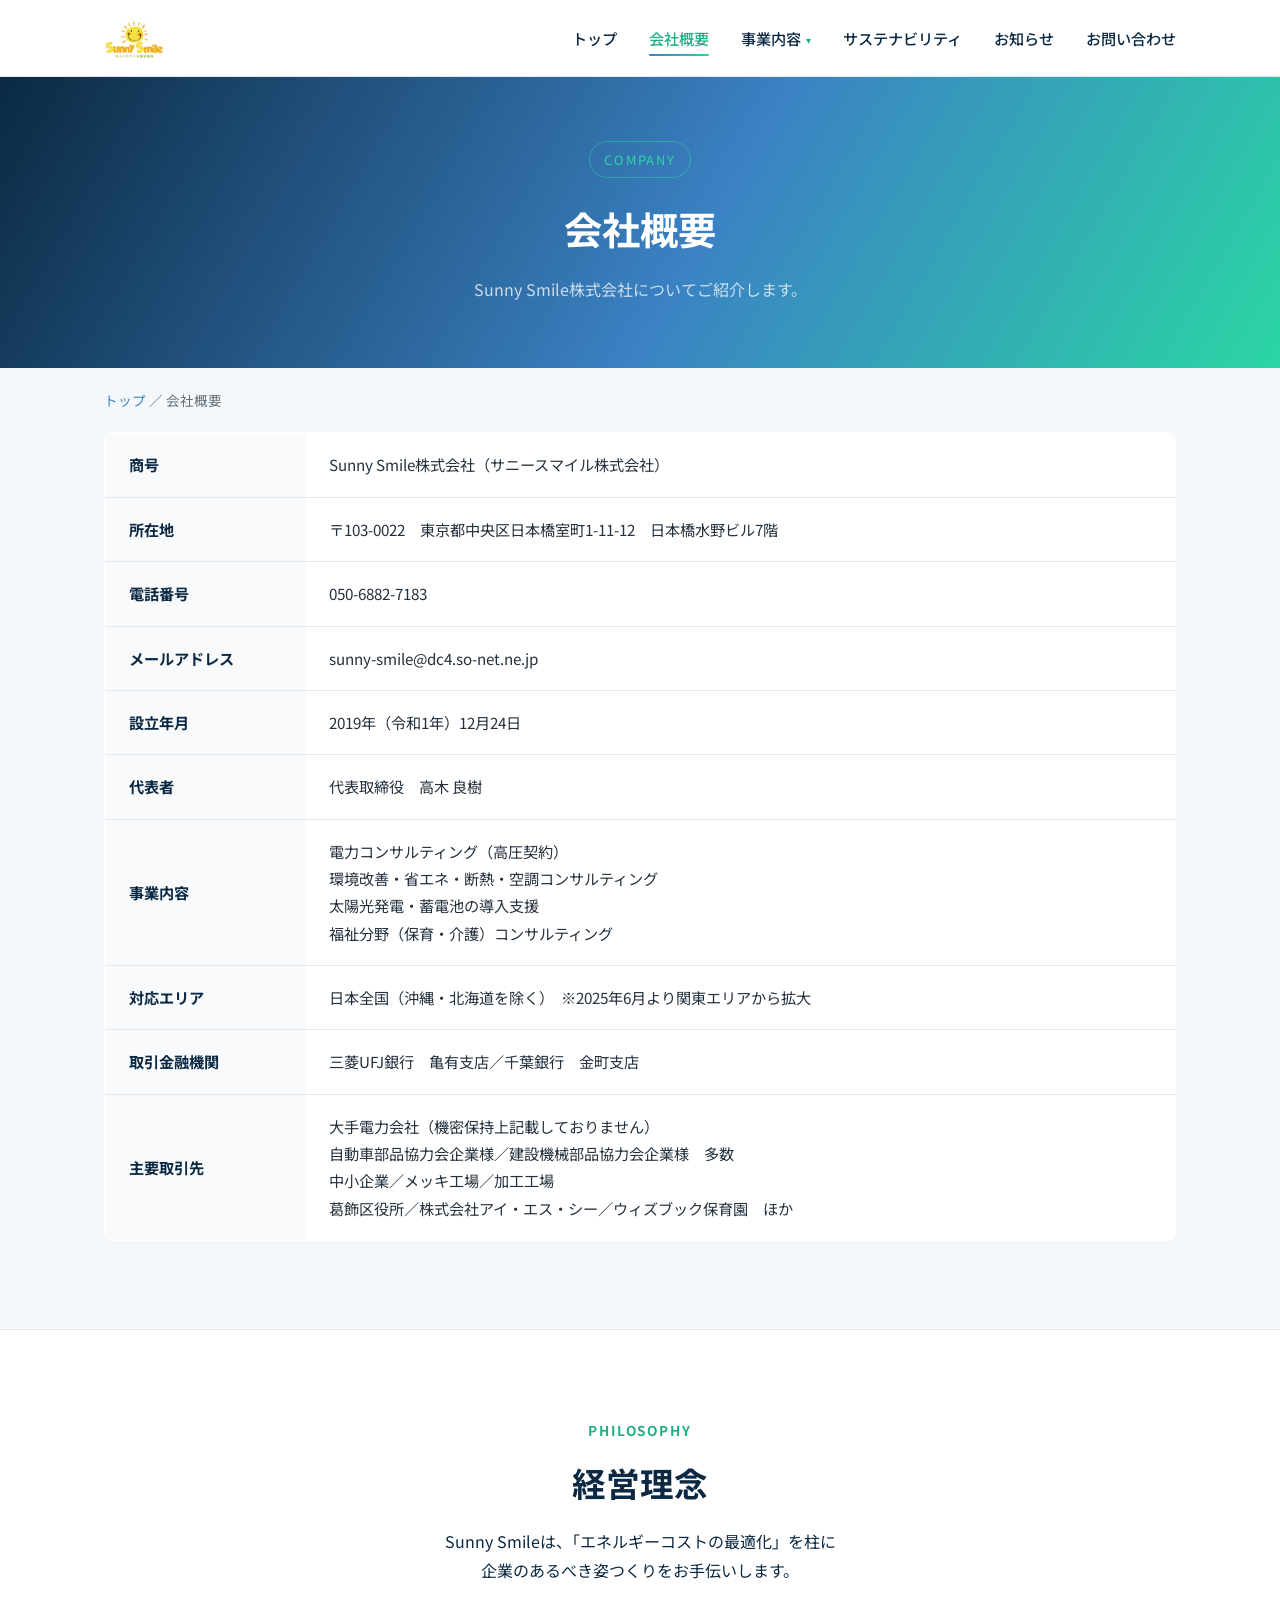
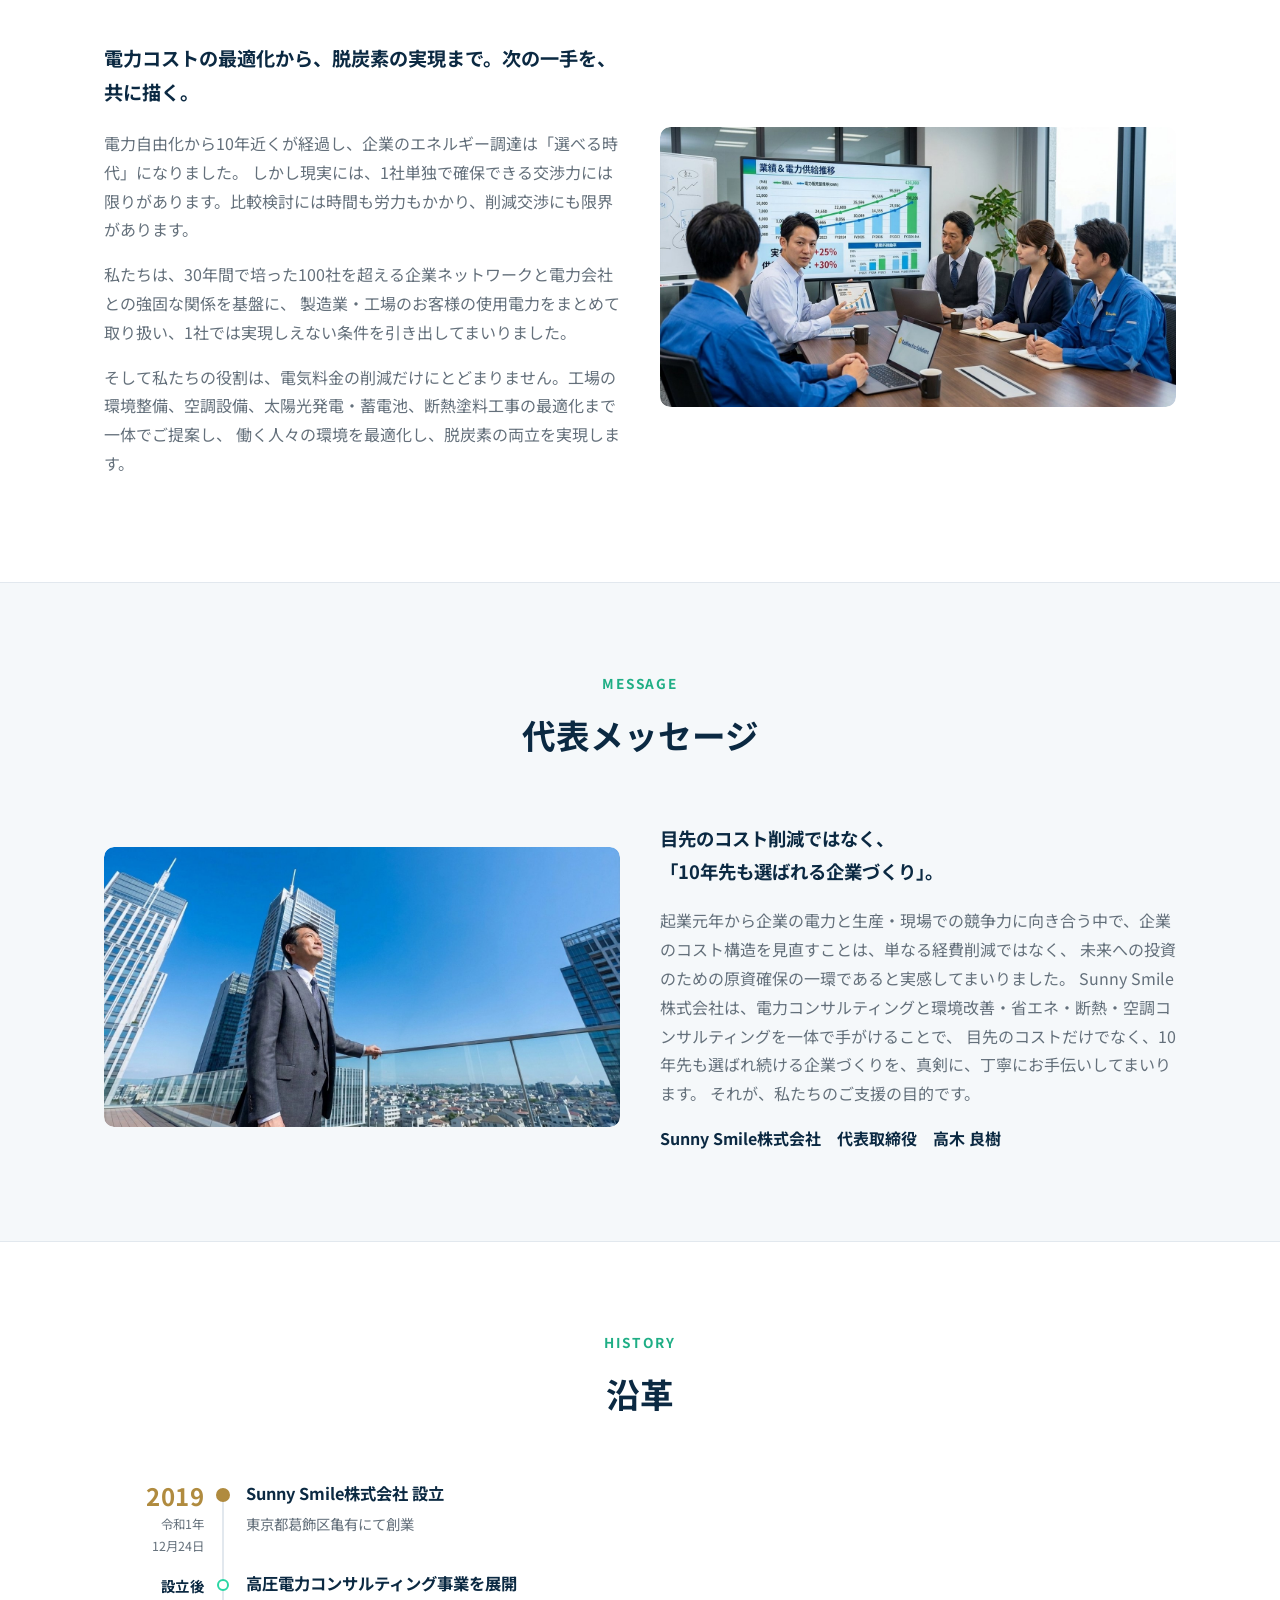
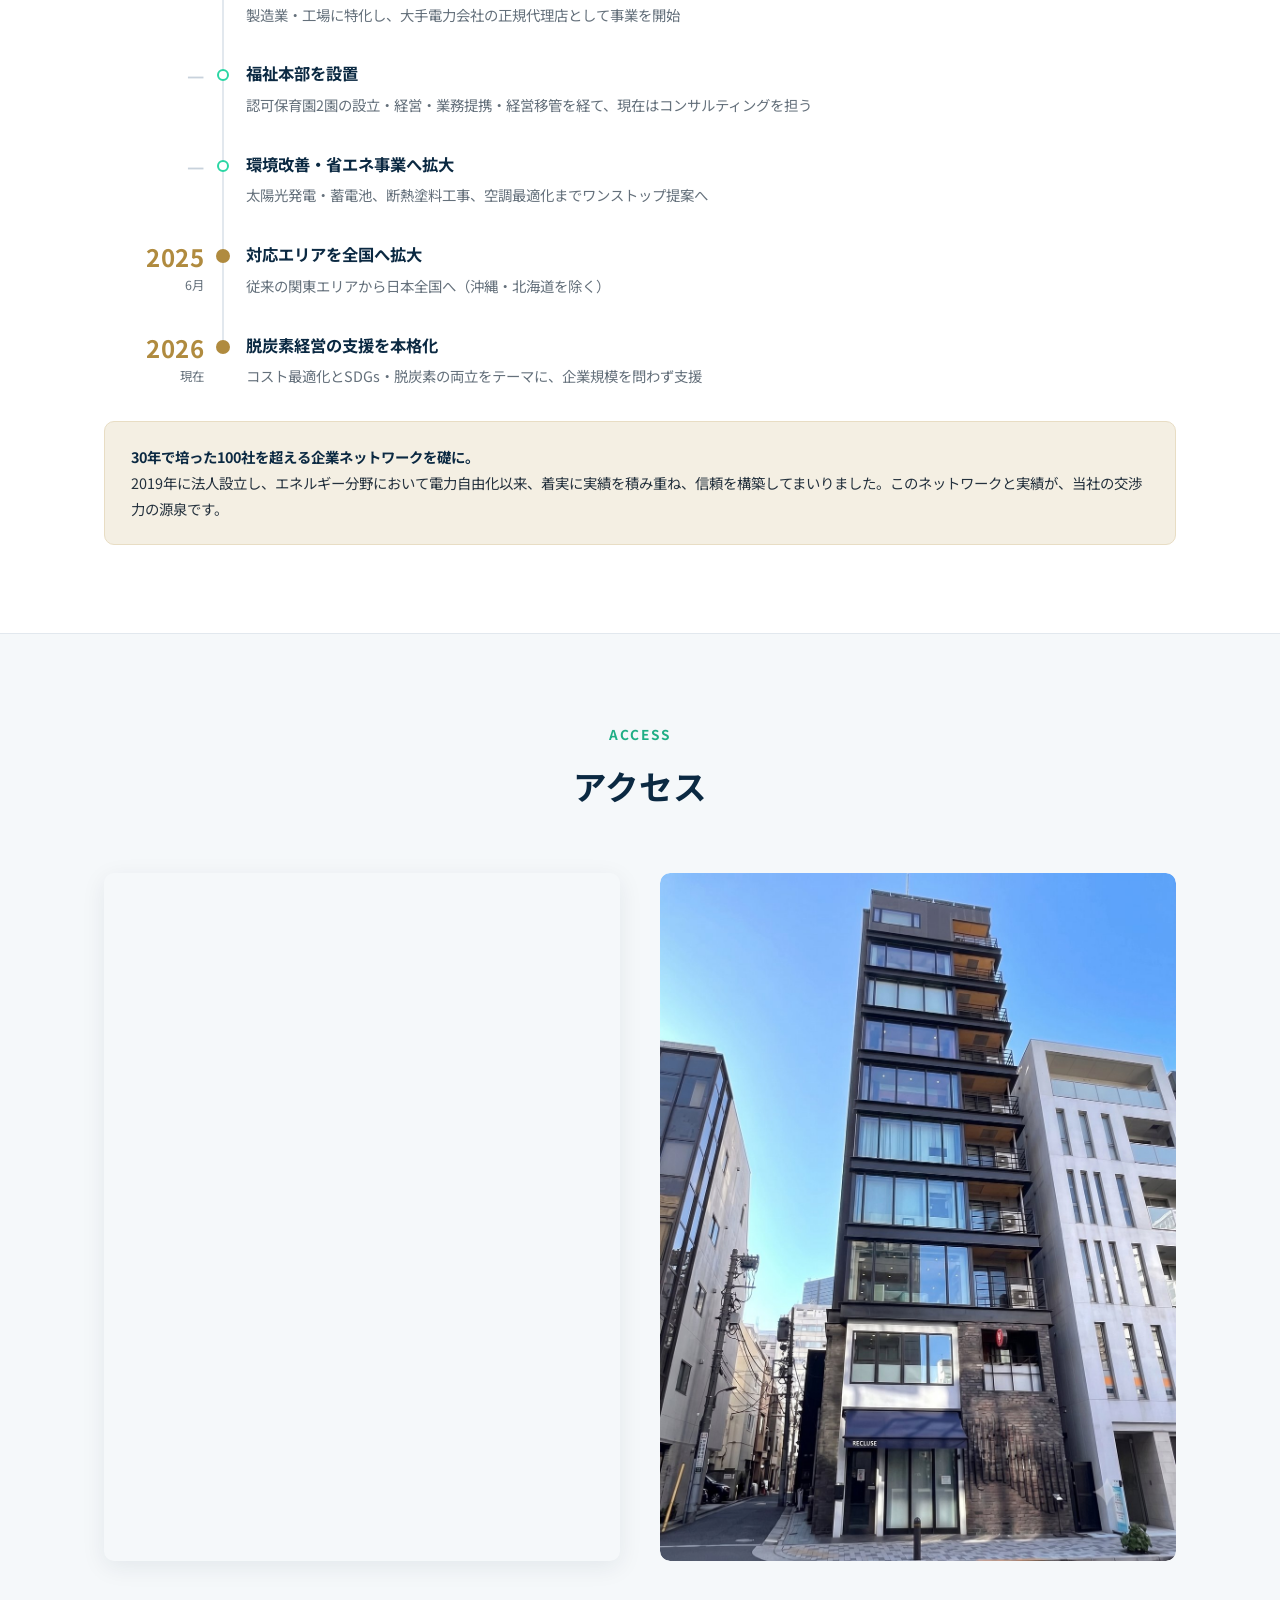
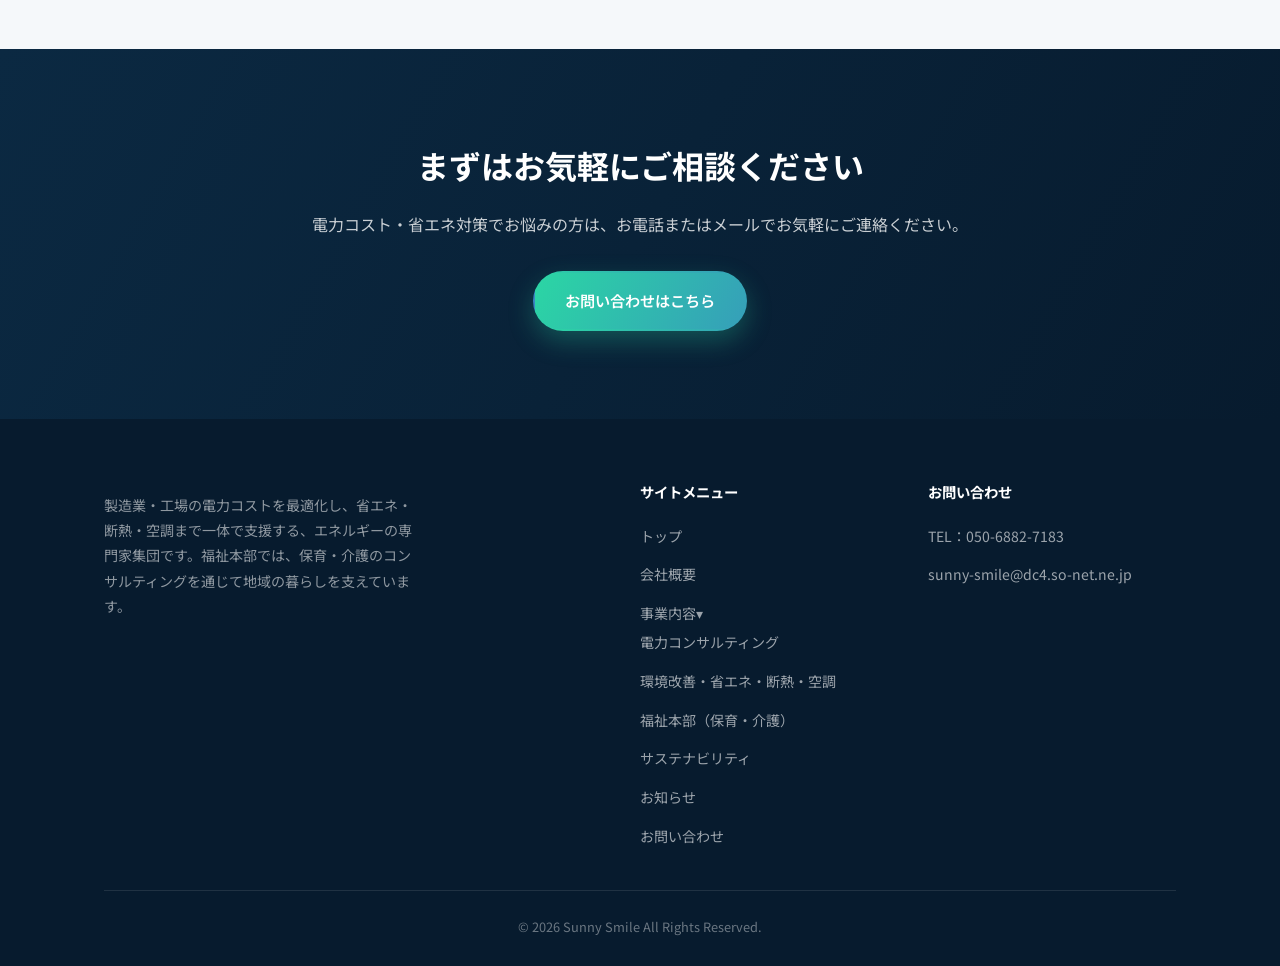
==== commit 33011097: "Add files via upload" ====
--- a/company.html
+++ b/company.html
@@ -1,4 +1,4 @@
-<!-- Sunny Smile株式会社 サイト v4.0 / 2026-08-29: 会社案内2026に合わせて会社概要を更新（設立年月日2019年12月24日・商号・事業内容・取引金融機関・主要取引先・沿革・経営理念）。詳細は CHANGELOG.md を参照 -->
+<!-- Sunny Smile株式会社 サイト v4.1 / 2026-08-29: 会社案内2026に合わせて会社概要を更新（設立年月日2019年12月24日・商号・事業内容・取引金融機関・主要取引先・沿革・経営理念）／ナビの「事業内容」に電力・環境改善・福祉本部へ直接飛べるサブメニューを追加。詳細は CHANGELOG.md を参照 -->
 <!DOCTYPE html>
 <html lang="ja">
 <head>
@@ -615,6 +615,109 @@
   }
 }
 
+/* ---------- グローバルナビのサブメニュー（v4.1で追加） ----------
+   「事業内容」にマウスを乗せると、電力／環境改善／福祉本部へ直接飛べる
+   ドロップダウンを表示します。スマートフォンでは常時展開（インデント表示）。 */
+.main-nav li.has-sub {
+  position: relative;
+}
+
+.main-nav li.has-sub > a .caret {
+  font-size: 0.62rem;
+  margin-left: 5px;
+  vertical-align: 1px;
+  color: var(--color-accent-dark);
+}
+
+.main-nav .sub-nav {
+  display: block;
+  position: absolute;
+  top: 100%;
+  left: -16px;
+  min-width: 244px;
+  background: #fff;
+  border: 1px solid var(--color-border);
+  border-radius: 8px;
+  box-shadow: 0 14px 30px rgba(11, 41, 66, 0.14);
+  padding: 8px 0;
+  margin-top: 10px;
+  opacity: 0;
+  visibility: hidden;
+  transform: translateY(6px);
+  transition: opacity 0.18s ease, transform 0.18s ease, visibility 0.18s;
+  z-index: 200;
+}
+
+.main-nav li.has-sub:hover > .sub-nav,
+.main-nav li.has-sub:focus-within > .sub-nav {
+  opacity: 1;
+  visibility: visible;
+  transform: translateY(0);
+}
+
+.main-nav .sub-nav::before {
+  content: "";
+  position: absolute;
+  top: -10px;
+  left: 0;
+  right: 0;
+  height: 10px;
+}
+
+.main-nav .sub-nav li {
+  display: block;
+}
+
+.main-nav .sub-nav a {
+  display: block;
+  padding: 10px 20px;
+  font-size: 0.9rem;
+  font-weight: 500;
+  color: var(--color-navy);
+  white-space: nowrap;
+}
+
+.main-nav .sub-nav a::after {
+  display: none;
+}
+
+.main-nav .sub-nav a:hover {
+  background: rgba(43, 214, 164, 0.1);
+  color: var(--color-accent-dark);
+}
+
+/* 見出しへジャンプしたとき、固定ヘッダーに隠れないようにする */
+#power,
+#energy,
+#welfare {
+  scroll-margin-top: 92px;
+}
+
+@media (max-width: 640px) {
+  .main-nav .sub-nav {
+    position: static;
+    opacity: 1;
+    visibility: visible;
+    transform: none;
+    min-width: 0;
+    margin-top: 0;
+    padding: 0 0 0 16px;
+    background: transparent;
+    border: none;
+    border-radius: 0;
+    box-shadow: none;
+  }
+  .main-nav .sub-nav a {
+    padding: 11px 0;
+    font-size: 0.87rem;
+    color: var(--color-text-light);
+    border-bottom: 1px solid var(--color-border);
+  }
+  .main-nav.is-open {
+    max-height: 760px;
+  }
+}
+
 </style>
 </head>
 <body>
@@ -628,7 +731,14 @@
       <ul>
         <li><a href="index.html">トップ</a></li>
         <li><a href="company.html" class="is-active">会社概要</a></li>
-        <li><a href="service.html">事業内容</a></li>
+        <li class="has-sub">
+          <a href="service.html">事業内容<span class="caret">▾</span></a>
+          <ul class="sub-nav">
+            <li><a href="service.html#power">電力コンサルティング</a></li>
+            <li><a href="service.html#energy">環境改善・省エネ・断熱・空調</a></li>
+            <li><a href="service.html#welfare">福祉本部（保育・介護）</a></li>
+          </ul>
+        </li>
         <li><a href="sustainability.html">サステナビリティ</a></li>
         <li><a href="news.html">お知らせ</a></li>
         <li><a href="contact.html">お問い合わせ</a></li>
@@ -887,7 +997,14 @@
         <ul>
           <li><a href="index.html">トップ</a></li>
           <li><a href="company.html">会社概要</a></li>
-          <li><a href="service.html">事業内容</a></li>
+          <li class="has-sub">
+          <a href="service.html">事業内容<span class="caret">▾</span></a>
+          <ul class="sub-nav">
+            <li><a href="service.html#power">電力コンサルティング</a></li>
+            <li><a href="service.html#energy">環境改善・省エネ・断熱・空調</a></li>
+            <li><a href="service.html#welfare">福祉本部（保育・介護）</a></li>
+          </ul>
+        </li>
           <li><a href="sustainability.html">サステナビリティ</a></li>
           <li><a href="news.html">お知らせ</a></li>
           <li><a href="contact.html">お問い合わせ</a></li>
